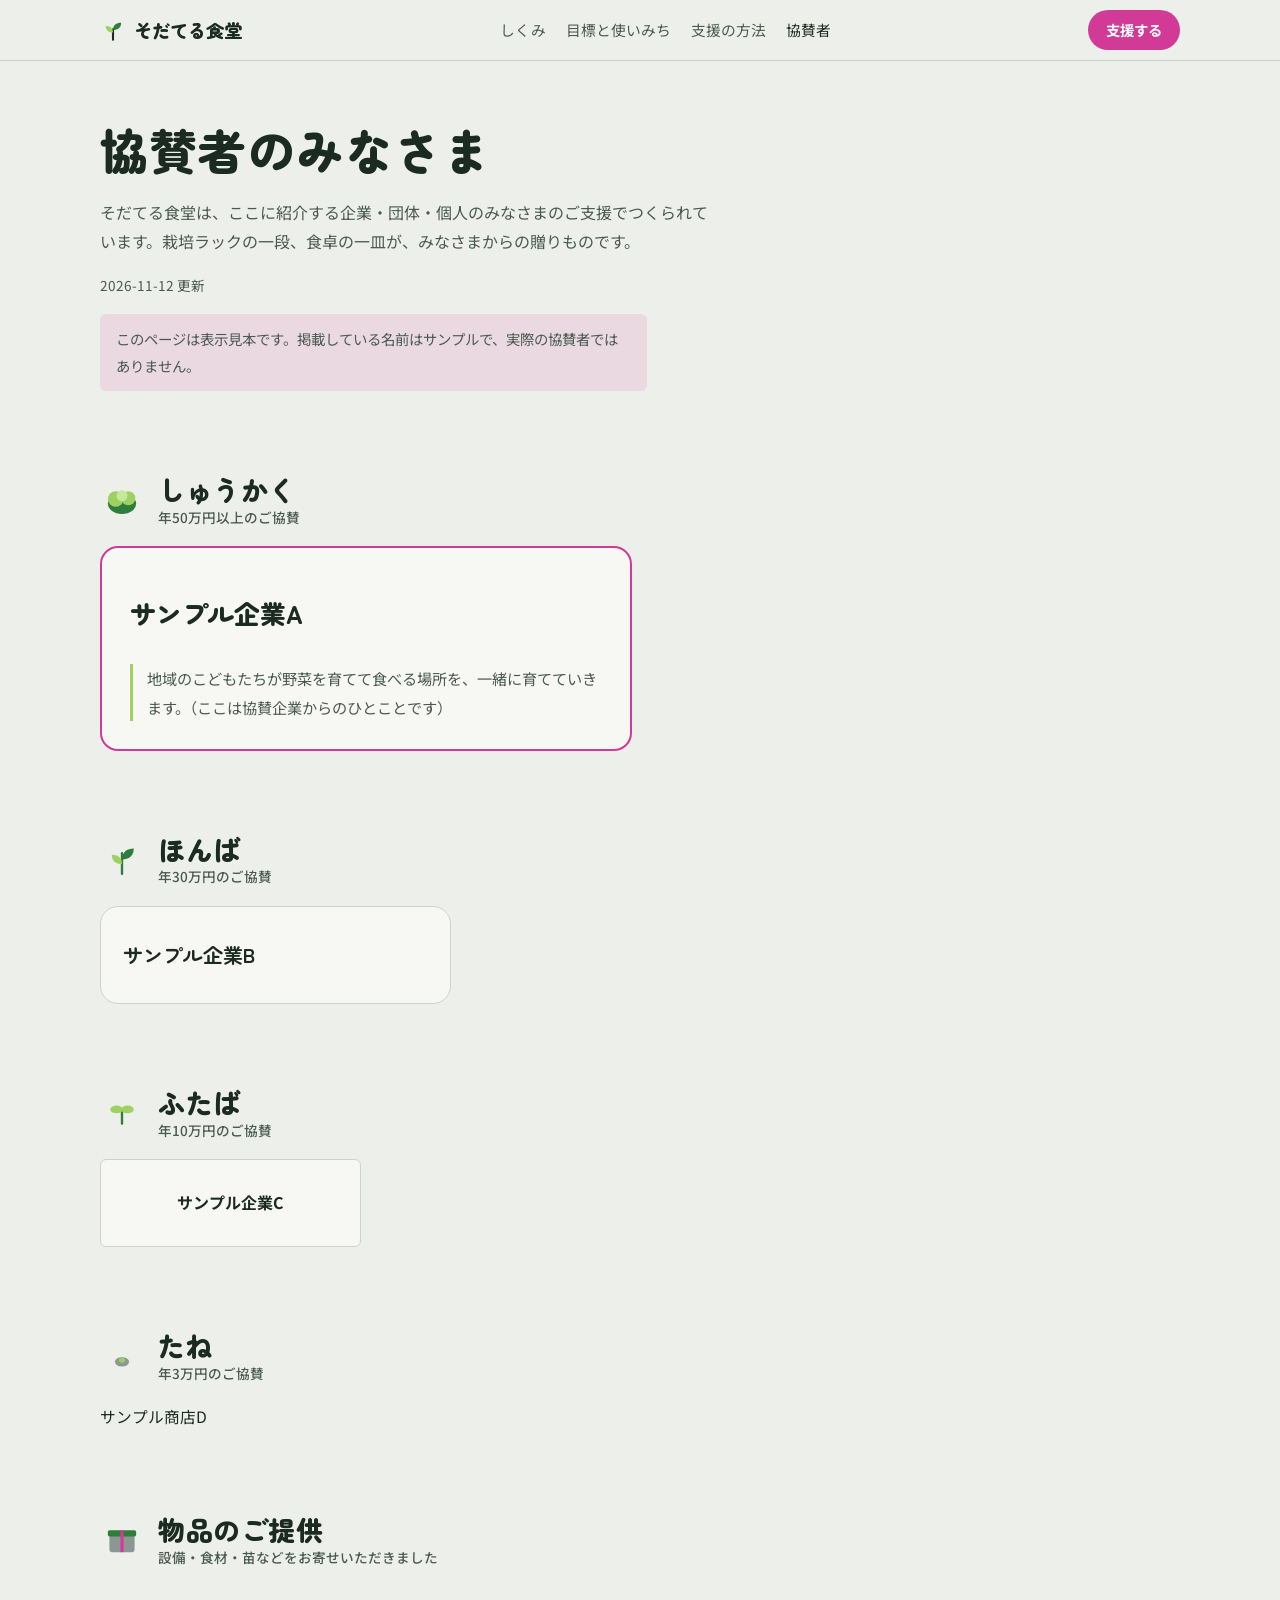
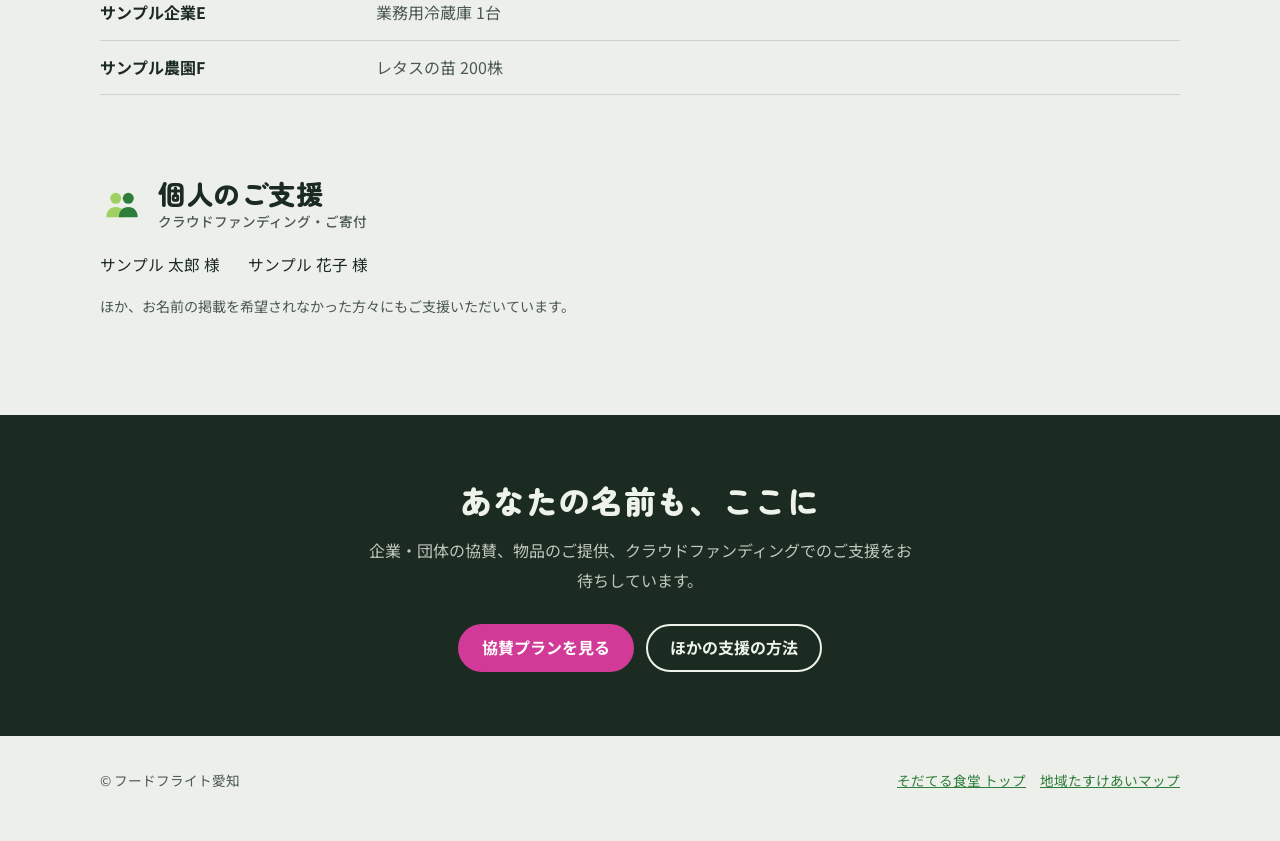
==== sponsors.html @ d27cf1c7 "Add files via upload" ====
<!doctype html>
<html lang="ja">
<head>
<meta charset="utf-8">
<meta name="viewport" content="width=device-width, initial-scale=1">
<!--
  ============================================================
  編集ガイド
  ・このページに載せる内容は sponsors.json だけで管理します。
    このHTMLは基本的に触らなくてOKです。
  ・sponsors.json の書き方は、同じリポジトリの sponsors.json 内の例を参考にしてください。
  ・"sample": true が付いた項目が1つでも残っていると、ページ上部に「表示見本」の案内が出ます。
    本番の情報に置き換えたら、サンプルの項目は削除してください。
  ============================================================
-->
<title>協賛者のみなさま｜そだてる食堂</title>
<meta name="description" content="そだてる食堂を支えてくださっている企業・団体・個人のみなさまのご紹介です。">
<meta property="og:type" content="website">
<meta property="og:title" content="協賛者のみなさま｜そだてる食堂">
<meta property="og:description" content="倉庫の水耕栽培プラントと子ども食堂を支えてくださっている方々をご紹介します。">
<meta property="og:url" content="https://foodflight-aichi.github.io/sodateru/sponsors.html">
<meta property="og:locale" content="ja_JP">
<meta name="theme-color" content="#1C2B22">
<link rel="preconnect" href="https://fonts.googleapis.com">
<link rel="preconnect" href="https://fonts.gstatic.com" crossorigin>
<link href="https://fonts.googleapis.com/css2?family=Zen+Maru+Gothic:wght@500;700;900&family=Noto+Sans+JP:wght@400;500;700&display=swap" rel="stylesheet">
<style>
:root{
  --bg:#EDEFEA;--surface:#F7F8F4;--ink:#1C2B22;--ink-soft:#4A5A50;--leaf:#2F7D3A;
  --sprout:#9FD162;--glow:#D23A97;--steel:#8C9692;--line:#CDD3CC;--on-dark:#EEF3EA;--dark:#1C2B22;
  --radius-s:6px;--radius-l:18px;
}
@media (prefers-color-scheme: dark){
  :root:not([data-theme="light"]){
    --bg:#121A15;--surface:#1A241E;--ink:#E6EDE4;--ink-soft:#A9B6AC;--leaf:#6CC07A;
    --sprout:#A8DB6C;--glow:#EE5CB4;--steel:#6E7A74;--line:#2C3A31;--on-dark:#EEF3EA;--dark:#0C120E;
  }
}
:root[data-theme="dark"]{
  --bg:#121A15;--surface:#1A241E;--ink:#E6EDE4;--ink-soft:#A9B6AC;--leaf:#6CC07A;
  --sprout:#A8DB6C;--glow:#EE5CB4;--steel:#6E7A74;--line:#2C3A31;--on-dark:#EEF3EA;--dark:#0C120E;
}
*{box-sizing:border-box}
body{margin:0;background:var(--bg);color:var(--ink);font-family:"Noto Sans JP",system-ui,sans-serif;font-size:16px;line-height:1.85;-webkit-font-smoothing:antialiased}
img,svg{display:block;max-width:100%}
a{color:var(--leaf)}
:focus-visible{outline:3px solid var(--glow);outline-offset:3px;border-radius:4px}
.wrap{width:min(1080px,100% - 32px);margin-inline:auto}
h1,h2,h3{font-family:"Zen Maru Gothic",sans-serif;line-height:1.35;margin:0;letter-spacing:.02em}
p{margin:0}

.site-head{position:sticky;top:0;z-index:10;background:color-mix(in srgb,var(--bg) 88%,transparent);backdrop-filter:blur(8px);border-bottom:1px solid var(--line)}
.site-head .wrap{display:flex;align-items:center;justify-content:space-between;height:60px;gap:12px}
.logo{display:flex;align-items:center;gap:8px;font-family:"Zen Maru Gothic";font-weight:900;font-size:1.15rem;color:var(--ink);text-decoration:none}
.logo svg{width:26px;height:26px}
.head-nav{display:flex;gap:20px;font-size:.92rem}
.head-nav a{color:var(--ink-soft);text-decoration:none}
.head-nav a:hover,.head-nav a[aria-current]{color:var(--ink)}
@media (max-width:760px){.head-nav{display:none}}

.btn{display:inline-flex;align-items:center;justify-content:center;gap:8px;min-height:48px;padding:0 22px;border-radius:999px;font-weight:700;text-decoration:none;font-size:1rem;border:2px solid transparent}
.btn-main{background:var(--glow);color:#fff}
.btn-main:hover{filter:brightness(1.08)}
.btn-sub{border-color:var(--ink);color:var(--ink)}
.btn-sub:hover{background:var(--ink);color:var(--bg)}
.btn-s{min-height:40px;padding:0 16px;font-size:.9rem}

.page-head{padding:56px 0 40px}
.page-head h1{font-size:clamp(1.9rem,6vw,3rem);font-weight:900}
.page-head p{margin-top:16px;color:var(--ink-soft);max-width:38em}
.updated{margin-top:10px;font-size:.85rem;color:var(--ink-soft)}

.notice{margin-top:20px;padding:12px 16px;border-radius:var(--radius-s);background:color-mix(in srgb,var(--glow) 12%,transparent);font-size:.9rem}

section.block{padding:40px 0}
.block-head{display:flex;align-items:center;gap:14px;margin-bottom:20px}
.block-head svg{width:44px;height:44px;flex:none}
.block-head h2{font-size:clamp(1.3rem,3.6vw,1.7rem);font-weight:900}
.block-head small{display:block;font-family:"Noto Sans JP";font-weight:500;font-size:.85rem;color:var(--ink-soft);letter-spacing:0}

/* しゅうかく: 大きなカード */
.grid-xl{display:grid;gap:16px;grid-template-columns:1fr}
@media (min-width:760px){.grid-xl{grid-template-columns:repeat(2,1fr)}}
.card-xl{background:var(--surface);border:2px solid var(--glow);border-radius:var(--radius-l);padding:28px;display:grid;gap:16px}
.card-xl .mark{height:72px;display:flex;align-items:center}
.card-xl .mark img{max-height:72px;max-width:240px;object-fit:contain}
.card-xl .mark span{font-family:"Zen Maru Gothic";font-weight:900;font-size:1.6rem}
.card-xl blockquote{margin:0;padding-left:14px;border-left:3px solid var(--sprout);color:var(--ink-soft);font-size:.95rem}

/* ほんば: 中カード */
.grid-l{display:grid;gap:14px;grid-template-columns:1fr}
@media (min-width:640px){.grid-l{grid-template-columns:repeat(2,1fr)}}
@media (min-width:1000px){.grid-l{grid-template-columns:repeat(3,1fr)}}
.card-l{background:var(--surface);border:1px solid var(--line);border-radius:var(--radius-l);padding:22px;display:grid;gap:12px}
.card-l .mark{height:52px;display:flex;align-items:center}
.card-l .mark img{max-height:52px;max-width:180px;object-fit:contain}
.card-l .mark span{font-family:"Zen Maru Gothic";font-weight:700;font-size:1.25rem}
.card-l p{font-size:.92rem;color:var(--ink-soft)}

/* ふたば: ロゴ並び */
.grid-m{display:grid;gap:12px;grid-template-columns:repeat(2,1fr)}
@media (min-width:760px){.grid-m{grid-template-columns:repeat(4,1fr)}}
.card-m{background:var(--surface);border:1px solid var(--line);border-radius:var(--radius-s);min-height:88px;padding:14px;display:flex;align-items:center;justify-content:center;text-align:center;font-weight:700;color:var(--ink);text-decoration:none}
.card-m img{max-height:48px;max-width:100%;object-fit:contain}

/* たね・個人: 名前の列 */
.names{list-style:none;padding:0;margin:0;display:flex;flex-wrap:wrap;gap:6px 28px}
.names li{font-size:.98rem}
.names a{color:inherit}
.names-note{margin-top:14px;font-size:.88rem;color:var(--ink-soft)}

/* 物品 */
.inkind{list-style:none;padding:0;margin:0;display:grid;gap:0}
.inkind li{display:grid;grid-template-columns:1fr;gap:2px;padding:12px 0;border-bottom:1px solid var(--line)}
@media (min-width:640px){.inkind li{grid-template-columns:16em 1fr;gap:20px}}
.inkind b{font-weight:700}
.inkind span{color:var(--ink-soft)}

.empty{color:var(--ink-soft);font-size:.95rem}
a.card-xl,a.card-l{color:inherit;text-decoration:none}
a.card-xl:hover,a.card-l:hover,a.card-m:hover{border-color:var(--leaf)}

.cta{margin-top:56px;background:var(--dark);color:var(--on-dark);padding:64px 0;text-align:center}
.cta h2{font-size:clamp(1.4rem,4vw,2rem);font-weight:900}
.cta p{margin:14px auto 0;max-width:34em;color:color-mix(in srgb,var(--on-dark) 78%,transparent)}
.cta .row{display:flex;flex-wrap:wrap;gap:12px;justify-content:center;margin-top:28px}
.cta .btn-sub{border-color:var(--on-dark);color:var(--on-dark)}
.cta .btn-sub:hover{background:var(--on-dark);color:var(--dark)}

footer{padding:32px 0 48px;font-size:.85rem;color:var(--ink-soft)}
footer .wrap{display:flex;flex-wrap:wrap;gap:12px 24px;justify-content:space-between}
</style>
</head>
<body>

<header class="site-head">
  <div class="wrap">
    <a class="logo" href="./" aria-label="そだてる食堂 トップへ">
      <svg viewBox="0 0 32 32" aria-hidden="true"><path d="M16 28V15" stroke="currentColor" stroke-width="2.6" stroke-linecap="round"/><path d="M16 16c0-6 4-9 10-9 0 6-4 9-10 9z" fill="#2F7D3A"/><path d="M16 19c0-5-3-8-9-8 0 5 3 8 9 8z" fill="#9FD162"/></svg>
      そだてる食堂
    </a>
    <nav class="head-nav" aria-label="サイト内">
      <a href="./#about">しくみ</a>
      <a href="./#goal">目標と使いみち</a>
      <a href="./#support">支援の方法</a>
      <a href="sponsors.html" aria-current="page">協賛者</a>
    </nav>
    <a class="btn btn-main btn-s" href="./#support">支援する</a>
  </div>
</header>

<main>
  <div class="wrap page-head">
    <h1>協賛者のみなさま</h1>
    <p>そだてる食堂は、ここに紹介する企業・団体・個人のみなさまのご支援でつくられています。栽培ラックの一段、食卓の一皿が、みなさまからの贈りものです。</p>
    <p class="updated" id="updated"></p>
    <p class="notice" id="sample-notice" hidden>このページは表示見本です。掲載している名前はサンプルで、実際の協賛者ではありません。</p>
  </div>

  <div class="wrap" id="content">
    <p class="empty" id="loading">読み込み中です…</p>
  </div>

  <div class="cta">
    <div class="wrap">
      <h2>あなたの名前も、ここに</h2>
      <p>企業・団体の協賛、物品のご提供、クラウドファンディングでのご支援をお待ちしています。</p>
      <div class="row">
        <a class="btn btn-main" href="./#tiers">協賛プランを見る</a>
        <a class="btn btn-sub" href="./#support">ほかの支援の方法</a>
      </div>
    </div>
  </div>
</main>

<footer>
  <div class="wrap">
    <span>© フードフライト愛知</span>
    <span><a href="./">そだてる食堂 トップ</a>　<a href="https://foodflight-aichi.github.io/map/">地域たすけあいマップ</a></span>
  </div>
</footer>

<script>
(function(){
  const TIERS = [
    { key:"shukaku", name:"しゅうかく", sub:"年50万円以上のご協賛",
      icon:'<svg viewBox="0 0 56 56" aria-hidden="true"><ellipse cx="28" cy="34" rx="18" ry="13" fill="#2F7D3A"/><ellipse cx="20" cy="28" rx="10" ry="10" fill="#9FD162"/><ellipse cx="36" cy="27" rx="9" ry="9" fill="#9FD162"/><ellipse cx="28" cy="24" rx="7" ry="7" fill="#C5E89A"/></svg>' },
    { key:"honba", name:"ほんば", sub:"年30万円のご協賛",
      icon:'<svg viewBox="0 0 56 56" aria-hidden="true"><path d="M28 48V22" stroke="#2F7D3A" stroke-width="3" stroke-linecap="round"/><path d="M28 30c0-9 6-14 15-14 0 9-6 14-15 14z" fill="#2F7D3A"/><path d="M28 36c0-8-5-12-13-12 0 8 5 12 13 12z" fill="#9FD162"/></svg>' },
    { key:"futaba", name:"ふたば", sub:"年10万円のご協賛",
      icon:'<svg viewBox="0 0 56 56" aria-hidden="true"><path d="M28 44V28" stroke="#2F7D3A" stroke-width="3" stroke-linecap="round"/><ellipse cx="21" cy="26" rx="8" ry="5" fill="#9FD162"/><ellipse cx="35" cy="26" rx="8" ry="5" fill="#9FD162"/></svg>' },
    { key:"tane", name:"たね", sub:"年3万円のご協賛",
      icon:'<svg viewBox="0 0 56 56" aria-hidden="true"><ellipse cx="28" cy="38" rx="9" ry="6" fill="#8C9692"/><ellipse cx="28" cy="36" rx="4" ry="3" fill="#9FD162"/></svg>' }
  ];
  const ICON_GIFT = '<svg viewBox="0 0 56 56" aria-hidden="true"><rect x="12" y="24" width="32" height="22" rx="3" fill="#8C9692"/><rect x="10" y="18" width="36" height="8" rx="2" fill="#2F7D3A"/><rect x="26" y="18" width="4" height="28" fill="#D23A97"/></svg>';
  const ICON_HAND = '<svg viewBox="0 0 56 56" aria-hidden="true"><circle cx="20" cy="22" r="7" fill="#9FD162"/><circle cx="36" cy="22" r="7" fill="#2F7D3A"/><path d="M8 46c0-8 5-13 12-13s12 5 12 13z" fill="#9FD162"/><path d="M24 46c0-8 5-13 12-13s12 5 12 13z" fill="#2F7D3A"/></svg>';

  const esc = s => String(s ?? "").replace(/[&<>"']/g, c => ({"&":"&amp;","<":"&lt;",">":"&gt;",'"':"&quot;","'":"&#39;"}[c]));
  const safeUrl = u => /^https?:\/\//.test(u || "") ? u : "";
  const mark = s => s.logo
    ? `<img src="${esc(s.logo)}" alt="${esc(s.name)}" loading="lazy">`
    : `<span>${esc(s.name)}</span>`;
  const wrapLink = (s, cls, inner) => {
    const u = safeUrl(s.url);
    return u ? `<a class="${cls}" href="${esc(u)}" target="_blank" rel="noopener">${inner}</a>`
             : `<div class="${cls}">${inner}</div>`;
  };
  const head = (icon, title, sub) =>
    `<div class="block-head">${icon}<h2>${esc(title)}<small>${esc(sub)}</small></h2></div>`;

  function renderTier(t, list){
    if (!list.length) return "";
    let body = "";
    if (t.key === "shukaku"){
      body = `<div class="grid-xl">${list.map(s => wrapLink(s,"card-xl",
        `<div class="mark">${mark(s)}</div>${s.logo ? `<h3>${esc(s.name)}</h3>` : ""}${s.message ? `<blockquote>${esc(s.message)}</blockquote>` : ""}`)).join("")}</div>`;
    } else if (t.key === "honba"){
      body = `<div class="grid-l">${list.map(s => wrapLink(s,"card-l",
        `<div class="mark">${mark(s)}</div>${s.message ? `<p>${esc(s.message)}</p>` : ""}`)).join("")}</div>`;
    } else if (t.key === "futaba"){
      body = `<div class="grid-m">${list.map(s => wrapLink(s,"card-m", mark(s))).join("")}</div>`;
    } else {
      body = `<ul class="names">${list.map(s => {
        const u = safeUrl(s.url);
        return `<li>${u ? `<a href="${esc(u)}" target="_blank" rel="noopener">${esc(s.name)}</a>` : esc(s.name)}</li>`;
      }).join("")}</ul>`;
    }
    return `<section class="block" aria-label="${esc(t.name)}">${head(t.icon, t.name, t.sub)}${body}</section>`;
  }

  function render(d){
    const sponsors = Array.isArray(d.sponsors) ? d.sponsors : [];
    const inkind = Array.isArray(d.inkind) ? d.inkind : [];
    const supporters = Array.isArray(d.supporters) ? d.supporters : [];
    let html = "";

    TIERS.forEach(t => { html += renderTier(t, sponsors.filter(s => s.tier === t.key)); });

    if (inkind.length){
      html += `<section class="block" aria-label="物品のご提供">${head(ICON_GIFT,"物品のご提供","設備・食材・苗などをお寄せいただきました")}
        <ul class="inkind">${inkind.map(i => `<li><b>${esc(i.name)}</b><span>${esc(i.item)}</span></li>`).join("")}</ul></section>`;
    }
    if (supporters.length || d.supporters_note){
      html += `<section class="block" aria-label="個人のご支援">${head(ICON_HAND,"個人のご支援","クラウドファンディング・ご寄付")}
        ${supporters.length ? `<ul class="names">${supporters.map(n => `<li>${esc(n)}</li>`).join("")}</ul>` : ""}
        ${d.supporters_note ? `<p class="names-note">${esc(d.supporters_note)}</p>` : ""}</section>`;
    }
    if (!html){
      html = `<p class="empty">ご紹介できる協賛者は、まだいません。最初の協賛者として、一緒に立ち上げを支えていただけませんか。</p>`;
    }
    document.getElementById("content").innerHTML = html;

    if (d.updated) document.getElementById("updated").textContent = `${d.updated} 更新`;
    const hasSample = [...sponsors, ...inkind].some(x => x && x.sample) ||
                      supporters.some(n => String(n).includes("サンプル"));
    document.getElementById("sample-notice").hidden = !hasSample;
  }

  fetch("sponsors.json", { cache: "no-cache" })
    .then(r => { if (!r.ok) throw new Error(r.status); return r.json(); })
    .then(render)
    .catch(() => {
      document.getElementById("content").innerHTML =
        '<p class="empty">協賛者の一覧を読み込めませんでした。sponsors.json が同じ場所にあるか、書き方に誤り（カンマの付け忘れなど）がないか確認してください。</p>';
    });
})();
</script>
</body>
</html>
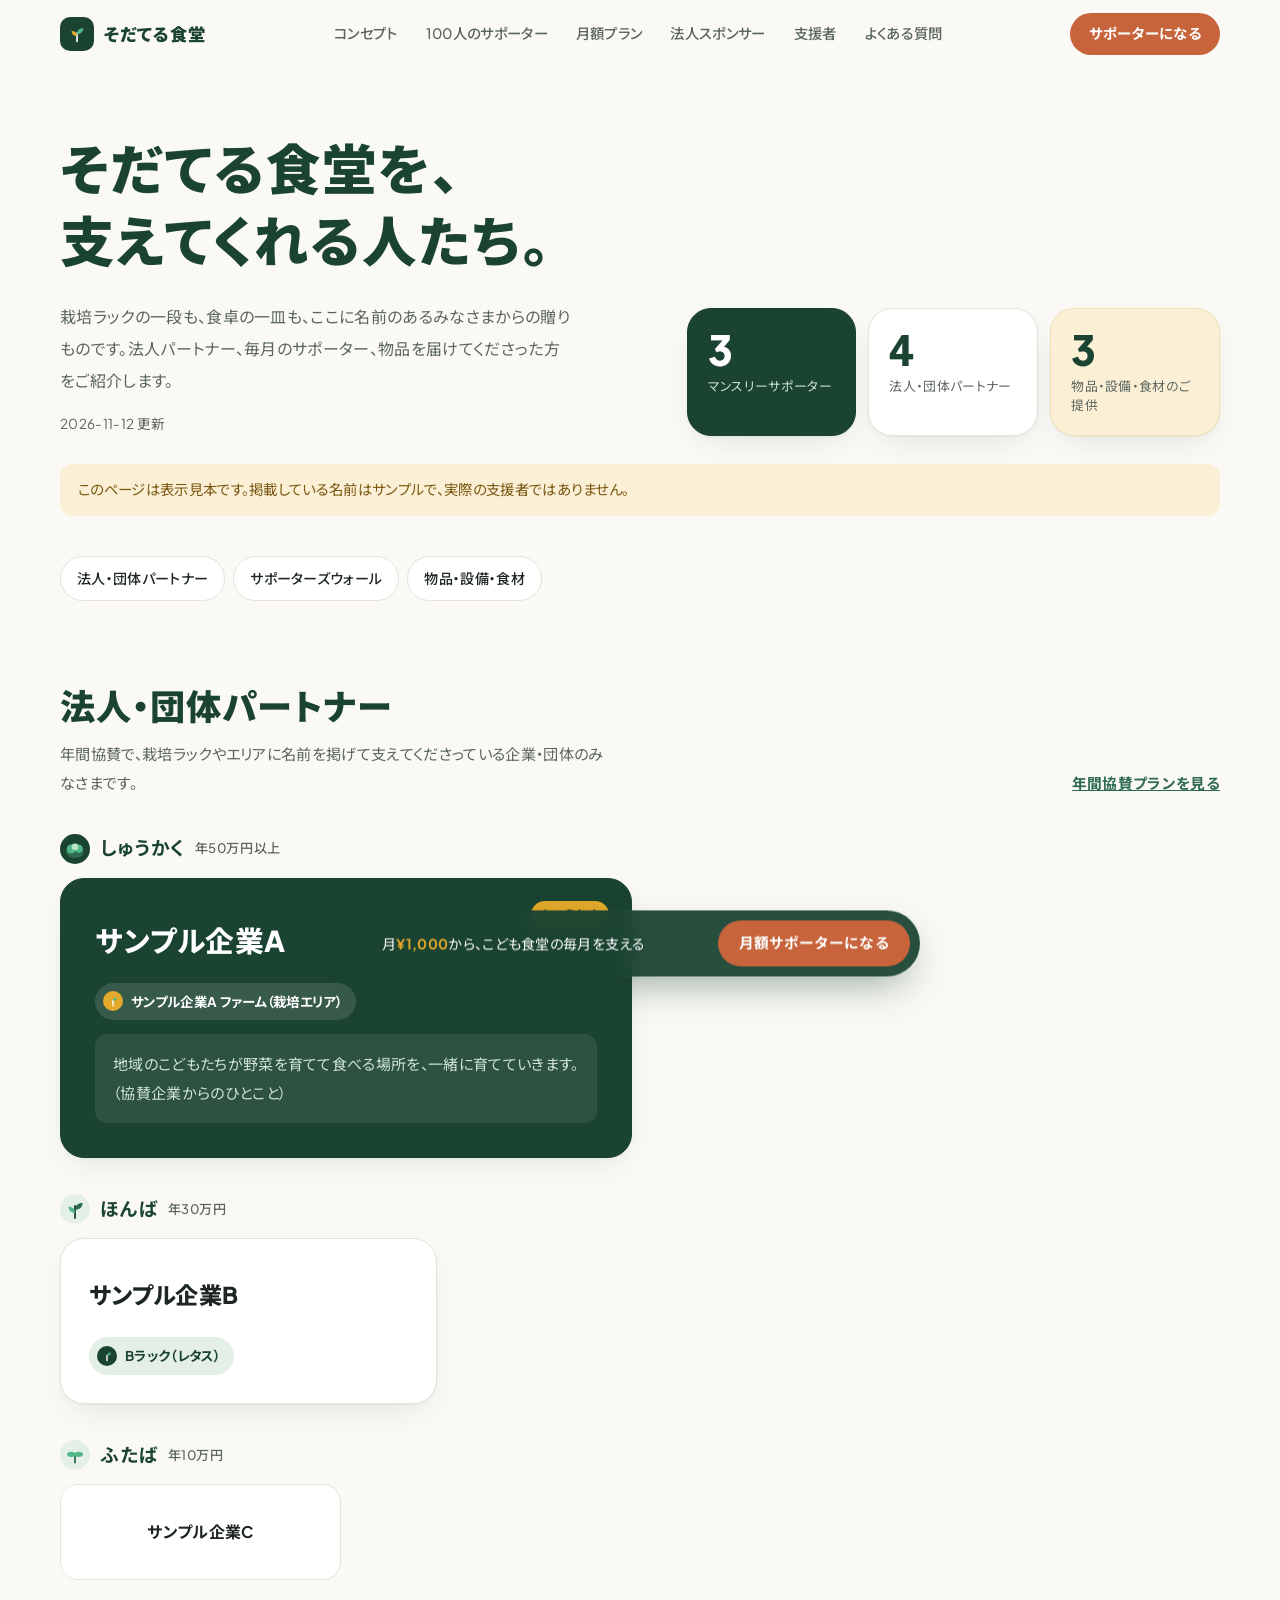
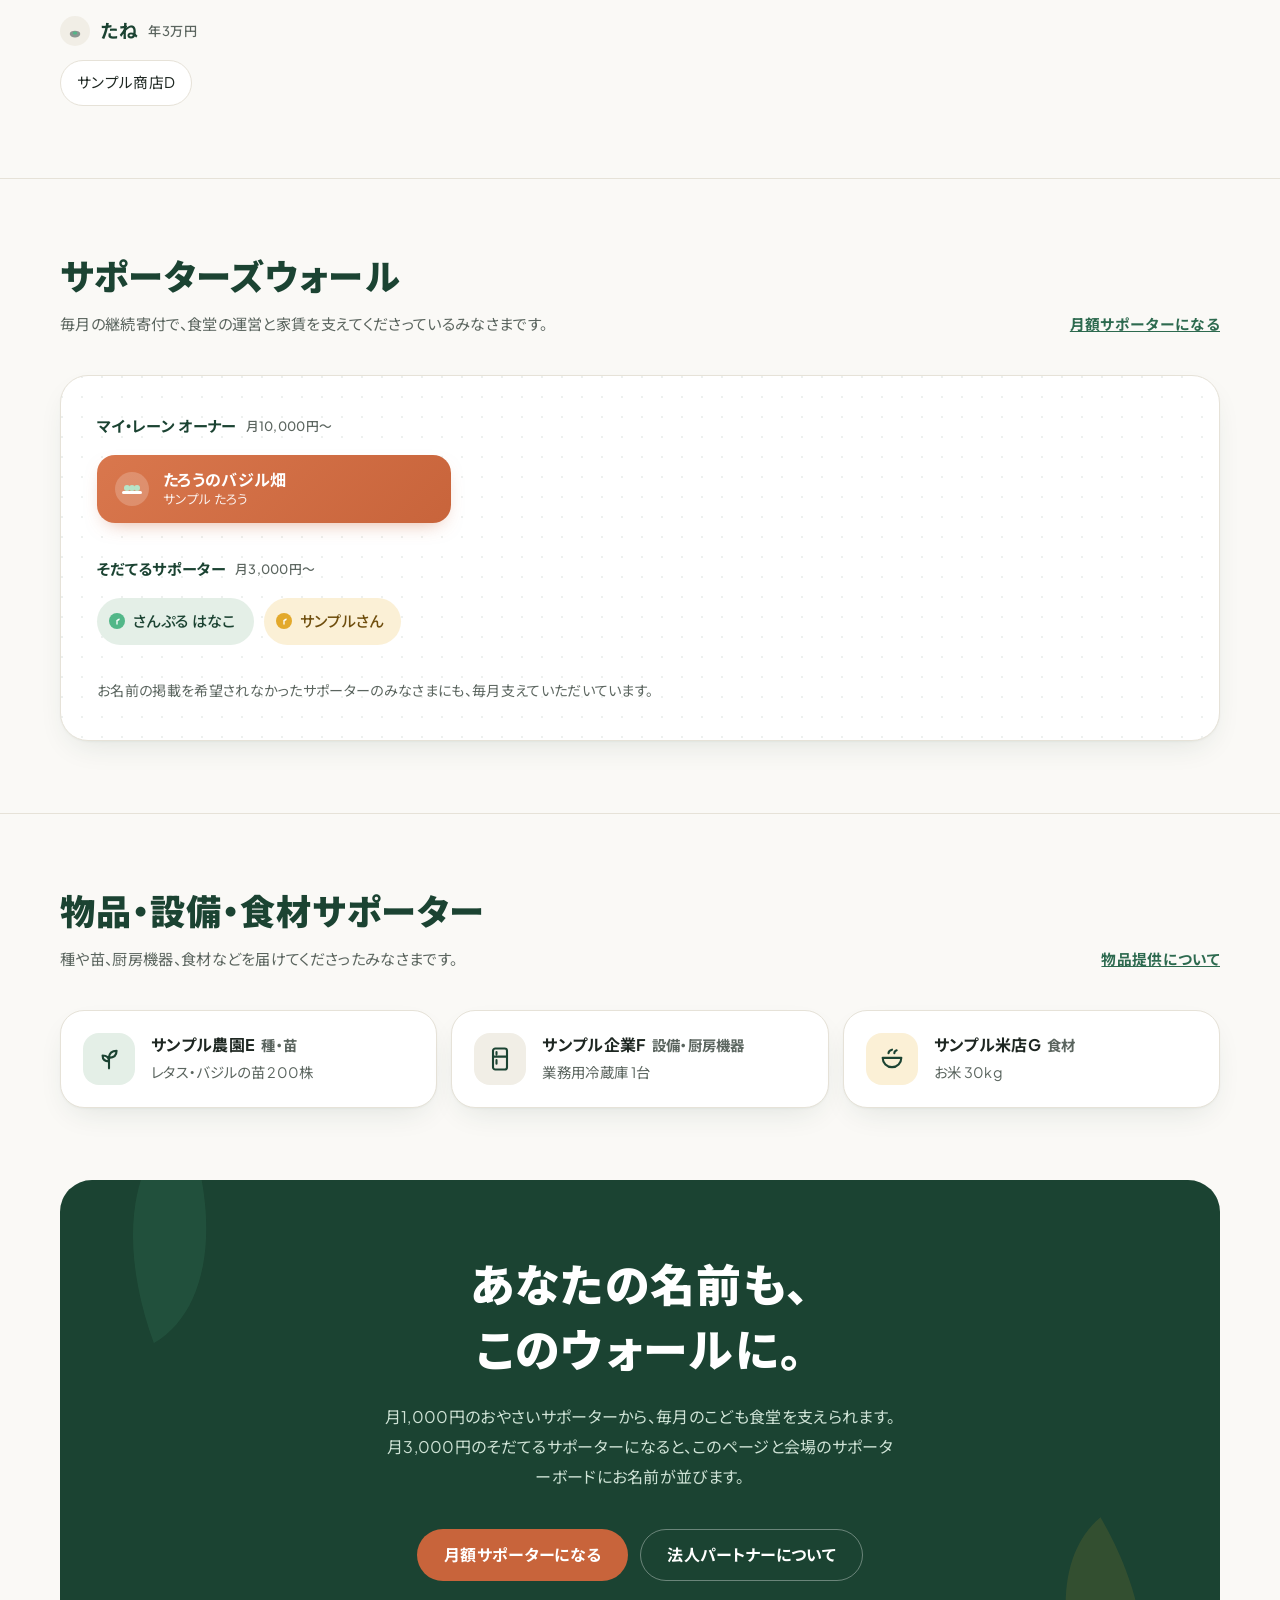
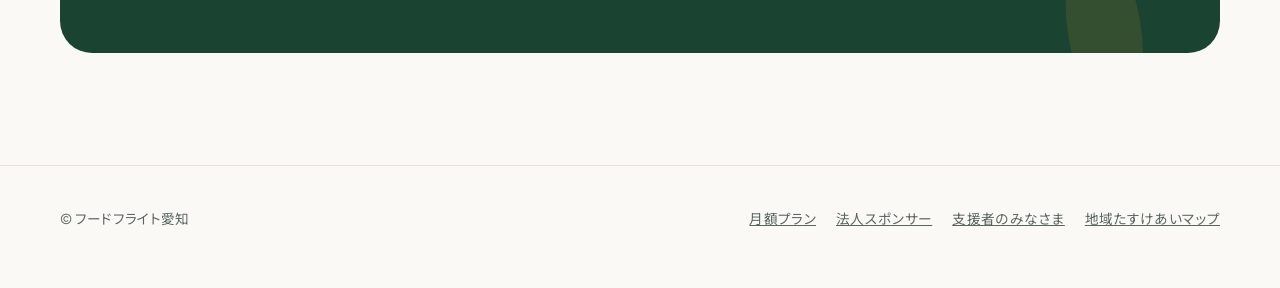
==== commit ca9b1a39: "Add files via upload" ====
--- a/sponsors.html
+++ b/sponsors.html
@@ -2,257 +2,456 @@
 <html lang="ja">
 <head>
 <meta charset="utf-8">
-<meta name="viewport" content="width=device-width, initial-scale=1">
+<meta name="viewport" content="width=device-width, initial-scale=1, viewport-fit=cover">
 <!--
   ============================================================
   編集ガイド
-  ・このページに載せる内容は sponsors.json だけで管理します。
-    このHTMLは基本的に触らなくてOKです。
-  ・sponsors.json の書き方は、同じリポジトリの sponsors.json 内の例を参考にしてください。
-  ・"sample": true が付いた項目が1つでも残っていると、ページ上部に「表示見本」の案内が出ます。
-    本番の情報に置き換えたら、サンプルの項目は削除してください。
+  ・このページに載せる支援者は sponsors.json だけで管理します。このHTMLは基本的に触らなくてOKです。
+      partners     … 法人・団体パートナー（tier: shukaku / honba / futaba / tane、rack: 協賛ラック・エリア名）
+      monthly      … マンスリーサポーター（plan: lane = マイ・レーン オーナー / sodateru = そだてるサポーター）
+      oyasai_count … おやさいサポーター（月1,000円・名前掲示なし）の人数
+      inkind       … 物品・設備・食材（type: seed / equipment / food / other）
+  ・"sample": true の項目が残っていると、ページ上部に「表示見本」の案内が出ます。本番前に削除してください。
+  ・下の <script> の MONTHLY_URL は index.html と同じ値にしてください。
+  ・ヘッダー・フッター・色・ボタンのスタイルは index.html と共通です。片方を変えたら、もう片方も合わせてください。
   ============================================================
 -->
-<title>協賛者のみなさま｜そだてる食堂</title>
-<meta name="description" content="そだてる食堂を支えてくださっている企業・団体・個人のみなさまのご紹介です。">
+<title>支援者のみなさま｜そだてる食堂</title>
+<meta name="description" content="そだてる食堂を支える法人パートナー、マンスリーサポーター、物品をご提供いただいたみなさまのご紹介です。">
 <meta property="og:type" content="website">
-<meta property="og:title" content="協賛者のみなさま｜そだてる食堂">
-<meta property="og:description" content="倉庫の水耕栽培プラントと子ども食堂を支えてくださっている方々をご紹介します。">
+<meta property="og:title" content="支援者のみなさま｜そだてる食堂">
+<meta property="og:description" content="倉庫の水耕栽培プラントとこども食堂を、毎月支えてくださっている方々をご紹介します。">
 <meta property="og:url" content="https://foodflight-aichi.github.io/sodateru/sponsors.html">
 <meta property="og:locale" content="ja_JP">
-<meta name="theme-color" content="#1C2B22">
+<meta name="theme-color" content="#FAF9F6">
 <link rel="preconnect" href="https://fonts.googleapis.com">
 <link rel="preconnect" href="https://fonts.gstatic.com" crossorigin>
-<link href="https://fonts.googleapis.com/css2?family=Zen+Maru+Gothic:wght@500;700;900&family=Noto+Sans+JP:wght@400;500;700&display=swap" rel="stylesheet">
+<link href="https://fonts.googleapis.com/css2?family=Plus+Jakarta+Sans:wght@400;500;600;700;800&family=Noto+Sans+JP:wght@400;500;700;900&display=swap" rel="stylesheet">
 <style>
 :root{
-  --bg:#EDEFEA;--surface:#F7F8F4;--ink:#1C2B22;--ink-soft:#4A5A50;--leaf:#2F7D3A;
-  --sprout:#9FD162;--glow:#D23A97;--steel:#8C9692;--line:#CDD3CC;--on-dark:#EEF3EA;--dark:#1C2B22;
-  --radius-s:6px;--radius-l:18px;
-}
-@media (prefers-color-scheme: dark){
-  :root:not([data-theme="light"]){
-    --bg:#121A15;--surface:#1A241E;--ink:#E6EDE4;--ink-soft:#A9B6AC;--leaf:#6CC07A;
-    --sprout:#A8DB6C;--glow:#EE5CB4;--steel:#6E7A74;--line:#2C3A31;--on-dark:#EEF3EA;--dark:#0C120E;
-  }
-}
-:root[data-theme="dark"]{
-  --bg:#121A15;--surface:#1A241E;--ink:#E6EDE4;--ink-soft:#A9B6AC;--leaf:#6CC07A;
-  --sprout:#A8DB6C;--glow:#EE5CB4;--steel:#6E7A74;--line:#2C3A31;--on-dark:#EEF3EA;--dark:#0C120E;
+  --bg:#FAF9F6;
+  --paper:#FFFFFF;
+  --sand:#F1EEE6;
+  --green-900:#1B4332;
+  --green-700:#2D6A4F;
+  --green-500:#52B788;
+  --green-100:#E4EFE7;
+  --terracotta:#C8643B;
+  --terracotta-d:#AE5230;
+  --mustard:#E3A92B;
+  --mustard-100:#FBF0D6;
+  --ink:#1D2621;
+  --ink-soft:#5B655F;
+  --line:#E6E2D8;
+  --shadow:0 1px 2px rgba(27,67,50,.04),0 12px 32px -12px rgba(27,67,50,.14);
+  --r-s:12px;--r-m:18px;--r-l:24px;
+  --en:"Plus Jakarta Sans",sans-serif;
+  --ja:"Noto Sans JP",sans-serif;
 }
 *{box-sizing:border-box}
-body{margin:0;background:var(--bg);color:var(--ink);font-family:"Noto Sans JP",system-ui,sans-serif;font-size:16px;line-height:1.85;-webkit-font-smoothing:antialiased}
-img,svg{display:block;max-width:100%}
-a{color:var(--leaf)}
-:focus-visible{outline:3px solid var(--glow);outline-offset:3px;border-radius:4px}
-.wrap{width:min(1080px,100% - 32px);margin-inline:auto}
-h1,h2,h3{font-family:"Zen Maru Gothic",sans-serif;line-height:1.35;margin:0;letter-spacing:.02em}
+html{scroll-behavior:smooth;-webkit-text-size-adjust:100%}
+body{margin:0;background:var(--bg);color:var(--ink);font-family:var(--en),var(--ja);font-size:16px;line-height:1.9;letter-spacing:.02em;-webkit-font-smoothing:antialiased;font-feature-settings:"palt" 1}
+img{display:block;max-width:100%}
+svg{display:block}
+a{color:var(--green-700)}
 p{margin:0}
-
-.site-head{position:sticky;top:0;z-index:10;background:color-mix(in srgb,var(--bg) 88%,transparent);backdrop-filter:blur(8px);border-bottom:1px solid var(--line)}
-.site-head .wrap{display:flex;align-items:center;justify-content:space-between;height:60px;gap:12px}
-.logo{display:flex;align-items:center;gap:8px;font-family:"Zen Maru Gothic";font-weight:900;font-size:1.15rem;color:var(--ink);text-decoration:none}
-.logo svg{width:26px;height:26px}
-.head-nav{display:flex;gap:20px;font-size:.92rem}
-.head-nav a{color:var(--ink-soft);text-decoration:none}
-.head-nav a:hover,.head-nav a[aria-current]{color:var(--ink)}
-@media (max-width:760px){.head-nav{display:none}}
-
-.btn{display:inline-flex;align-items:center;justify-content:center;gap:8px;min-height:48px;padding:0 22px;border-radius:999px;font-weight:700;text-decoration:none;font-size:1rem;border:2px solid transparent}
-.btn-main{background:var(--glow);color:#fff}
-.btn-main:hover{filter:brightness(1.08)}
-.btn-sub{border-color:var(--ink);color:var(--ink)}
-.btn-sub:hover{background:var(--ink);color:var(--bg)}
-.btn-s{min-height:40px;padding:0 16px;font-size:.9rem}
-
-.page-head{padding:56px 0 40px}
-.page-head h1{font-size:clamp(1.9rem,6vw,3rem);font-weight:900}
-.page-head p{margin-top:16px;color:var(--ink-soft);max-width:38em}
-.updated{margin-top:10px;font-size:.85rem;color:var(--ink-soft)}
-
-.notice{margin-top:20px;padding:12px 16px;border-radius:var(--radius-s);background:color-mix(in srgb,var(--glow) 12%,transparent);font-size:.9rem}
-
-section.block{padding:40px 0}
-.block-head{display:flex;align-items:center;gap:14px;margin-bottom:20px}
-.block-head svg{width:44px;height:44px;flex:none}
-.block-head h2{font-size:clamp(1.3rem,3.6vw,1.7rem);font-weight:900}
-.block-head small{display:block;font-family:"Noto Sans JP";font-weight:500;font-size:.85rem;color:var(--ink-soft);letter-spacing:0}
-
-/* しゅうかく: 大きなカード */
-.grid-xl{display:grid;gap:16px;grid-template-columns:1fr}
-@media (min-width:760px){.grid-xl{grid-template-columns:repeat(2,1fr)}}
-.card-xl{background:var(--surface);border:2px solid var(--glow);border-radius:var(--radius-l);padding:28px;display:grid;gap:16px}
-.card-xl .mark{height:72px;display:flex;align-items:center}
-.card-xl .mark img{max-height:72px;max-width:240px;object-fit:contain}
-.card-xl .mark span{font-family:"Zen Maru Gothic";font-weight:900;font-size:1.6rem}
-.card-xl blockquote{margin:0;padding-left:14px;border-left:3px solid var(--sprout);color:var(--ink-soft);font-size:.95rem}
-
-/* ほんば: 中カード */
-.grid-l{display:grid;gap:14px;grid-template-columns:1fr}
-@media (min-width:640px){.grid-l{grid-template-columns:repeat(2,1fr)}}
-@media (min-width:1000px){.grid-l{grid-template-columns:repeat(3,1fr)}}
-.card-l{background:var(--surface);border:1px solid var(--line);border-radius:var(--radius-l);padding:22px;display:grid;gap:12px}
-.card-l .mark{height:52px;display:flex;align-items:center}
-.card-l .mark img{max-height:52px;max-width:180px;object-fit:contain}
-.card-l .mark span{font-family:"Zen Maru Gothic";font-weight:700;font-size:1.25rem}
-.card-l p{font-size:.92rem;color:var(--ink-soft)}
-
-/* ふたば: ロゴ並び */
-.grid-m{display:grid;gap:12px;grid-template-columns:repeat(2,1fr)}
-@media (min-width:760px){.grid-m{grid-template-columns:repeat(4,1fr)}}
-.card-m{background:var(--surface);border:1px solid var(--line);border-radius:var(--radius-s);min-height:88px;padding:14px;display:flex;align-items:center;justify-content:center;text-align:center;font-weight:700;color:var(--ink);text-decoration:none}
-.card-m img{max-height:48px;max-width:100%;object-fit:contain}
-
-/* たね・個人: 名前の列 */
-.names{list-style:none;padding:0;margin:0;display:flex;flex-wrap:wrap;gap:6px 28px}
-.names li{font-size:.98rem}
-.names a{color:inherit}
-.names-note{margin-top:14px;font-size:.88rem;color:var(--ink-soft)}
-
-/* 物品 */
-.inkind{list-style:none;padding:0;margin:0;display:grid;gap:0}
-.inkind li{display:grid;grid-template-columns:1fr;gap:2px;padding:12px 0;border-bottom:1px solid var(--line)}
-@media (min-width:640px){.inkind li{grid-template-columns:16em 1fr;gap:20px}}
-.inkind b{font-weight:700}
-.inkind span{color:var(--ink-soft)}
-
-.empty{color:var(--ink-soft);font-size:.95rem}
-a.card-xl,a.card-l{color:inherit;text-decoration:none}
-a.card-xl:hover,a.card-l:hover,a.card-m:hover{border-color:var(--leaf)}
-
-.cta{margin-top:56px;background:var(--dark);color:var(--on-dark);padding:64px 0;text-align:center}
-.cta h2{font-size:clamp(1.4rem,4vw,2rem);font-weight:900}
-.cta p{margin:14px auto 0;max-width:34em;color:color-mix(in srgb,var(--on-dark) 78%,transparent)}
-.cta .row{display:flex;flex-wrap:wrap;gap:12px;justify-content:center;margin-top:28px}
-.cta .btn-sub{border-color:var(--on-dark);color:var(--on-dark)}
-.cta .btn-sub:hover{background:var(--on-dark);color:var(--dark)}
-
-footer{padding:32px 0 48px;font-size:.85rem;color:var(--ink-soft)}
-footer .wrap{display:flex;flex-wrap:wrap;gap:12px 24px;justify-content:space-between}
+h1,h2,h3{margin:0;line-height:1.4;font-weight:700;letter-spacing:.03em}
+:focus-visible{outline:3px solid var(--mustard);outline-offset:3px;border-radius:6px}
+.wrap{width:min(1160px,100% - 40px);margin-inline:auto}
+.ib{display:inline-block}
+.num{font-family:var(--en);font-feature-settings:"tnum" 1;letter-spacing:-.01em}
+.tmp{display:inline-block;font-size:.72em;font-weight:700;line-height:1.5;padding:0 .5em;border-radius:999px;background:var(--mustard-100);color:#8A6210;vertical-align:.15em;letter-spacing:0}
+
+/* ---------- buttons ---------- */
+.btn{display:inline-flex;align-items:center;justify-content:center;gap:.5em;min-height:52px;padding:0 26px;border-radius:999px;font-family:var(--en),var(--ja);font-weight:700;font-size:1rem;text-decoration:none;border:1.5px solid transparent;transition:background-color .2s,color .2s,border-color .2s,transform .2s;white-space:nowrap}
+.btn-primary{background:var(--terracotta);color:#fff}
+.btn-primary:hover{background:var(--terracotta-d)}
+.btn-dark{background:var(--green-900);color:#fff}
+.btn-dark:hover{background:var(--green-700)}
+.btn-ghost{border-color:var(--line);background:var(--paper);color:var(--ink)}
+.btn-ghost:hover{border-color:var(--green-700);color:var(--green-700)}
+.btn-sm{min-height:42px;padding:0 18px;font-size:.9rem}
+.btn-block{width:100%}
+
+/* ---------- header ---------- */
+.site-head{position:sticky;top:0;z-index:30;background:color-mix(in srgb,var(--bg) 82%,transparent);backdrop-filter:saturate(1.4) blur(14px);-webkit-backdrop-filter:saturate(1.4) blur(14px);border-bottom:1px solid transparent;transition:border-color .2s}
+.site-head.is-scrolled{border-bottom-color:var(--line)}
+.site-head .wrap{display:flex;align-items:center;justify-content:space-between;gap:16px;height:68px}
+.brand{display:flex;align-items:center;gap:10px;text-decoration:none;color:var(--green-900);font-weight:900;font-size:1.08rem;letter-spacing:.06em}
+.brand-mark{width:34px;height:34px;border-radius:10px;background:var(--green-900);display:grid;place-items:center}
+.brand-mark svg{width:20px;height:20px}
+.nav{display:flex;gap:28px;font-size:.9rem;font-weight:500}
+.nav a{color:var(--ink-soft);text-decoration:none}
+.nav a:hover{color:var(--green-900)}
+@media (max-width:900px){.nav{display:none}}
+@media (max-width:480px){.site-head .btn-sm{padding:0 14px;font-size:.82rem}}
+
+/* ---------- section scaffold ---------- */
+.sec{padding:112px 0}
+.sec-alt{background:var(--paper);border-block:1px solid var(--line)}
+.sec-head{max-width:640px;margin-bottom:56px}
+.sec-head.center{margin-inline:auto;text-align:center}
+.sec-head h2{font-size:clamp(1.7rem,4.2vw,2.6rem);font-weight:900;color:var(--green-900);line-height:1.45}
+.sec-head p{margin-top:20px;color:var(--ink-soft);font-size:1.02rem}
+@media (max-width:640px){.sec{padding:80px 0}.sec-head{margin-bottom:40px}}
+
+/* ---------- sponsors page ---------- */
+.sp-hero{padding:64px 0 40px}
+.sp-hero-grid{display:grid;gap:40px;grid-template-columns:1fr}
+@media (min-width:960px){.sp-hero-grid{grid-template-columns:1.1fr 1fr;align-items:end}}
+.sp-hero h1{font-size:clamp(2rem,5.6vw,3.4rem);font-weight:900;line-height:1.32;color:var(--green-900);letter-spacing:.04em}
+.sp-lead{margin-top:24px;color:var(--ink-soft);max-width:32em;line-height:2}
+.sp-updated{margin-top:14px;font-size:.85rem;color:var(--ink-soft)}
+.sp-stats{display:grid;gap:12px;grid-template-columns:repeat(3,1fr)}
+.stat{background:var(--paper);border:1px solid var(--line);border-radius:var(--r-l);padding:20px;display:flex;flex-direction:column;gap:6px;box-shadow:var(--shadow);min-width:0}
+.stat-num{font-weight:800;font-size:clamp(1.8rem,5vw,2.6rem);line-height:1;color:var(--green-900)}
+.stat-lbl{font-size:.8rem;color:var(--ink-soft);line-height:1.5}
+.stat-dark{background:var(--green-900);border-color:var(--green-900)}
+.stat-dark .stat-num{color:#fff}.stat-dark .stat-lbl{color:#CFE3D6}
+.stat-sun{background:var(--mustard-100);border-color:#F1DFAF}
+@media (max-width:480px){.stat{padding:14px}.stat-lbl{font-size:.72rem}}
+.notice{margin-top:28px;padding:12px 18px;border-radius:var(--r-s);background:var(--mustard-100);color:#7A5610;font-size:.9rem}
+
+.sp-tabs{display:flex;gap:8px;flex-wrap:wrap;padding-bottom:8px}
+.sp-tabs a{padding:8px 16px;border-radius:999px;border:1px solid var(--line);background:var(--paper);color:var(--ink);text-decoration:none;font-size:.88rem;font-weight:500}
+.sp-tabs a:hover{border-color:var(--green-700);color:var(--green-700)}
+
+.cat{padding:72px 0}
+.cat + .cat{border-top:1px solid var(--line)}
+.cat-head{display:flex;flex-wrap:wrap;align-items:flex-end;justify-content:space-between;gap:12px 24px;margin-bottom:36px}
+.cat-head h2{font-size:clamp(1.5rem,3.8vw,2.2rem);font-weight:900;color:var(--green-900)}
+.cat-head p{margin-top:10px;color:var(--ink-soft);max-width:36em;font-size:.95rem}
+.cat-head .cta-link{font-weight:700;font-size:.92rem;white-space:nowrap}
+.tier-label{display:flex;align-items:center;gap:10px;margin:36px 0 14px;font-weight:700;color:var(--green-900)}
+.tier-label:first-of-type{margin-top:0}
+.tier-label svg{width:30px;height:30px}
+.tier-label small{font-weight:500;color:var(--ink-soft);font-size:.82rem}
+
+/* partner cards */
+.p-xl{display:grid;gap:16px;grid-template-columns:1fr}
+@media (min-width:860px){.p-xl{grid-template-columns:repeat(2,1fr)}}
+.pcard{position:relative;background:var(--paper);border:1px solid var(--line);border-radius:var(--r-l);box-shadow:var(--shadow);padding:28px;display:flex;flex-direction:column;gap:14px;color:inherit;text-decoration:none;min-width:0}
+a.pcard:hover{border-color:var(--green-700)}
+.pcard .mark{min-height:56px;display:flex;align-items:center}
+.pcard .mark img{max-height:64px;max-width:220px;object-fit:contain}
+.pcard .mark span{font-weight:800;font-size:1.45rem;color:var(--ink)}
+.pcard .rack{display:inline-flex;align-items:center;gap:8px;align-self:flex-start;padding:6px 14px 6px 8px;border-radius:999px;background:var(--green-100);color:var(--green-900);font-size:.84rem;font-weight:700}
+.pcard .rack::before{content:"";width:20px;height:20px;border-radius:50%;background:var(--green-900) url("data:image/svg+xml,%3Csvg xmlns='http://www.w3.org/2000/svg' viewBox='0 0 24 24'%3E%3Cpath d='M12 20V11' stroke='%23fff' stroke-width='2.4' stroke-linecap='round'/%3E%3Cpath d='M12 12c0-4 2.6-6 6.5-6 0 4-2.6 6-6.5 6z' fill='%2352B788'/%3E%3C/svg%3E") center/14px no-repeat}
+.pcard blockquote{margin:0;padding:16px 18px;border-radius:var(--r-s);background:var(--bg);color:var(--ink-soft);font-size:.94rem}
+.pcard.shukaku{background:var(--green-900);border-color:var(--green-900);color:#fff;padding:34px}
+.pcard.shukaku .mark span{color:#fff;font-size:1.8rem}
+.pcard.shukaku .rack{background:rgba(255,255,255,.12);color:#fff}
+.pcard.shukaku .rack::before{background-color:var(--mustard)}
+.pcard.shukaku blockquote{background:rgba(255,255,255,.08);color:#CFE3D6}
+.pcard .badge{position:absolute;top:22px;right:22px;font-size:.75rem;font-weight:700;padding:3px 12px;border-radius:999px;background:var(--mustard);color:var(--green-900)}
+.p-l{display:grid;gap:14px;grid-template-columns:1fr}
+@media (min-width:640px){.p-l{grid-template-columns:repeat(2,1fr)}}
+@media (min-width:1000px){.p-l{grid-template-columns:repeat(3,1fr)}}
+.p-m{display:grid;gap:12px;grid-template-columns:repeat(2,1fr)}
+@media (min-width:760px){.p-m{grid-template-columns:repeat(4,1fr)}}
+.logo-tile{background:var(--paper);border:1px solid var(--line);border-radius:var(--r-m);min-height:96px;padding:16px;display:flex;align-items:center;justify-content:center;text-align:center;font-weight:700;color:var(--ink);text-decoration:none}
+a.logo-tile:hover{border-color:var(--green-700)}
+.logo-tile img{max-height:52px;max-width:100%;object-fit:contain}
+.name-row{list-style:none;padding:0;margin:0;display:flex;flex-wrap:wrap;gap:8px}
+.name-row li a,.name-row li span{display:inline-block;padding:8px 16px;border-radius:999px;background:var(--paper);border:1px solid var(--line);color:var(--ink);text-decoration:none;font-size:.92rem}
+
+/* supporters wall */
+.wall-wrap{background:var(--paper);border:1px solid var(--line);border-radius:28px;box-shadow:var(--shadow);padding:36px;position:relative;overflow:hidden}
+.wall-wrap::before{content:"";position:absolute;inset:0;background:radial-gradient(circle at 1px 1px,rgba(27,67,50,.08) 1px,transparent 1.5px) 0 0/20px 20px;pointer-events:none}
+.wall-wrap > *{position:relative}
+@media (max-width:600px){.wall-wrap{padding:24px 20px}}
+.wall-sub{font-weight:700;color:var(--green-900);font-size:.95rem;margin:0 0 14px;display:flex;align-items:center;gap:10px}
+.wall-sub small{font-weight:500;color:var(--ink-soft);font-size:.8rem}
+.wall-sub + .lanes,.wall-sub + .wall{margin-bottom:32px}
+.lanes{display:grid;gap:12px;grid-template-columns:1fr}
+@media (min-width:640px){.lanes{grid-template-columns:repeat(2,1fr)}}
+@media (min-width:1000px){.lanes{grid-template-columns:repeat(3,1fr)}}
+.plate{display:flex;align-items:center;gap:14px;padding:14px 18px;border-radius:var(--r-m);background:linear-gradient(135deg,#D9774D,var(--terracotta));color:#fff;box-shadow:0 8px 20px -10px rgba(200,100,59,.6)}
+.plate svg{width:34px;height:34px;flex:none}
+.plate b{display:block;font-size:1rem;line-height:1.4}
+.plate span{display:block;font-size:.8rem;opacity:.9;line-height:1.4}
+.wall{list-style:none;padding:0;margin:0;display:flex;flex-wrap:wrap;gap:10px}
+.wall li{padding:9px 18px 9px 12px;border-radius:999px;background:var(--green-100);color:var(--green-900);font-weight:500;font-size:.95rem;display:inline-flex;align-items:center;gap:8px}
+.wall li::before{content:"";width:16px;height:16px;border-radius:50%;background:var(--green-500) url("data:image/svg+xml,%3Csvg xmlns='http://www.w3.org/2000/svg' viewBox='0 0 24 24'%3E%3Cpath d='M12 18V11' stroke='%23fff' stroke-width='2.6' stroke-linecap='round'/%3E%3Cpath d='M12 12c0-3.5 2.2-5 5.5-5 0 3.5-2.2 5-5.5 5z' fill='%23fff'/%3E%3C/svg%3E") center/12px no-repeat}
+.wall li:nth-child(3n+2){background:var(--mustard-100);color:#6F4E0E}
+.wall li:nth-child(3n+2)::before{background-color:var(--mustard)}
+.wall li:nth-child(3n){background:var(--sand);color:var(--ink)}
+.wall li:nth-child(3n)::before{background-color:var(--green-700)}
+.oyasai{margin-top:8px;padding:20px 22px;border-radius:var(--r-m);background:var(--bg);border:1px dashed var(--line);display:flex;flex-wrap:wrap;align-items:center;gap:8px 16px}
+.oyasai b{font-family:var(--en);font-size:1.6rem;color:var(--green-900)}
+.oyasai span{color:var(--ink-soft);font-size:.92rem}
+.wall-note{margin-top:18px;font-size:.88rem;color:var(--ink-soft)}
+
+/* in-kind */
+.ik{display:grid;gap:14px;grid-template-columns:1fr}
+@media (min-width:640px){.ik{grid-template-columns:repeat(2,1fr)}}
+@media (min-width:1000px){.ik{grid-template-columns:repeat(3,1fr)}}
+.ik-card{background:var(--paper);border:1px solid var(--line);border-radius:var(--r-l);padding:22px;display:grid;grid-template-columns:52px 1fr;gap:4px 16px;align-items:center;box-shadow:var(--shadow)}
+.ik-card .ico{grid-row:span 2;width:52px;height:52px;border-radius:16px;display:grid;place-items:center;background:var(--green-100)}
+.ik-card .ico svg{width:28px;height:28px}
+.ik-card.equipment .ico{background:var(--sand)}
+.ik-card.food .ico{background:var(--mustard-100)}
+.ik-card b{font-size:1rem;line-height:1.5}
+.ik-card span{font-size:.9rem;color:var(--ink-soft);line-height:1.6}
+.ik-type{font-size:.72rem;font-weight:700;color:var(--green-700);margin-left:6px}
+
+.empty{color:var(--ink-soft);font-size:.95rem;padding:20px 22px;border-radius:var(--r-m);border:1px dashed var(--line);background:var(--paper)}
+.empty a{font-weight:700}
+#content > .wrap > .empty{margin:48px 0}
+.final{padding:72px 0 112px}
+
+/* ---------- final cta ---------- */
+.final{padding:0 0 112px}
+.final-card{position:relative;overflow:hidden;background:var(--green-900);color:#fff;border-radius:32px;padding:72px 32px;text-align:center}
+.final-card h2{font-size:clamp(1.7rem,4.6vw,2.8rem);font-weight:900;line-height:1.45}
+.final-card p{margin:20px auto 0;max-width:32em;color:#CFE3D6}
+.final-card .row{display:flex;flex-wrap:wrap;gap:12px;justify-content:center;margin-top:36px}
+.final-card .btn-ghost{background:transparent;color:#fff;border-color:rgba(255,255,255,.35)}
+.final-card .btn-ghost:hover{border-color:#fff;color:#fff}
+.final-card .leaf{position:absolute;opacity:.12;width:220px;height:220px}
+.final-card .leaf.l1{left:-50px;top:-40px;transform:rotate(-20deg)}
+.final-card .leaf.l2{right:-40px;bottom:-60px;transform:rotate(150deg)}
+
+footer{padding:40px 0 56px;border-top:1px solid var(--line);font-size:.85rem;color:var(--ink-soft)}
+footer .wrap{display:flex;flex-wrap:wrap;gap:16px 28px;justify-content:space-between;align-items:center}
+footer nav{display:flex;flex-wrap:wrap;gap:8px 20px}
+footer a{color:var(--ink-soft)}
+
+/* ---------- floating bar ---------- */
+.float{position:fixed;z-index:40;left:50%;bottom:calc(16px + env(safe-area-inset-bottom));transform:translate(-50%,140%);width:min(560px,calc(100% - 24px));display:flex;align-items:center;gap:14px;padding:10px 10px 10px 22px;border-radius:999px;background:rgba(27,67,50,.94);backdrop-filter:blur(12px);-webkit-backdrop-filter:blur(12px);color:#fff;box-shadow:0 16px 40px -12px rgba(27,67,50,.5);transition:transform .35s cubic-bezier(.2,.8,.2,1)}
+.float.show{transform:translate(-50%,0)}
+.float p{flex:1;min-width:0;font-size:.88rem;line-height:1.45}
+.float p b{font-family:var(--en);color:var(--mustard)}
+.float .btn{min-height:46px;padding:0 20px;font-size:.92rem}
+@media (max-width:600px){body{padding-bottom:88px}}
+@media (max-width:420px){.float{padding-left:16px;gap:10px}.float p{font-size:.78rem}.float .btn{padding:0 14px;font-size:.85rem}}
+
+@media (prefers-reduced-motion:reduce){
+  html{scroll-behavior:auto}
+  *{transition:none!important}
+}
 </style>
 </head>
 <body>
 
-<header class="site-head">
+<header class="site-head" id="head">
   <div class="wrap">
-    <a class="logo" href="./" aria-label="そだてる食堂 トップへ">
-      <svg viewBox="0 0 32 32" aria-hidden="true"><path d="M16 28V15" stroke="currentColor" stroke-width="2.6" stroke-linecap="round"/><path d="M16 16c0-6 4-9 10-9 0 6-4 9-10 9z" fill="#2F7D3A"/><path d="M16 19c0-5-3-8-9-8 0 5 3 8 9 8z" fill="#9FD162"/></svg>
+    <a class="brand" href="./" aria-label="そだてる食堂 トップへ">
+      <span class="brand-mark"><svg viewBox="0 0 24 24" aria-hidden="true"><path d="M12 21V11" stroke="#fff" stroke-width="2" stroke-linecap="round"/><path d="M12 12c0-4.5 3-7 7.5-7 0 4.5-3 7-7.5 7z" fill="#52B788"/><path d="M12 14.5c0-3.8-2.4-6-6.5-6 0 3.8 2.4 6 6.5 6z" fill="#E3A92B"/></svg></span>
       そだてる食堂
     </a>
-    <nav class="head-nav" aria-label="サイト内">
-      <a href="./#about">しくみ</a>
-      <a href="./#goal">目標と使いみち</a>
-      <a href="./#support">支援の方法</a>
-      <a href="sponsors.html" aria-current="page">協賛者</a>
+    <nav class="nav" aria-label="サイト内">
+      <a href="./#about">コンセプト</a>
+      <a href="./#goal">100人のサポーター</a>
+      <a href="./#support">月額プラン</a>
+      <a href="./#tiers">法人スポンサー</a>
+      <a href="sponsors.html" aria-current="page">支援者</a>
+      <a href="./#faq">よくある質問</a>
     </nav>
-    <a class="btn btn-main btn-s" href="./#support">支援する</a>
+    <a class="btn btn-primary btn-sm js-monthly" href="./#support">サポーターになる</a>
   </div>
 </header>
 
-<main>
-  <div class="wrap page-head">
-    <h1>協賛者のみなさま</h1>
-    <p>そだてる食堂は、ここに紹介する企業・団体・個人のみなさまのご支援でつくられています。栽培ラックの一段、食卓の一皿が、みなさまからの贈りものです。</p>
-    <p class="updated" id="updated"></p>
-    <p class="notice" id="sample-notice" hidden>このページは表示見本です。掲載している名前はサンプルで、実際の協賛者ではありません。</p>
-  </div>
-
-  <div class="wrap" id="content">
-    <p class="empty" id="loading">読み込み中です…</p>
-  </div>
-
-  <div class="cta">
-    <div class="wrap">
-      <h2>あなたの名前も、ここに</h2>
-      <p>企業・団体の協賛、物品のご提供、クラウドファンディングでのご支援をお待ちしています。</p>
-      <div class="row">
-        <a class="btn btn-main" href="./#tiers">協賛プランを見る</a>
-        <a class="btn btn-sub" href="./#support">ほかの支援の方法</a>
+<main id="top">
+  <section class="sp-hero">
+    <div class="wrap sp-hero-grid">
+      <div>
+        <h1>そだてる食堂を、<br>支えてくれる人たち。</h1>
+        <p class="sp-lead">栽培ラックの一段も、食卓の一皿も、ここに名前のあるみなさまからの贈りものです。法人パートナー、毎月のサポーター、物品を届けてくださった方をご紹介します。</p>
+        <p class="sp-updated" id="updated"></p>
+      </div>
+      <div class="sp-stats" aria-label="支援者の人数">
+        <div class="stat stat-dark"><span class="stat-num num" id="stat-monthly">–</span><span class="stat-lbl">マンスリーサポーター</span></div>
+        <div class="stat"><span class="stat-num num" id="stat-partners">–</span><span class="stat-lbl">法人・団体パートナー</span></div>
+        <div class="stat stat-sun"><span class="stat-num num" id="stat-inkind">–</span><span class="stat-lbl">物品・設備・食材のご提供</span></div>
       </div>
     </div>
+    <div class="wrap"><p class="notice" id="sample-notice" hidden>このページは表示見本です。掲載している名前はサンプルで、実際の支援者ではありません。</p></div>
+  </section>
+
+  <nav class="wrap sp-tabs" aria-label="カテゴリー">
+    <a href="#partners">法人・団体パートナー</a>
+    <a href="#wall">サポーターズウォール</a>
+    <a href="#inkind">物品・設備・食材</a>
+  </nav>
+
+  <div id="content">
+    <div class="wrap"><p class="empty" id="loading">読み込み中です…</p></div>
   </div>
+
+  <section class="final" id="join" aria-labelledby="join-title">
+    <div class="wrap">
+      <div class="final-card">
+        <svg class="leaf l1" viewBox="0 0 100 100" aria-hidden="true"><path d="M50 95C50 45 70 10 98 5c0 50-20 85-48 90z" fill="#52B788"/></svg>
+        <svg class="leaf l2" viewBox="0 0 100 100" aria-hidden="true"><path d="M50 95C50 45 70 10 98 5c0 50-20 85-48 90z" fill="#E3A92B"/></svg>
+        <h2 id="join-title">あなたの名前も、<br>このウォールに。</h2>
+        <p>月1,000円のおやさいサポーターから、毎月のこども食堂を支えられます。月3,000円のそだてるサポーターになると、このページと会場のサポーターボードにお名前が並びます。</p>
+        <div class="row">
+          <a class="btn btn-primary js-monthly" href="./#support">月額サポーターになる</a>
+          <a class="btn btn-ghost" href="./#tiers">法人パートナーについて</a>
+        </div>
+      </div>
+    </div>
+  </section>
 </main>
 
 <footer>
   <div class="wrap">
     <span>© フードフライト愛知</span>
-    <span><a href="./">そだてる食堂 トップ</a>　<a href="https://foodflight-aichi.github.io/map/">地域たすけあいマップ</a></span>
+    <nav aria-label="フッター">
+      <a href="./#support">月額プラン</a>
+      <a href="./#tiers">法人スポンサー</a>
+      <a href="sponsors.html">支援者のみなさま</a>
+      <a href="https://foodflight-aichi.github.io/map/">地域たすけあいマップ</a>
+    </nav>
   </div>
 </footer>
 
+<!-- 追従CTA -->
+<div class="float" id="float" aria-hidden="true">
+  <p>月<b>¥1,000</b>から、こども食堂の毎月を支える</p>
+  <a class="btn btn-primary js-monthly" href="./#support" tabindex="-1">月額サポーターになる</a>
+</div>
+
 <script>
+/* ===== 設定欄：index.html と同じ値にしてください ===== */
+const MONTHLY_URL = "";  // 月額寄付の申込ページ。空欄ならトップページの「月額プラン」欄へ移動
+/* =================================================== */
+
 (function(){
+  /* ---- 共通：リンク・ヘッダー・追従CTA ---- */
+  document.querySelectorAll(".js-monthly").forEach(a => {
+    if (MONTHLY_URL){ a.href = MONTHLY_URL; a.target = "_blank"; a.rel = "noopener"; }
+    else a.href = "./#support";
+  });
+  const head = document.getElementById("head");
+  const float = document.getElementById("float");
+  const floatBtn = float.querySelector("a");
+  const join = document.getElementById("join");
+  let joinVisible = false;
+  const update = () => {
+    const show = scrollY > 480 && !joinVisible;
+    float.classList.toggle("show", show);
+    float.setAttribute("aria-hidden", show ? "false" : "true");
+    floatBtn.tabIndex = show ? 0 : -1;
+    head.classList.toggle("is-scrolled", scrollY > 10);
+  };
+  new IntersectionObserver(([e]) => { joinVisible = e.isIntersecting; update(); }, { threshold: .15 }).observe(join);
+  window.addEventListener("scroll", update, { passive: true });
+  update();
+
+  /* ---- 協賛者データの表示 ---- */
   const TIERS = [
-    { key:"shukaku", name:"しゅうかく", sub:"年50万円以上のご協賛",
-      icon:'<svg viewBox="0 0 56 56" aria-hidden="true"><ellipse cx="28" cy="34" rx="18" ry="13" fill="#2F7D3A"/><ellipse cx="20" cy="28" rx="10" ry="10" fill="#9FD162"/><ellipse cx="36" cy="27" rx="9" ry="9" fill="#9FD162"/><ellipse cx="28" cy="24" rx="7" ry="7" fill="#C5E89A"/></svg>' },
-    { key:"honba", name:"ほんば", sub:"年30万円のご協賛",
-      icon:'<svg viewBox="0 0 56 56" aria-hidden="true"><path d="M28 48V22" stroke="#2F7D3A" stroke-width="3" stroke-linecap="round"/><path d="M28 30c0-9 6-14 15-14 0 9-6 14-15 14z" fill="#2F7D3A"/><path d="M28 36c0-8-5-12-13-12 0 8 5 12 13 12z" fill="#9FD162"/></svg>' },
-    { key:"futaba", name:"ふたば", sub:"年10万円のご協賛",
-      icon:'<svg viewBox="0 0 56 56" aria-hidden="true"><path d="M28 44V28" stroke="#2F7D3A" stroke-width="3" stroke-linecap="round"/><ellipse cx="21" cy="26" rx="8" ry="5" fill="#9FD162"/><ellipse cx="35" cy="26" rx="8" ry="5" fill="#9FD162"/></svg>' },
-    { key:"tane", name:"たね", sub:"年3万円のご協賛",
-      icon:'<svg viewBox="0 0 56 56" aria-hidden="true"><ellipse cx="28" cy="38" rx="9" ry="6" fill="#8C9692"/><ellipse cx="28" cy="36" rx="4" ry="3" fill="#9FD162"/></svg>' }
+    { key:"shukaku", name:"しゅうかく", sub:"年50万円以上",
+      icon:'<svg viewBox="0 0 40 40" aria-hidden="true"><circle cx="20" cy="20" r="20" fill="#1B4332"/><ellipse cx="20" cy="24" rx="12" ry="8" fill="#2D6A4F"/><circle cx="15" cy="20" r="6" fill="#52B788"/><circle cx="25" cy="19.5" r="5.5" fill="#52B788"/><circle cx="20" cy="17" r="4.5" fill="#B7E4C7"/></svg>' },
+    { key:"honba", name:"ほんば", sub:"年30万円",
+      icon:'<svg viewBox="0 0 40 40" aria-hidden="true"><circle cx="20" cy="20" r="20" fill="#E4EFE7"/><path d="M20 32V16" stroke="#1B4332" stroke-width="2.4" stroke-linecap="round"/><path d="M20 21c0-6 4-9 10-9 0 6-4 9-10 9z" fill="#2D6A4F"/><path d="M20 25c0-5-3-8-8.5-8 0 5 3 8 8.5 8z" fill="#52B788"/></svg>' },
+    { key:"futaba", name:"ふたば", sub:"年10万円",
+      icon:'<svg viewBox="0 0 40 40" aria-hidden="true"><circle cx="20" cy="20" r="20" fill="#E4EFE7"/><path d="M20 30V20" stroke="#2D6A4F" stroke-width="2.4" stroke-linecap="round"/><ellipse cx="15" cy="19" rx="5.5" ry="3.5" fill="#52B788"/><ellipse cx="25" cy="19" rx="5.5" ry="3.5" fill="#52B788"/></svg>' },
+    { key:"tane", name:"たね", sub:"年3万円",
+      icon:'<svg viewBox="0 0 40 40" aria-hidden="true"><circle cx="20" cy="20" r="20" fill="#F1EEE6"/><ellipse cx="20" cy="24" rx="7" ry="4.5" fill="#8C9692"/><ellipse cx="20" cy="22.5" rx="3" ry="2" fill="#52B788"/></svg>' }
   ];
-  const ICON_GIFT = '<svg viewBox="0 0 56 56" aria-hidden="true"><rect x="12" y="24" width="32" height="22" rx="3" fill="#8C9692"/><rect x="10" y="18" width="36" height="8" rx="2" fill="#2F7D3A"/><rect x="26" y="18" width="4" height="28" fill="#D23A97"/></svg>';
-  const ICON_HAND = '<svg viewBox="0 0 56 56" aria-hidden="true"><circle cx="20" cy="22" r="7" fill="#9FD162"/><circle cx="36" cy="22" r="7" fill="#2F7D3A"/><path d="M8 46c0-8 5-13 12-13s12 5 12 13z" fill="#9FD162"/><path d="M24 46c0-8 5-13 12-13s12 5 12 13z" fill="#2F7D3A"/></svg>';
+  const IK = {
+    seed:{ label:"種・苗", icon:'<svg viewBox="0 0 24 24" fill="none" stroke="#1B4332" stroke-width="1.8" stroke-linecap="round" stroke-linejoin="round"><path d="M12 20V10"/><path d="M12 11c0-4 2.5-6 6.5-6 0 4-2.5 6-6.5 6z"/><path d="M12 14c0-3.4-2-5-5.5-5 0 3.4 2 5 5.5 5z"/></svg>' },
+    equipment:{ label:"設備・厨房機器", icon:'<svg viewBox="0 0 24 24" fill="none" stroke="#1B4332" stroke-width="1.8" stroke-linecap="round" stroke-linejoin="round"><rect x="6" y="3" width="12" height="18" rx="2"/><path d="M6 10h12M9 6v2M9 13v3"/></svg>' },
+    food:{ label:"食材", icon:'<svg viewBox="0 0 24 24" fill="none" stroke="#1B4332" stroke-width="1.8" stroke-linecap="round" stroke-linejoin="round"><path d="M4 11h16a8 8 0 0 1-16 0z"/><path d="M9 7c0-1.5 1-2.5 3-3M14 7c0-1 .6-2 2-2.5"/></svg>' },
+    other:{ label:"その他", icon:'<svg viewBox="0 0 24 24" fill="none" stroke="#1B4332" stroke-width="1.8" stroke-linecap="round" stroke-linejoin="round"><rect x="4" y="9" width="16" height="11" rx="2"/><path d="M3 9h18M12 9v11M12 9c-2-4-6-4-6-1.5S12 9 12 9zM12 9c2-4 6-4 6-1.5S12 9 12 9z"/></svg>' }
+  };
+  const PLATE_ICON = '<svg viewBox="0 0 34 34" aria-hidden="true"><circle cx="17" cy="17" r="17" fill="rgba(255,255,255,.2)"/><rect x="7" y="19" width="20" height="3" rx="1.5" fill="#fff"/><circle cx="12" cy="16" r="3" fill="#B7E4C7"/><circle cx="17" cy="16" r="3" fill="#B7E4C7"/><circle cx="22" cy="16" r="3" fill="#B7E4C7"/></svg>';
 
   const esc = s => String(s ?? "").replace(/[&<>"']/g, c => ({"&":"&amp;","<":"&lt;",">":"&gt;",'"':"&quot;","'":"&#39;"}[c]));
   const safeUrl = u => /^https?:\/\//.test(u || "") ? u : "";
-  const mark = s => s.logo
-    ? `<img src="${esc(s.logo)}" alt="${esc(s.name)}" loading="lazy">`
-    : `<span>${esc(s.name)}</span>`;
-  const wrapLink = (s, cls, inner) => {
+  const markOf = s => s.logo ? `<img src="${esc(s.logo)}" alt="${esc(s.name)}" loading="lazy">` : `<span>${esc(s.name)}</span>`;
+  const linkOr = (s, cls, inner) => {
     const u = safeUrl(s.url);
-    return u ? `<a class="${cls}" href="${esc(u)}" target="_blank" rel="noopener">${inner}</a>`
-             : `<div class="${cls}">${inner}</div>`;
+    return u ? `<a class="${cls}" href="${esc(u)}" target="_blank" rel="noopener">${inner}</a>` : `<div class="${cls}">${inner}</div>`;
   };
-  const head = (icon, title, sub) =>
-    `<div class="block-head">${icon}<h2>${esc(title)}<small>${esc(sub)}</small></h2></div>`;
-
-  function renderTier(t, list){
-    if (!list.length) return "";
-    let body = "";
-    if (t.key === "shukaku"){
-      body = `<div class="grid-xl">${list.map(s => wrapLink(s,"card-xl",
-        `<div class="mark">${mark(s)}</div>${s.logo ? `<h3>${esc(s.name)}</h3>` : ""}${s.message ? `<blockquote>${esc(s.message)}</blockquote>` : ""}`)).join("")}</div>`;
-    } else if (t.key === "honba"){
-      body = `<div class="grid-l">${list.map(s => wrapLink(s,"card-l",
-        `<div class="mark">${mark(s)}</div>${s.message ? `<p>${esc(s.message)}</p>` : ""}`)).join("")}</div>`;
-    } else if (t.key === "futaba"){
-      body = `<div class="grid-m">${list.map(s => wrapLink(s,"card-m", mark(s))).join("")}</div>`;
-    } else {
-      body = `<ul class="names">${list.map(s => {
-        const u = safeUrl(s.url);
-        return `<li>${u ? `<a href="${esc(u)}" target="_blank" rel="noopener">${esc(s.name)}</a>` : esc(s.name)}</li>`;
-      }).join("")}</ul>`;
+  const label = t => `<h3 class="tier-label">${t.icon}${esc(t.name)}<small>${esc(t.sub)}</small></h3>`;
+
+  function partnersHTML(list){
+    let h = "";
+    TIERS.forEach(t => {
+      const items = list.filter(p => p.tier === t.key);
+      if (!items.length) return;
+      h += label(t);
+      if (t.key === "shukaku"){
+        h += `<div class="p-xl">${items.map(p => linkOr(p, "pcard shukaku",
+          `<span class="badge">しゅうかく</span><div class="mark">${markOf(p)}</div>${p.logo ? `<b>${esc(p.name)}</b>` : ""}${p.rack ? `<span class="rack">${esc(p.rack)}</span>` : ""}${p.message ? `<blockquote>${esc(p.message)}</blockquote>` : ""}`)).join("")}</div>`;
+      } else if (t.key === "honba"){
+        h += `<div class="p-l">${items.map(p => linkOr(p, "pcard",
+          `<div class="mark">${markOf(p)}</div>${p.rack ? `<span class="rack">${esc(p.rack)}</span>` : ""}${p.message ? `<blockquote>${esc(p.message)}</blockquote>` : ""}`)).join("")}</div>`;
+      } else if (t.key === "futaba"){
+        h += `<div class="p-m">${items.map(p => linkOr(p, "logo-tile", markOf(p))).join("")}</div>`;
+      } else {
+        h += `<ul class="name-row">${items.map(p => {
+          const u = safeUrl(p.url);
+          return `<li>${u ? `<a href="${esc(u)}" target="_blank" rel="noopener">${esc(p.name)}</a>` : `<span>${esc(p.name)}</span>`}</li>`;
+        }).join("")}</ul>`;
+      }
+    });
+    return h || `<p class="empty">法人・団体パートナーは、まだいません。最初のパートナーとして、ラックやエリアに社名を掲げませんか。<a href="./#tiers">年間協賛プランを見る</a></p>`;
+  }
+
+  function wallHTML(monthly, oyasai, note){
+    const lanes = monthly.filter(m => m.plan === "lane");
+    const names = monthly.filter(m => m.plan !== "lane");
+    let h = "";
+    if (lanes.length){
+      h += `<p class="wall-sub">マイ・レーン オーナー<small>月10,000円〜</small></p>
+        <div class="lanes">${lanes.map(m => `<div class="plate">${PLATE_ICON}<div><b>${esc(m.lane || m.name + "のレーン")}</b><span>${esc(m.name)}</span></div></div>`).join("")}</div>`;
     }
-    return `<section class="block" aria-label="${esc(t.name)}">${head(t.icon, t.name, t.sub)}${body}</section>`;
+    if (names.length){
+      h += `<p class="wall-sub">そだてるサポーター<small>月3,000円〜</small></p>
+        <ul class="wall">${names.map(m => `<li>${esc(m.name)}</li>`).join("")}</ul>`;
+    }
+    if (oyasai > 0){
+      h += `<div class="oyasai"><b>${oyasai}</b><span>名のおやさいサポーター（月1,000円〜）が、毎月の食数チケットを支えています。</span></div>`;
+    }
+    if (!h){
+      return `<p class="empty">サポーターズウォールは、まだ空いています。月3,000円のそだてるサポーターになると、ここに最初のお名前が並びます。<a class="js-monthly" href="./#support">月額プランを見る</a></p>`;
+    }
+    return `<div class="wall-wrap">${h}${note ? `<p class="wall-note">${esc(note)}</p>` : ""}</div>`;
   }
 
+  function inkindHTML(list){
+    if (!list.length) return `<p class="empty">種や苗、厨房機器、食材のご提供をお待ちしています。<a href="./#others">提供のご相談はこちら</a></p>`;
+    return `<div class="ik">${list.map(i => {
+      const t = IK[i.type] ? i.type : "other";
+      return `<div class="ik-card ${t}"><span class="ico">${IK[t].icon}</span><b>${esc(i.name)}<span class="ik-type">${IK[t].label}</span></b><span>${esc(i.item)}</span></div>`;
+    }).join("")}</div>`;
+  }
+
+  const section = (id, title, lead, link, body) => `
+    <section class="cat" id="${id}" aria-labelledby="${id}-title"><div class="wrap">
+      <div class="cat-head"><div><h2 id="${id}-title">${title}</h2><p>${lead}</p></div>${link}</div>
+      ${body}
+    </div></section>`;
+
   function render(d){
-    const sponsors = Array.isArray(d.sponsors) ? d.sponsors : [];
+    /* 旧形式（sponsors / supporters）にも対応 */
+    const partners = Array.isArray(d.partners) ? d.partners : (Array.isArray(d.sponsors) ? d.sponsors : []);
+    let monthly = Array.isArray(d.monthly) ? d.monthly : [];
+    if (!monthly.length && Array.isArray(d.supporters)) monthly = d.supporters.map(n => ({ name:n, plan:"sodateru" }));
+    const oyasai = Math.max(0, parseInt(d.oyasai_count, 10) || 0);
     const inkind = Array.isArray(d.inkind) ? d.inkind : [];
-    const supporters = Array.isArray(d.supporters) ? d.supporters : [];
-    let html = "";
-
-    TIERS.forEach(t => { html += renderTier(t, sponsors.filter(s => s.tier === t.key)); });
-
-    if (inkind.length){
-      html += `<section class="block" aria-label="物品のご提供">${head(ICON_GIFT,"物品のご提供","設備・食材・苗などをお寄せいただきました")}
-        <ul class="inkind">${inkind.map(i => `<li><b>${esc(i.name)}</b><span>${esc(i.item)}</span></li>`).join("")}</ul></section>`;
-    }
-    if (supporters.length || d.supporters_note){
-      html += `<section class="block" aria-label="個人のご支援">${head(ICON_HAND,"個人のご支援","クラウドファンディング・ご寄付")}
-        ${supporters.length ? `<ul class="names">${supporters.map(n => `<li>${esc(n)}</li>`).join("")}</ul>` : ""}
-        ${d.supporters_note ? `<p class="names-note">${esc(d.supporters_note)}</p>` : ""}</section>`;
-    }
-    if (!html){
-      html = `<p class="empty">ご紹介できる協賛者は、まだいません。最初の協賛者として、一緒に立ち上げを支えていただけませんか。</p>`;
-    }
-    document.getElementById("content").innerHTML = html;
-
+    const note = d.monthly_note || d.supporters_note || "";
+
+    document.getElementById("content").innerHTML =
+      section("partners", "法人・団体パートナー", "年間協賛で、栽培ラックやエリアに名前を掲げて支えてくださっている企業・団体のみなさまです。",
+        `<a class="cta-link" href="./#tiers">年間協賛プランを見る</a>`, partnersHTML(partners)) +
+      section("wall", "サポーターズウォール", "毎月の継続寄付で、食堂の運営と家賃を支えてくださっているみなさまです。",
+        `<a class="cta-link js-monthly" href="./#support">月額サポーターになる</a>`, wallHTML(monthly, oyasai, note)) +
+      section("inkind", "物品・設備・食材サポーター", "種や苗、厨房機器、食材などを届けてくださったみなさまです。",
+        `<a class="cta-link" href="./#others">物品提供について</a>`, inkindHTML(inkind));
+
+    document.querySelectorAll("#content .js-monthly").forEach(a => {
+      if (MONTHLY_URL){ a.href = MONTHLY_URL; a.target = "_blank"; a.rel = "noopener"; }
+    });
+    document.getElementById("stat-monthly").textContent = monthly.length + oyasai;
+    document.getElementById("stat-partners").textContent = partners.length;
+    document.getElementById("stat-inkind").textContent = inkind.length;
     if (d.updated) document.getElementById("updated").textContent = `${d.updated} 更新`;
-    const hasSample = [...sponsors, ...inkind].some(x => x && x.sample) ||
-                      supporters.some(n => String(n).includes("サンプル"));
+    const hasSample = [...partners, ...monthly, ...inkind].some(x => x && x.sample);
     document.getElementById("sample-notice").hidden = !hasSample;
   }
 
@@ -261,7 +460,7 @@
     .then(render)
     .catch(() => {
       document.getElementById("content").innerHTML =
-        '<p class="empty">協賛者の一覧を読み込めませんでした。sponsors.json が同じ場所にあるか、書き方に誤り（カンマの付け忘れなど）がないか確認してください。</p>';
+        '<div class="wrap"><p class="empty">支援者の一覧を読み込めませんでした。sponsors.json が同じ場所にあるか、書き方に誤り（カンマの付け忘れなど）がないか確認してください。</p></div>';
     });
 })();
 </script>
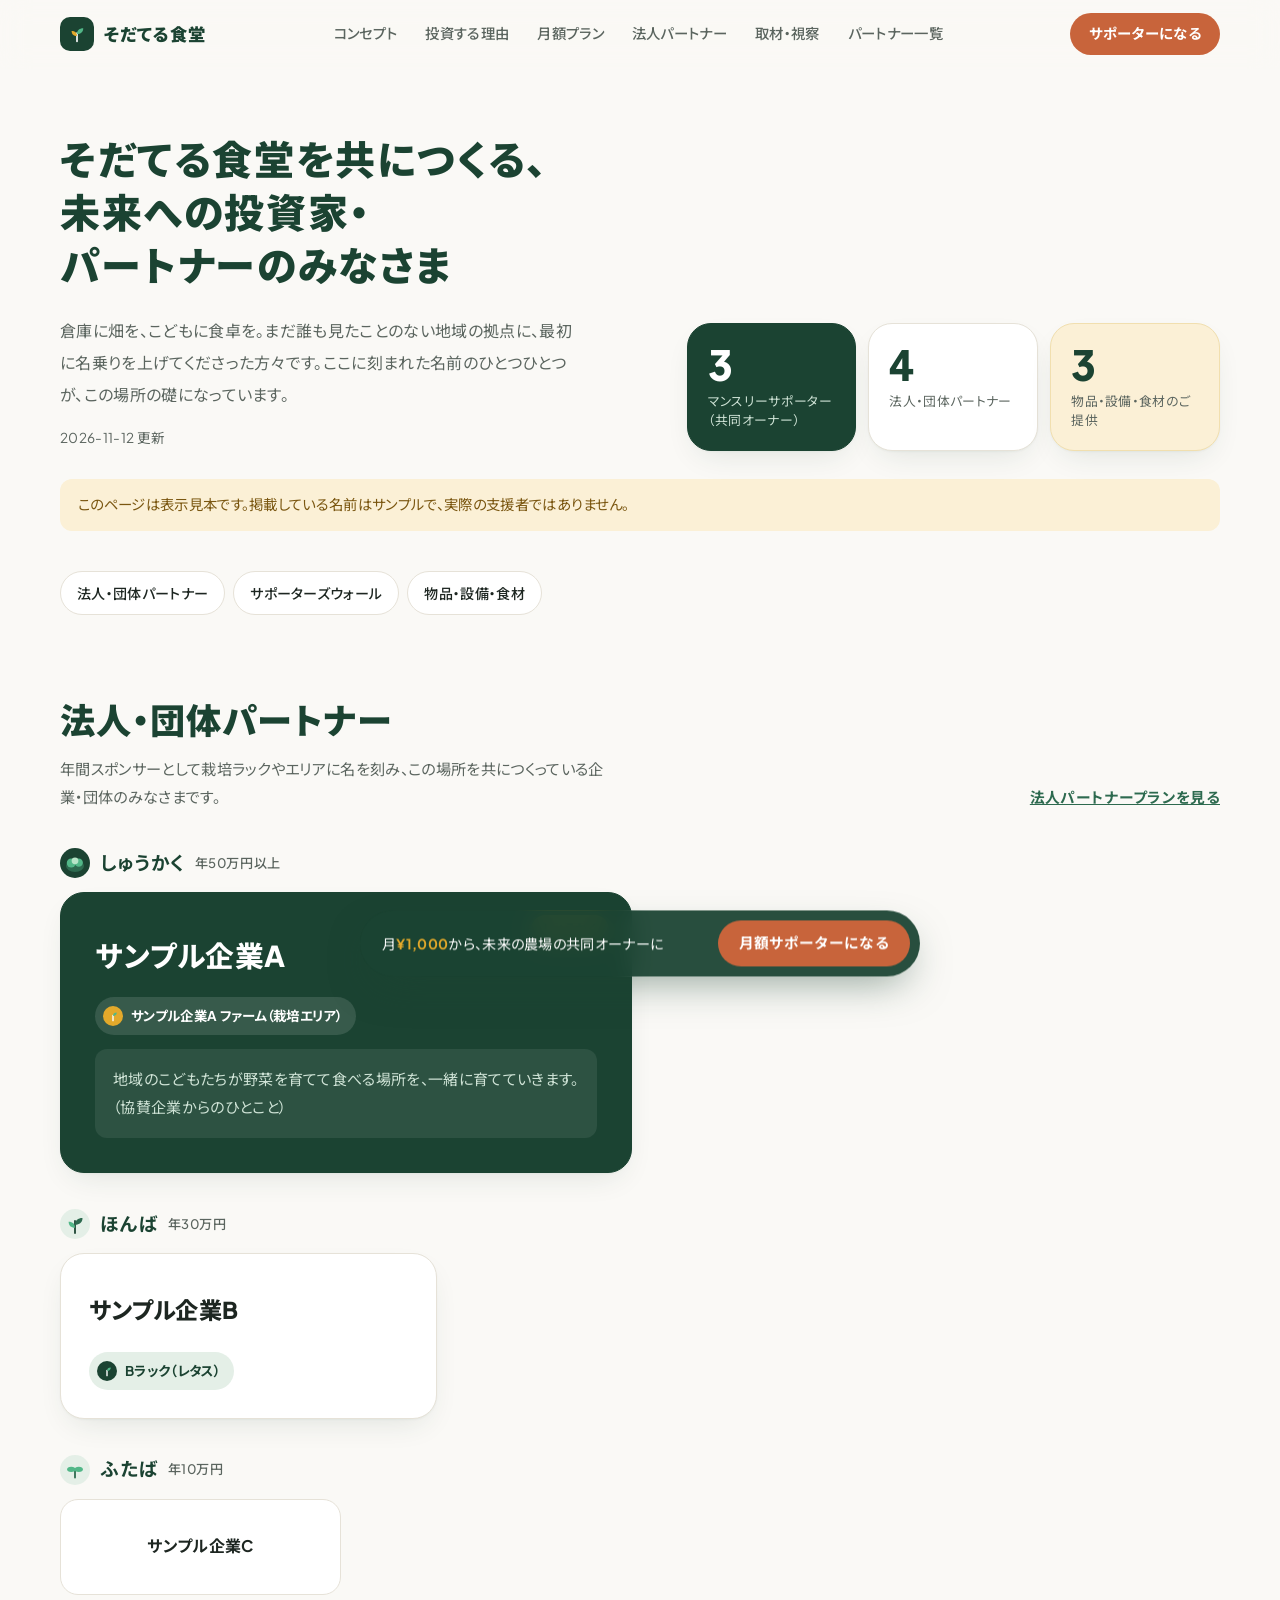
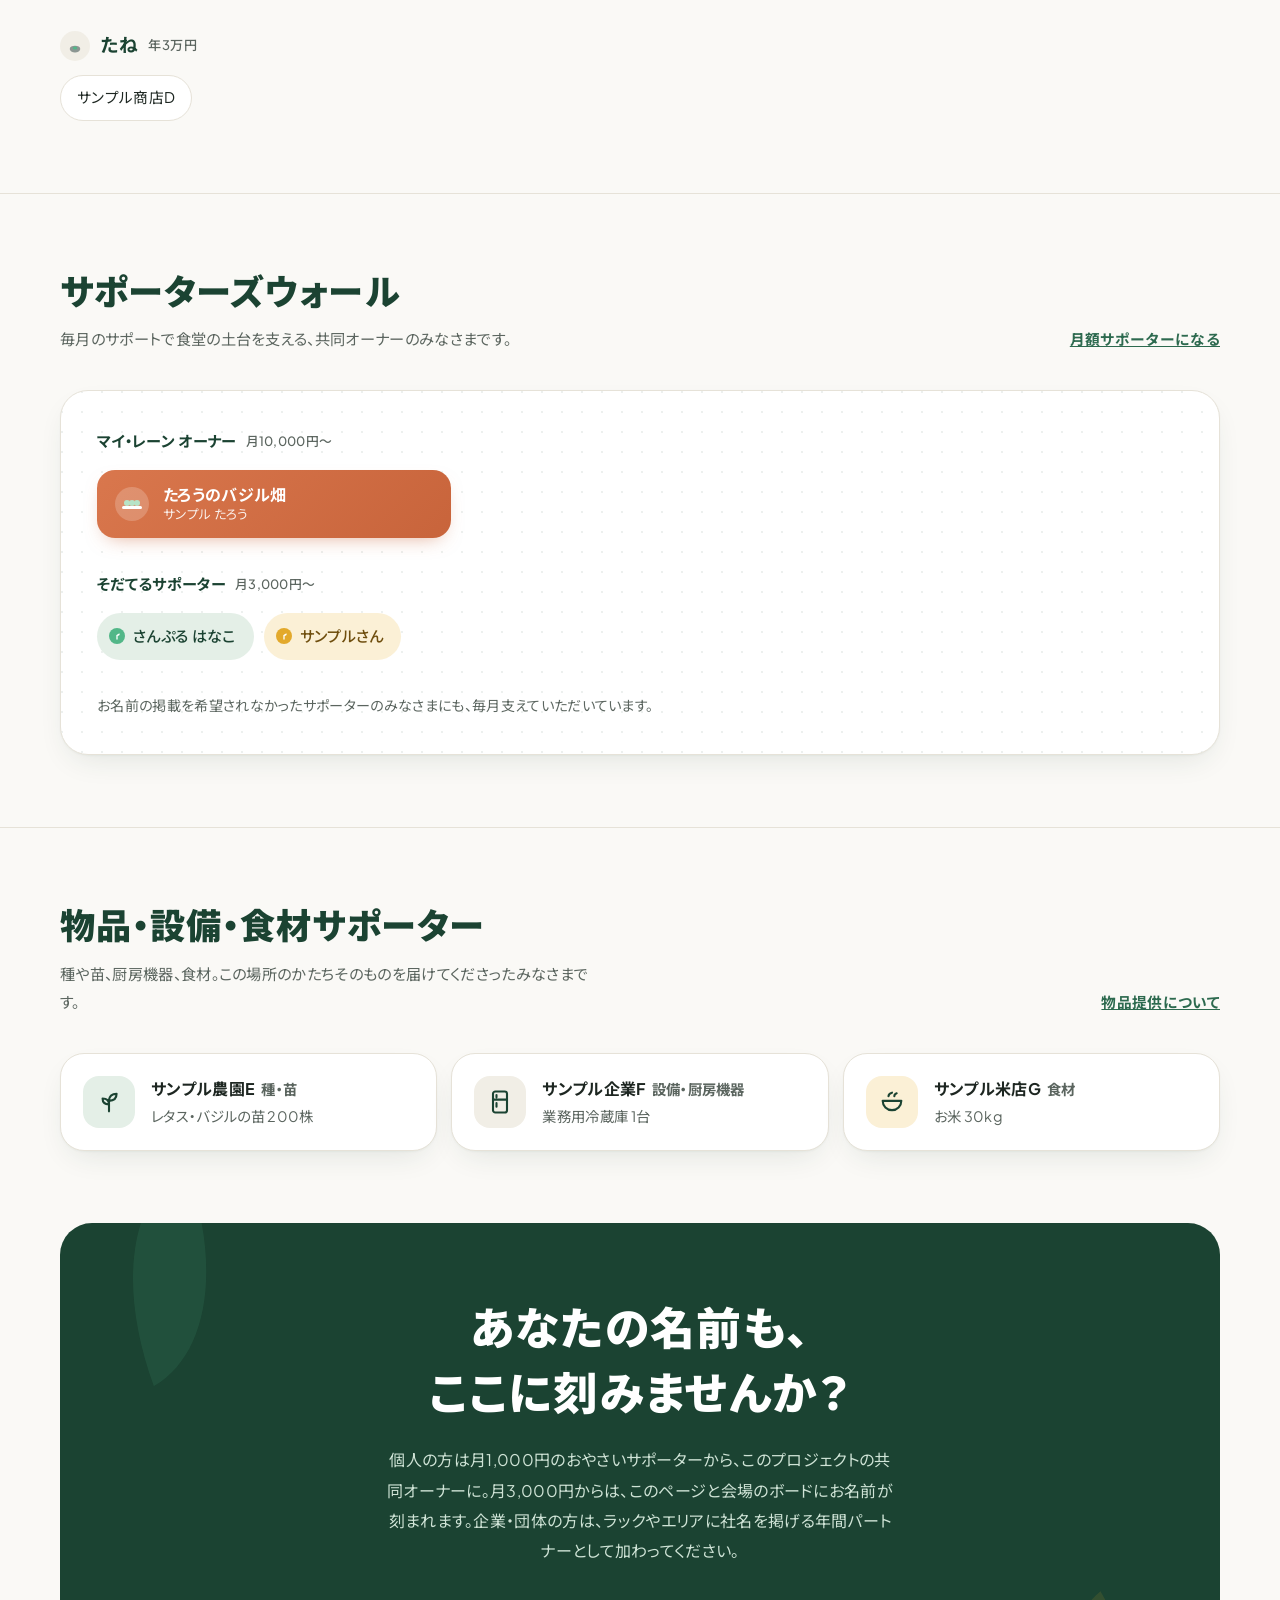
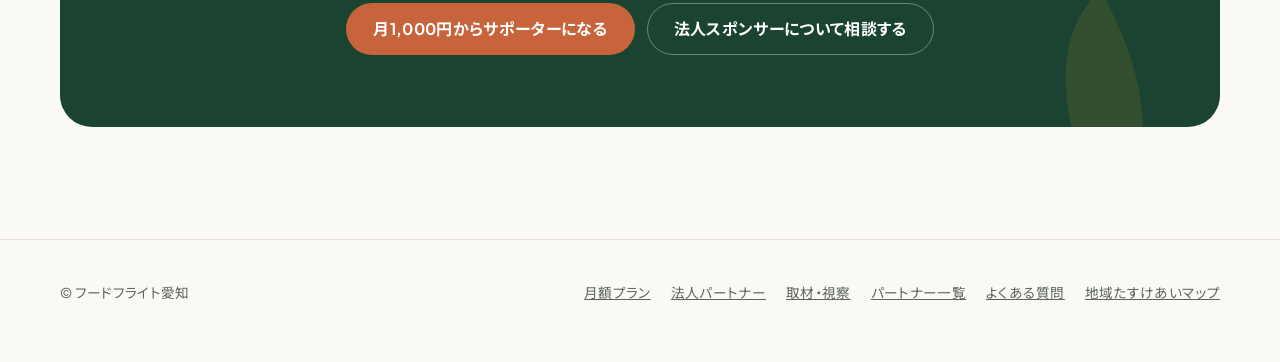
==== commit 946c5425: "Add files via upload" ====
--- a/sponsors.html
+++ b/sponsors.html
@@ -12,15 +12,15 @@
       oyasai_count … おやさいサポーター（月1,000円・名前掲示なし）の人数
       inkind       … 物品・設備・食材（type: seed / equipment / food / other）
   ・"sample": true の項目が残っていると、ページ上部に「表示見本」の案内が出ます。本番前に削除してください。
-  ・下の <script> の MONTHLY_URL は index.html と同じ値にしてください。
+  ・下の <script> の設定欄（MONTHLY_URL など）は index.html と同じ値にしてください。
   ・ヘッダー・フッター・色・ボタンのスタイルは index.html と共通です。片方を変えたら、もう片方も合わせてください。
   ============================================================
 -->
-<title>支援者のみなさま｜そだてる食堂</title>
-<meta name="description" content="そだてる食堂を支える法人パートナー、マンスリーサポーター、物品をご提供いただいたみなさまのご紹介です。">
+<title>投資家・パートナーのみなさま｜そだてる食堂</title>
+<meta name="description" content="そだてる食堂を共につくる、未来への投資家・パートナーのみなさま。法人パートナー、マンスリーサポーター、物品をご提供いただいた方々をご紹介します。">
 <meta property="og:type" content="website">
-<meta property="og:title" content="支援者のみなさま｜そだてる食堂">
-<meta property="og:description" content="倉庫の水耕栽培プラントとこども食堂を、毎月支えてくださっている方々をご紹介します。">
+<meta property="og:title" content="未来への投資家・パートナーのみなさま｜そだてる食堂">
+<meta property="og:description" content="倉庫×水耕栽培×こども食堂。この場所を最初につくった人たちの名前が、ここに刻まれています。">
 <meta property="og:url" content="https://foodflight-aichi.github.io/sodateru/sponsors.html">
 <meta property="og:locale" content="ja_JP">
 <meta name="theme-color" content="#FAF9F6">
@@ -86,6 +86,14 @@
 @media (max-width:900px){.nav{display:none}}
 @media (max-width:480px){.site-head .btn-sm{padding:0 14px;font-size:.82rem}}
 
+/* ---------- tags ---------- */
+.hero-tags{display:flex;flex-wrap:wrap;gap:8px}
+.tag{display:inline-flex;align-items:center;gap:8px;min-height:32px;padding:4px 14px;border-radius:999px;font-size:.82rem;font-weight:700;letter-spacing:.02em;line-height:1.4}
+.tag-green{background:var(--green-900);color:#fff}
+.tag-sun{background:var(--mustard-100);color:#7A5610;border:1px solid #F1DFAF}
+.tag-line{background:var(--paper);border:1px solid var(--line);color:var(--ink-soft);font-weight:500;padding-left:5px}
+.tag-line b{display:inline-grid;place-items:center;height:24px;padding:0 10px;border-radius:999px;background:var(--terracotta);color:#fff;font-size:.75rem}
+
 /* ---------- section scaffold ---------- */
 .sec{padding:112px 0}
 .sec-alt{background:var(--paper);border-block:1px solid var(--line)}
@@ -99,7 +107,7 @@
 .sp-hero{padding:64px 0 40px}
 .sp-hero-grid{display:grid;gap:40px;grid-template-columns:1fr}
 @media (min-width:960px){.sp-hero-grid{grid-template-columns:1.1fr 1fr;align-items:end}}
-.sp-hero h1{font-size:clamp(2rem,5.6vw,3.4rem);font-weight:900;line-height:1.32;color:var(--green-900);letter-spacing:.04em}
+.sp-hero h1{font-size:clamp(1.5rem,6.4vw,2.5rem);font-weight:900;line-height:1.32;color:var(--green-900);letter-spacing:.04em}
 .sp-lead{margin-top:24px;color:var(--ink-soft);max-width:32em;line-height:2}
 .sp-updated{margin-top:14px;font-size:.85rem;color:var(--ink-soft)}
 .sp-stats{display:grid;gap:12px;grid-template-columns:repeat(3,1fr)}
@@ -242,11 +250,11 @@
     </a>
     <nav class="nav" aria-label="サイト内">
       <a href="./#about">コンセプト</a>
-      <a href="./#goal">100人のサポーター</a>
+      <a href="./#reasons">投資する理由</a>
       <a href="./#support">月額プラン</a>
-      <a href="./#tiers">法人スポンサー</a>
-      <a href="sponsors.html" aria-current="page">支援者</a>
-      <a href="./#faq">よくある質問</a>
+      <a href="./#tiers">法人パートナー</a>
+      <a href="./#media">取材・視察</a>
+      <a href="sponsors.html" aria-current="page">パートナー一覧</a>
     </nav>
     <a class="btn btn-primary btn-sm js-monthly" href="./#support">サポーターになる</a>
   </div>
@@ -256,12 +264,12 @@
   <section class="sp-hero">
     <div class="wrap sp-hero-grid">
       <div>
-        <h1>そだてる食堂を、<br>支えてくれる人たち。</h1>
-        <p class="sp-lead">栽培ラックの一段も、食卓の一皿も、ここに名前のあるみなさまからの贈りものです。法人パートナー、毎月のサポーター、物品を届けてくださった方をご紹介します。</p>
+        <h1><span class="ib">そだてる食堂を共につくる、</span><br><span class="ib">未来への投資家・</span><span class="ib">パートナーのみなさま</span></h1>
+        <p class="sp-lead">倉庫に畑を、こどもに食卓を。まだ誰も見たことのない地域の拠点に、最初に名乗りを上げてくださった方々です。ここに刻まれた名前のひとつひとつが、この場所の礎になっています。</p>
         <p class="sp-updated" id="updated"></p>
       </div>
       <div class="sp-stats" aria-label="支援者の人数">
-        <div class="stat stat-dark"><span class="stat-num num" id="stat-monthly">–</span><span class="stat-lbl">マンスリーサポーター</span></div>
+        <div class="stat stat-dark"><span class="stat-num num" id="stat-monthly">–</span><span class="stat-lbl">マンスリーサポーター（共同オーナー）</span></div>
         <div class="stat"><span class="stat-num num" id="stat-partners">–</span><span class="stat-lbl">法人・団体パートナー</span></div>
         <div class="stat stat-sun"><span class="stat-num num" id="stat-inkind">–</span><span class="stat-lbl">物品・設備・食材のご提供</span></div>
       </div>
@@ -284,11 +292,11 @@
       <div class="final-card">
         <svg class="leaf l1" viewBox="0 0 100 100" aria-hidden="true"><path d="M50 95C50 45 70 10 98 5c0 50-20 85-48 90z" fill="#52B788"/></svg>
         <svg class="leaf l2" viewBox="0 0 100 100" aria-hidden="true"><path d="M50 95C50 45 70 10 98 5c0 50-20 85-48 90z" fill="#E3A92B"/></svg>
-        <h2 id="join-title">あなたの名前も、<br>このウォールに。</h2>
-        <p>月1,000円のおやさいサポーターから、毎月のこども食堂を支えられます。月3,000円のそだてるサポーターになると、このページと会場のサポーターボードにお名前が並びます。</p>
+        <h2 id="join-title"><span class="ib">あなたの名前も、</span><br><span class="ib">ここに刻みませんか？</span></h2>
+        <p>個人の方は月1,000円のおやさいサポーターから、このプロジェクトの共同オーナーに。月3,000円からは、このページと会場のボードにお名前が刻まれます。企業・団体の方は、ラックやエリアに社名を掲げる年間パートナーとして加わってください。</p>
         <div class="row">
-          <a class="btn btn-primary js-monthly" href="./#support">月額サポーターになる</a>
-          <a class="btn btn-ghost" href="./#tiers">法人パートナーについて</a>
+          <a class="btn btn-primary js-monthly" href="./#support">月1,000円からサポーターになる</a>
+          <a class="btn btn-ghost js-form" href="./#tiers">法人スポンサーについて相談する</a>
         </div>
       </div>
     </div>
@@ -300,8 +308,10 @@
     <span>© フードフライト愛知</span>
     <nav aria-label="フッター">
       <a href="./#support">月額プラン</a>
-      <a href="./#tiers">法人スポンサー</a>
-      <a href="sponsors.html">支援者のみなさま</a>
+      <a href="./#tiers">法人パートナー</a>
+      <a href="./#media">取材・視察</a>
+      <a href="sponsors.html">パートナー一覧</a>
+      <a href="./#faq">よくある質問</a>
       <a href="https://foodflight-aichi.github.io/map/">地域たすけあいマップ</a>
     </nav>
   </div>
@@ -309,13 +319,15 @@
 
 <!-- 追従CTA -->
 <div class="float" id="float" aria-hidden="true">
-  <p>月<b>¥1,000</b>から、こども食堂の毎月を支える</p>
+  <p>月<b>¥1,000</b>から、未来の農場の共同オーナーに</p>
   <a class="btn btn-primary js-monthly" href="./#support" tabindex="-1">月額サポーターになる</a>
 </div>
 
 <script>
 /* ===== 設定欄：index.html と同じ値にしてください ===== */
-const MONTHLY_URL = "";  // 月額寄付の申込ページ。空欄ならトップページの「月額プラン」欄へ移動
+const MONTHLY_URL      = "";  // 月額寄付の申込ページ。空欄ならトップページの「月額プラン」欄へ移動
+const CONTACT_FORM_URL = "";  // 申込・相談フォーム。空欄ならメール、メールも空欄ならトップの法人欄へ
+const CONTACT_EMAIL    = "info@example.com"; // 【仮】
 /* =================================================== */
 
 (function(){
@@ -323,6 +335,10 @@
   document.querySelectorAll(".js-monthly").forEach(a => {
     if (MONTHLY_URL){ a.href = MONTHLY_URL; a.target = "_blank"; a.rel = "noopener"; }
     else a.href = "./#support";
+  });
+  document.querySelectorAll(".js-form").forEach(a => {
+    if (CONTACT_FORM_URL){ a.href = CONTACT_FORM_URL; a.target = "_blank"; a.rel = "noopener"; }
+    else if (CONTACT_EMAIL) a.href = "mailto:" + CONTACT_EMAIL;
   });
   const head = document.getElementById("head");
   const float = document.getElementById("float");
@@ -389,7 +405,7 @@
         }).join("")}</ul>`;
       }
     });
-    return h || `<p class="empty">法人・団体パートナーは、まだいません。最初のパートナーとして、ラックやエリアに社名を掲げませんか。<a href="./#tiers">年間協賛プランを見る</a></p>`;
+    return h || `<p class="empty">最初の法人パートナーの席が、まだ空いています。ラックやエリアに、御社の名前を刻みませんか。<a href="./#tiers">法人パートナープランを見る</a></p>`;
   }
 
   function wallHTML(monthly, oyasai, note){
@@ -408,7 +424,7 @@
       h += `<div class="oyasai"><b>${oyasai}</b><span>名のおやさいサポーター（月1,000円〜）が、毎月の食数チケットを支えています。</span></div>`;
     }
     if (!h){
-      return `<p class="empty">サポーターズウォールは、まだ空いています。月3,000円のそだてるサポーターになると、ここに最初のお名前が並びます。<a class="js-monthly" href="./#support">月額プランを見る</a></p>`;
+      return `<p class="empty">サポーターズウォールの一番目は、まだ空いています。月3,000円のそだてるサポーターになると、ここに最初のお名前が刻まれます。<a class="js-monthly" href="./#support">月額プランを見る</a></p>`;
     }
     return `<div class="wall-wrap">${h}${note ? `<p class="wall-note">${esc(note)}</p>` : ""}</div>`;
   }
@@ -437,11 +453,11 @@
     const note = d.monthly_note || d.supporters_note || "";
 
     document.getElementById("content").innerHTML =
-      section("partners", "法人・団体パートナー", "年間協賛で、栽培ラックやエリアに名前を掲げて支えてくださっている企業・団体のみなさまです。",
-        `<a class="cta-link" href="./#tiers">年間協賛プランを見る</a>`, partnersHTML(partners)) +
-      section("wall", "サポーターズウォール", "毎月の継続寄付で、食堂の運営と家賃を支えてくださっているみなさまです。",
+      section("partners", "法人・団体パートナー", "年間スポンサーとして栽培ラックやエリアに名を刻み、この場所を共につくっている企業・団体のみなさまです。",
+        `<a class="cta-link" href="./#tiers">法人パートナープランを見る</a>`, partnersHTML(partners)) +
+      section("wall", "サポーターズウォール", "毎月のサポートで食堂の土台を支える、共同オーナーのみなさまです。",
         `<a class="cta-link js-monthly" href="./#support">月額サポーターになる</a>`, wallHTML(monthly, oyasai, note)) +
-      section("inkind", "物品・設備・食材サポーター", "種や苗、厨房機器、食材などを届けてくださったみなさまです。",
+      section("inkind", "物品・設備・食材サポーター", "種や苗、厨房機器、食材。この場所のかたちそのものを届けてくださったみなさまです。",
         `<a class="cta-link" href="./#others">物品提供について</a>`, inkindHTML(inkind));
 
     document.querySelectorAll("#content .js-monthly").forEach(a => {
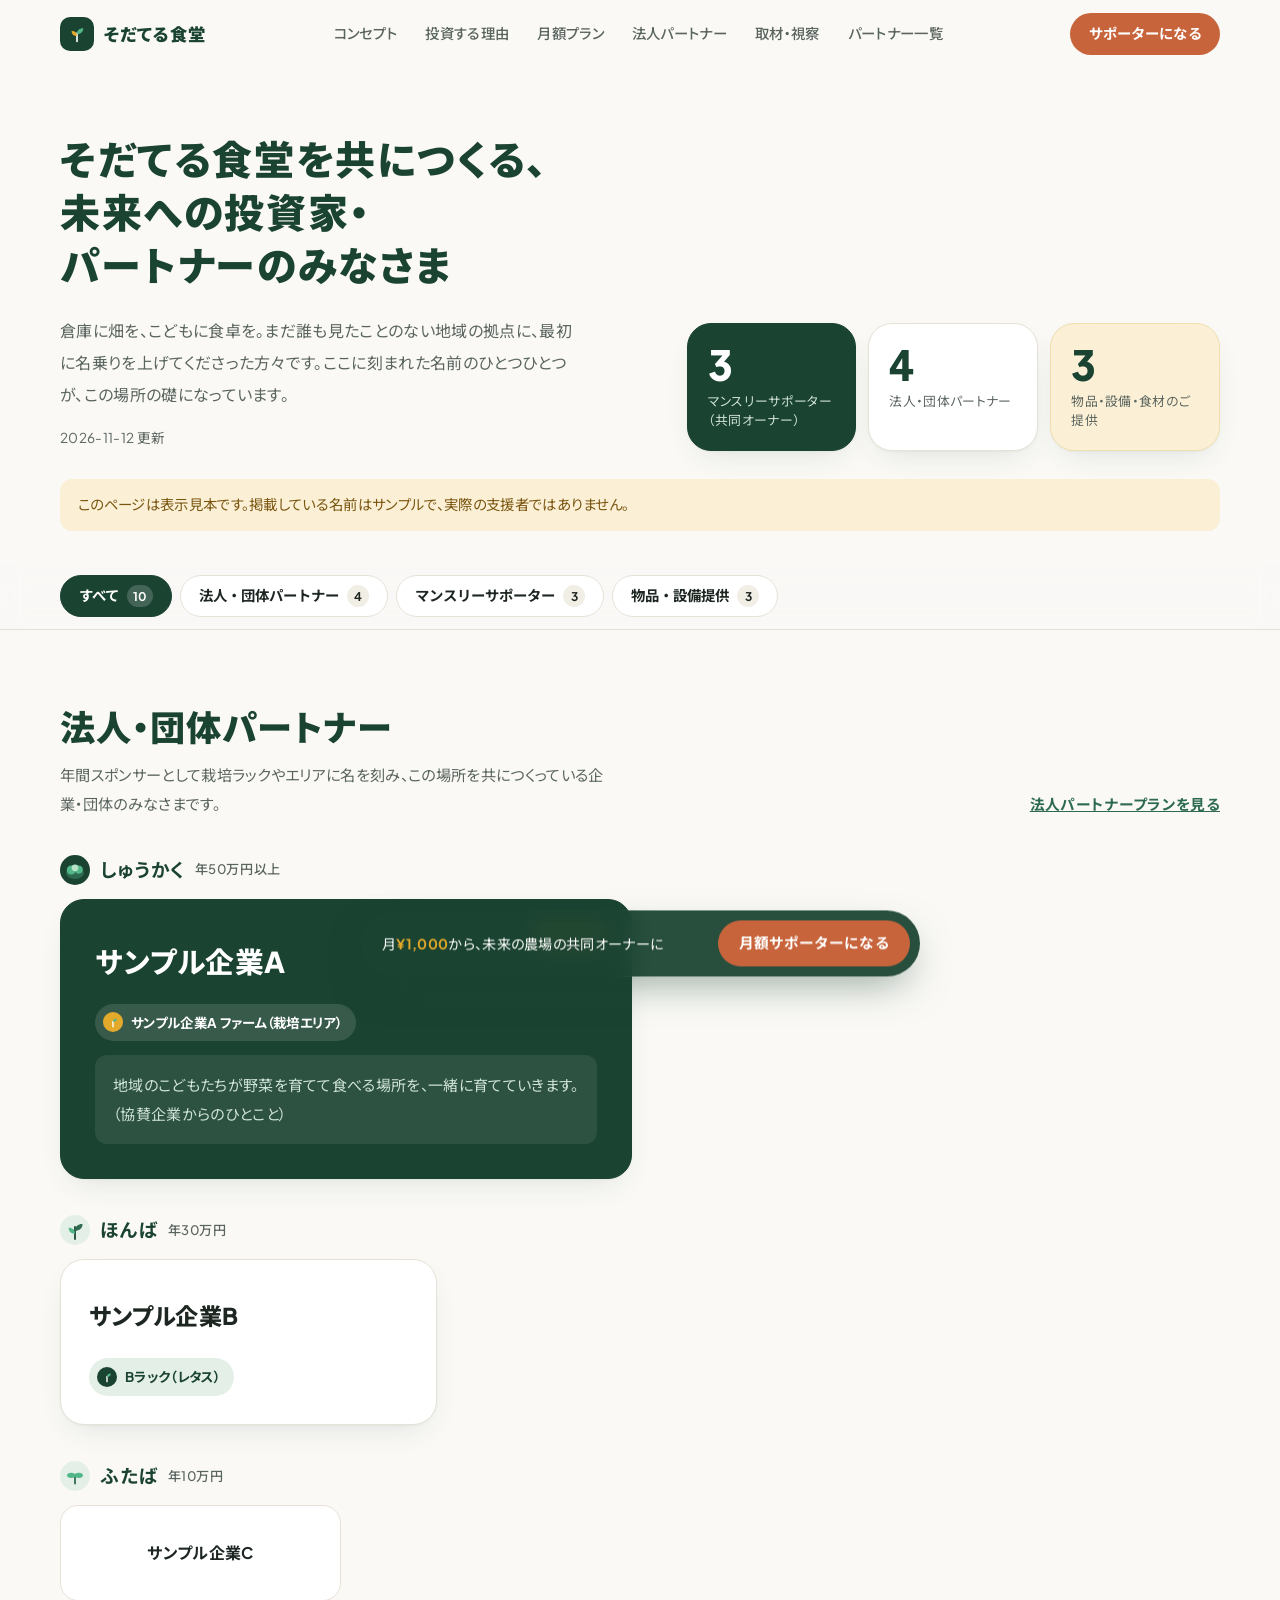
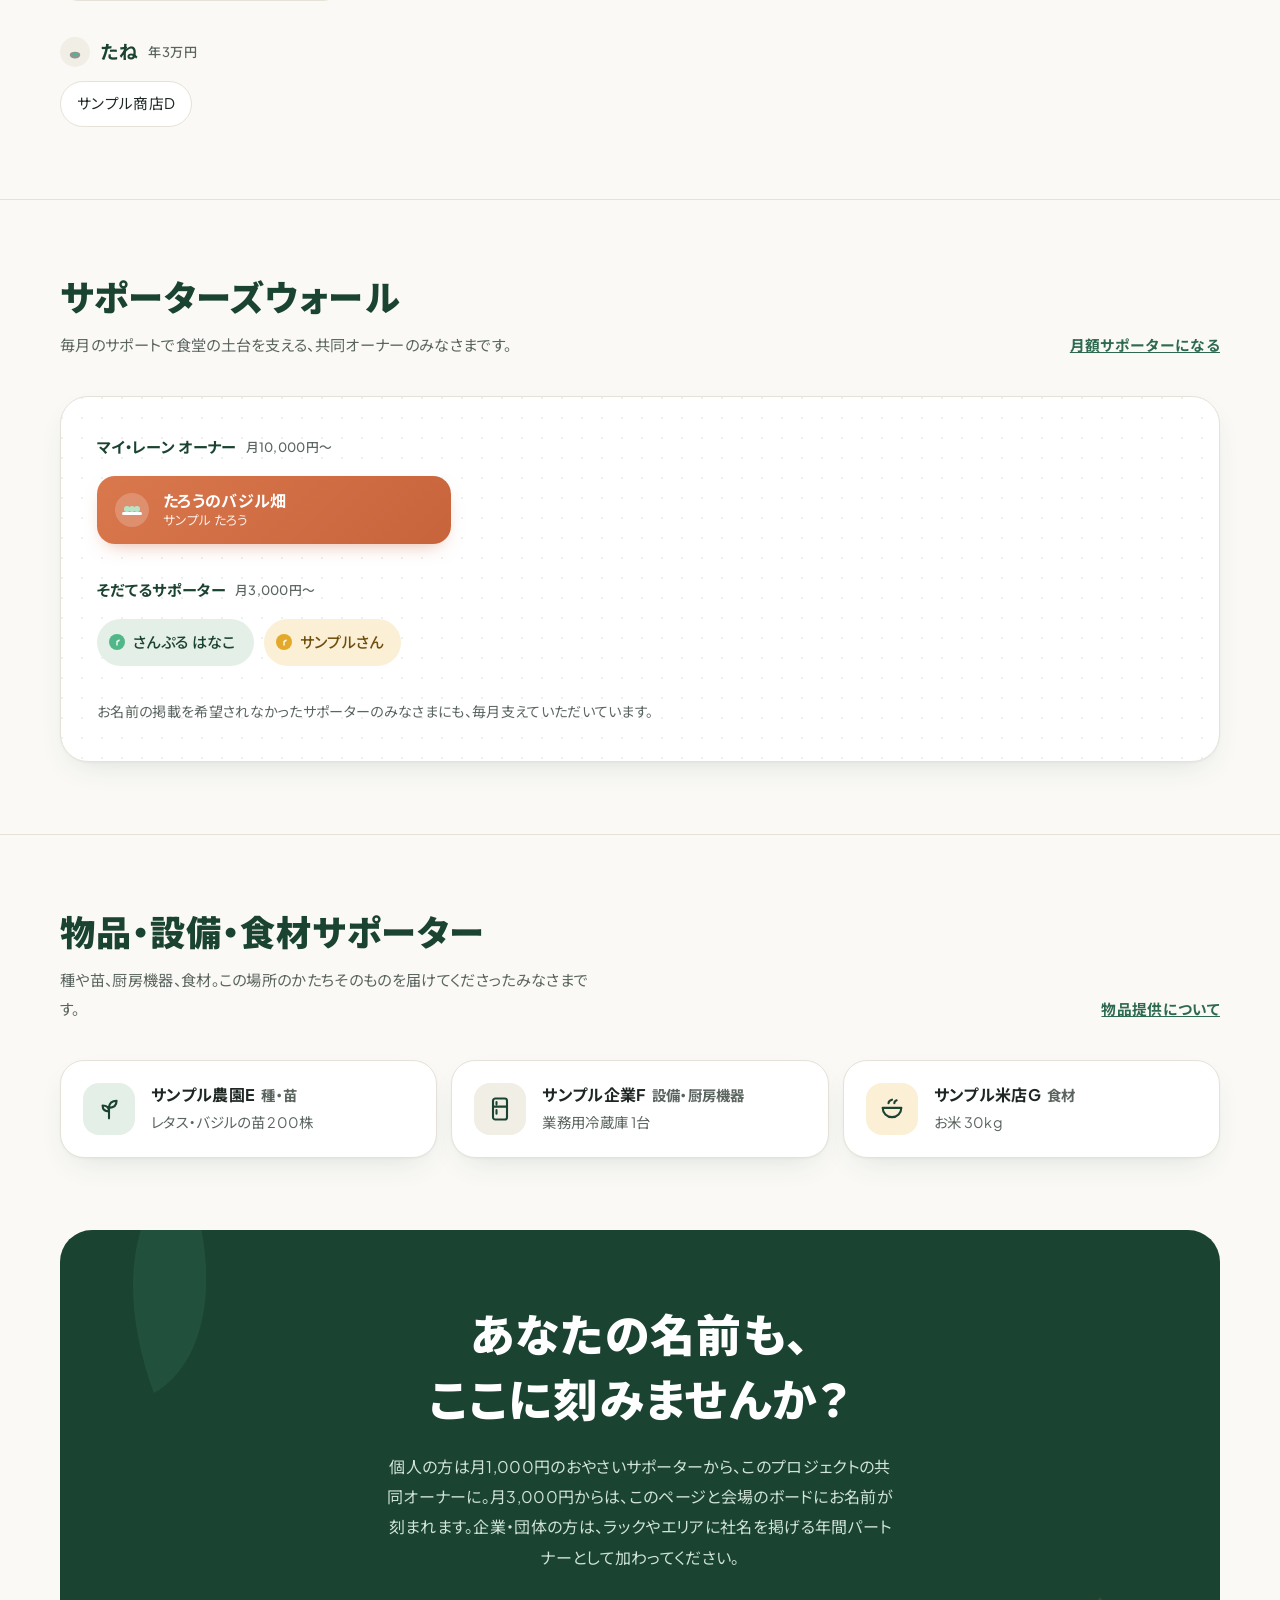
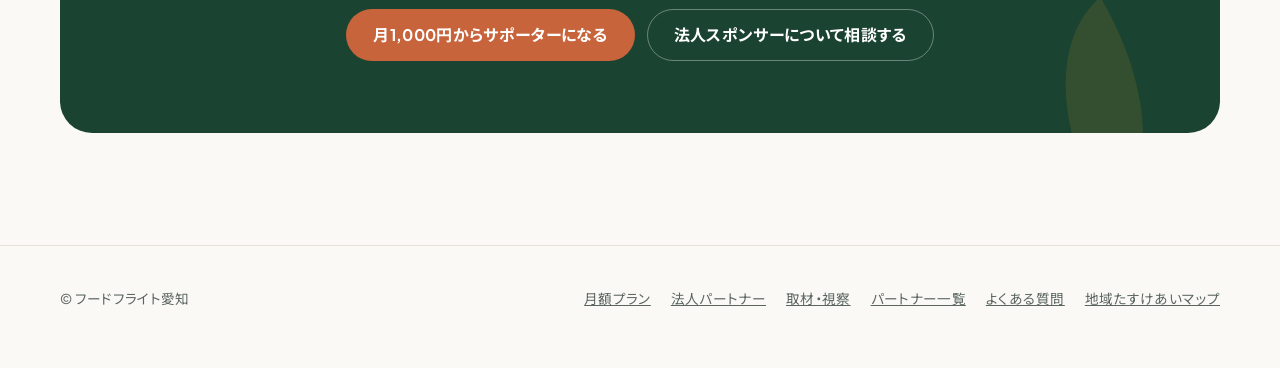
==== commit dad81cd0: "Add files via upload" ====
--- a/sponsors.html
+++ b/sponsors.html
@@ -86,6 +86,31 @@
 @media (max-width:900px){.nav{display:none}}
 @media (max-width:480px){.site-head .btn-sm{padding:0 14px;font-size:.82rem}}
 
+/* ---------- header glass & mobile menu ---------- */
+.site-head{background:transparent;backdrop-filter:none;-webkit-backdrop-filter:none;transition:background-color .3s,border-color .3s,box-shadow .3s}
+.site-head.is-scrolled,.site-head.menu-open{background:color-mix(in srgb,var(--bg) 72%,transparent);backdrop-filter:saturate(1.6) blur(16px);-webkit-backdrop-filter:saturate(1.6) blur(16px);border-bottom-color:var(--line);box-shadow:0 10px 30px -22px rgba(27,67,50,.45)}
+.head-right{display:flex;align-items:center;gap:10px}
+.menu-btn{display:none;position:relative;width:44px;height:44px;flex:none;padding:0;border-radius:12px;border:1px solid var(--line);background:var(--paper);cursor:pointer}
+.menu-btn span{position:absolute;left:12px;right:12px;height:2px;border-radius:2px;background:var(--green-900);transition:transform .3s cubic-bezier(.2,.7,.2,1),opacity .2s}
+.menu-btn span:nth-child(1){top:15px}
+.menu-btn span:nth-child(2){top:21px}
+.menu-btn span:nth-child(3){top:27px}
+.menu-btn[aria-expanded="true"] span:nth-child(1){transform:translateY(6px) rotate(45deg)}
+.menu-btn[aria-expanded="true"] span:nth-child(2){opacity:0}
+.menu-btn[aria-expanded="true"] span:nth-child(3){transform:translateY(-6px) rotate(-45deg)}
+.m-nav{position:fixed;left:0;right:0;top:68px;z-index:29;max-height:calc(100dvh - 68px);overflow:auto;background:color-mix(in srgb,var(--bg) 96%,transparent);backdrop-filter:blur(16px);-webkit-backdrop-filter:blur(16px);border-bottom:1px solid var(--line);box-shadow:0 24px 40px -28px rgba(27,67,50,.45);padding:8px 20px 24px;display:flex;flex-direction:column;transform:translateY(-10px);opacity:0;visibility:hidden;transition:transform .3s cubic-bezier(.2,.7,.2,1),opacity .25s,visibility 0s .3s}
+.m-nav.open{transform:none;opacity:1;visibility:visible;transition:transform .3s cubic-bezier(.2,.7,.2,1),opacity .25s}
+.m-nav a{padding:15px 4px;border-bottom:1px solid var(--line);color:var(--ink);text-decoration:none;font-weight:700;font-size:1rem}
+.m-nav a.btn{margin-top:18px;border-bottom:0;color:#fff;padding:0 26px}
+@media (max-width:900px){.menu-btn{display:block}}
+@media (min-width:901px){.m-nav{display:none}}
+@media (max-width:400px){.head-right .btn-sm{display:none}}
+
+/* ---------- scroll reveal (JSが有効なときだけ付与) ---------- */
+.rv{opacity:0;transform:translateY(32px);transition:opacity .9s cubic-bezier(.2,.7,.2,1),transform .9s cubic-bezier(.2,.7,.2,1);transition-delay:var(--d,0s)}
+.rv.in{opacity:1;transform:none}
+@media (prefers-reduced-motion:reduce){.rv{opacity:1;transform:none;transition:none}}
+
 /* ---------- tags ---------- */
 .hero-tags{display:flex;flex-wrap:wrap;gap:8px}
 .tag{display:inline-flex;align-items:center;gap:8px;min-height:32px;padding:4px 14px;border-radius:999px;font-size:.82rem;font-weight:700;letter-spacing:.02em;line-height:1.4}
@@ -104,7 +129,7 @@
 @media (max-width:640px){.sec{padding:80px 0}.sec-head{margin-bottom:40px}}
 
 /* ---------- sponsors page ---------- */
-.sp-hero{padding:64px 0 40px}
+.sp-hero{padding:64px 0 32px}
 .sp-hero-grid{display:grid;gap:40px;grid-template-columns:1fr}
 @media (min-width:960px){.sp-hero-grid{grid-template-columns:1.1fr 1fr;align-items:end}}
 .sp-hero h1{font-size:clamp(1.5rem,6.4vw,2.5rem);font-weight:900;line-height:1.32;color:var(--green-900);letter-spacing:.04em}
@@ -120,9 +145,6 @@
 @media (max-width:480px){.stat{padding:14px}.stat-lbl{font-size:.72rem}}
 .notice{margin-top:28px;padding:12px 18px;border-radius:var(--r-s);background:var(--mustard-100);color:#7A5610;font-size:.9rem}
 
-.sp-tabs{display:flex;gap:8px;flex-wrap:wrap;padding-bottom:8px}
-.sp-tabs a{padding:8px 16px;border-radius:999px;border:1px solid var(--line);background:var(--paper);color:var(--ink);text-decoration:none;font-size:.88rem;font-weight:500}
-.sp-tabs a:hover{border-color:var(--green-700);color:var(--green-700)}
 
 .cat{padding:72px 0}
 .cat + .cat{border-top:1px solid var(--line)}
@@ -208,6 +230,22 @@
 #content > .wrap > .empty{margin:48px 0}
 .final{padding:72px 0 112px}
 
+/* filter tabs */
+.sp-filter-bar{position:sticky;top:68px;z-index:20;background:color-mix(in srgb,var(--bg) 86%,transparent);backdrop-filter:blur(12px);-webkit-backdrop-filter:blur(12px);border-bottom:1px solid var(--line)}
+.sp-filter{display:flex;gap:8px;padding:12px 0;overflow-x:auto;scrollbar-width:none;-webkit-overflow-scrolling:touch}
+.sp-filter::-webkit-scrollbar{display:none}
+.chip{flex:none;min-height:42px;padding:0 18px;border-radius:999px;border:1px solid var(--line);background:var(--paper);color:var(--ink);font-family:var(--en),var(--ja);font-size:.9rem;font-weight:700;cursor:pointer;transition:background-color .25s,color .25s,border-color .25s,transform .15s}
+.chip:hover{border-color:var(--green-700);color:var(--green-700)}
+.chip:active{transform:scale(.97)}
+.chip[aria-pressed="true"]{background:var(--green-900);border-color:var(--green-900);color:#fff}
+.chip .cnt{display:inline-grid;place-items:center;min-width:22px;height:22px;margin-left:8px;padding:0 6px;border-radius:999px;background:var(--sand);color:var(--ink);font-family:var(--en);font-size:.75rem}
+.chip[aria-pressed="true"] .cnt{background:rgba(255,255,255,.18);color:#fff}
+.cat{transition:opacity .35s ease,transform .35s ease}
+.cat.is-leaving{opacity:0;transform:translateY(12px)}
+.cat.is-entering{opacity:0;transform:translateY(-8px)}
+.cat[hidden]{display:none}
+.cat.first-visible{border-top:0}
+
 /* ---------- final cta ---------- */
 .final{padding:0 0 112px}
 .final-card{position:relative;overflow:hidden;background:var(--green-900);color:#fff;border-radius:32px;padding:72px 32px;text-align:center}
@@ -256,8 +294,20 @@
       <a href="./#media">取材・視察</a>
       <a href="sponsors.html" aria-current="page">パートナー一覧</a>
     </nav>
-    <a class="btn btn-primary btn-sm js-monthly" href="./#support">サポーターになる</a>
+    <div class="head-right">
+      <a class="btn btn-primary btn-sm js-monthly" href="./#support">サポーターになる</a>
+      <button class="menu-btn" id="menu-btn" type="button" aria-expanded="false" aria-controls="m-nav" aria-label="メニューを開く"><span></span><span></span><span></span></button>
+    </div>
   </div>
+  <nav class="m-nav" id="m-nav" aria-label="メニュー">
+    <a href="./#about">コンセプト</a>
+    <a href="./#reasons">投資する理由</a>
+    <a href="./#support">月額プラン</a>
+    <a href="./#tiers">法人パートナー</a>
+    <a href="./#media">取材・視察</a>
+    <a href="sponsors.html" aria-current="page">パートナー一覧</a>
+    <a class="btn btn-primary js-monthly" href="./#support">月額サポーターになる</a>
+  </nav>
 </header>
 
 <main id="top">
@@ -277,11 +327,14 @@
     <div class="wrap"><p class="notice" id="sample-notice" hidden>このページは表示見本です。掲載している名前はサンプルで、実際の支援者ではありません。</p></div>
   </section>
 
-  <nav class="wrap sp-tabs" aria-label="カテゴリー">
-    <a href="#partners">法人・団体パートナー</a>
-    <a href="#wall">サポーターズウォール</a>
-    <a href="#inkind">物品・設備・食材</a>
-  </nav>
+  <div class="sp-filter-bar">
+    <div class="wrap sp-filter" role="group" aria-label="カテゴリーで絞り込む">
+      <button type="button" class="chip" data-filter="all" aria-pressed="true">すべて</button>
+      <button type="button" class="chip" data-filter="partners" aria-pressed="false">法人・団体パートナー</button>
+      <button type="button" class="chip" data-filter="wall" aria-pressed="false">マンスリーサポーター</button>
+      <button type="button" class="chip" data-filter="inkind" aria-pressed="false">物品・設備提供</button>
+    </div>
+  </div>
 
   <div id="content">
     <div class="wrap"><p class="empty" id="loading">読み込み中です…</p></div>
@@ -324,6 +377,74 @@
 </div>
 
 <script>
+/* ===== 共通：ヘッダーのすりガラス・スマホメニュー・スクロールアニメーション ===== */
+(function(){
+  const head = document.getElementById("head");
+  const onScroll = () => head.classList.toggle("is-scrolled", scrollY > 8);
+  addEventListener("scroll", onScroll, { passive: true });
+  onScroll();
+
+  const btn = document.getElementById("menu-btn");
+  const nav = document.getElementById("m-nav");
+  if (btn && nav){
+    const set = open => {
+      btn.setAttribute("aria-expanded", open ? "true" : "false");
+      btn.setAttribute("aria-label", open ? "メニューを閉じる" : "メニューを開く");
+      nav.classList.toggle("open", open);
+      head.classList.toggle("menu-open", open);
+    };
+    btn.addEventListener("click", () => set(btn.getAttribute("aria-expanded") !== "true"));
+    nav.addEventListener("click", e => { if (e.target.closest("a")) set(false); });
+    addEventListener("keydown", e => { if (e.key === "Escape") set(false); });
+    addEventListener("resize", () => { if (innerWidth > 900) set(false); });
+  }
+
+  /* 見出し・カード・写真を、スクロールに合わせて下からふわっと表示 */
+  const reduce = matchMedia("(prefers-reduced-motion: reduce)").matches;
+  const SELECTORS = [
+    ".hero-tags",".hero h1",".hero-lead",".hero-actions",".hero-meta",".collage > *",
+    ".sec-head",".tile",".reason",".story-photo",".story-body",".goal-card",".budget",
+    ".sim",".plan",".role",".tier",".corp-why > div",".media",".angles li",".way",
+    ".org-text",".facts",".faq details",".final-card",
+    ".sp-hero h1",".sp-lead",".stat",".cat-head",".pcard",".logo-tile",".name-row li",
+    ".wall-wrap",".plate",".wall li",".oyasai",".ik-card",".empty"
+  ].join(",");
+  let io = null;
+  if (!reduce && "IntersectionObserver" in window){
+    io = new IntersectionObserver(entries => {
+      entries.forEach(e => { if (e.isIntersecting){ e.target.classList.add("in"); io.unobserve(e.target); } });
+    }, { threshold: .12, rootMargin: "0px 0px -6% 0px" });
+  }
+  window.sodateruReveal = (root = document) => {
+    if (!io) return;
+    root.querySelectorAll(SELECTORS).forEach(el => {
+      if (el.classList.contains("rv")) return;
+      const sibs = [...el.parentElement.children].filter(c => c.matches(SELECTORS));
+      el.style.setProperty("--d", (Math.min(sibs.indexOf(el), 6) * 0.08) + "s");
+      el.classList.add("rv");
+      io.observe(el);
+    });
+  };
+  window.sodateruReveal();
+
+  /* 数字のカウントアップ */
+  window.sodateruCount = (el, to, opts = {}) => {
+    const from = opts.from ?? (parseFloat(String(el.dataset.v ?? "0")) || 0);
+    const dec = opts.decimals ?? 0, dur = reduce ? 0 : (opts.duration ?? 1100);
+    const fmt = v => v.toLocaleString("ja-JP", { minimumFractionDigits: dec, maximumFractionDigits: dec });
+    el.dataset.v = to;
+    if (!dur){ el.textContent = fmt(to); return; }
+    const t0 = performance.now();
+    const step = t => {
+      const p = Math.min(1, (t - t0) / dur), e = 1 - Math.pow(1 - p, 3);
+      el.textContent = fmt(from + (to - from) * e);
+      if (p < 1) requestAnimationFrame(step);
+    };
+    requestAnimationFrame(step);
+  };
+})();
+</script>
+<script>
 /* ===== 設定欄：index.html と同じ値にしてください ===== */
 const MONTHLY_URL      = "";  // 月額寄付の申込ページ。空欄ならトップページの「月額プラン」欄へ移動
 const CONTACT_FORM_URL = "";  // 申込・相談フォーム。空欄ならメール、メールも空欄ならトップの法人欄へ
@@ -340,7 +461,6 @@
     if (CONTACT_FORM_URL){ a.href = CONTACT_FORM_URL; a.target = "_blank"; a.rel = "noopener"; }
     else if (CONTACT_EMAIL) a.href = "mailto:" + CONTACT_EMAIL;
   });
-  const head = document.getElementById("head");
   const float = document.getElementById("float");
   const floatBtn = float.querySelector("a");
   const join = document.getElementById("join");
@@ -350,7 +470,6 @@
     float.classList.toggle("show", show);
     float.setAttribute("aria-hidden", show ? "false" : "true");
     floatBtn.tabIndex = show ? 0 : -1;
-    head.classList.toggle("is-scrolled", scrollY > 10);
   };
   new IntersectionObserver(([e]) => { joinVisible = e.isIntersecting; update(); }, { threshold: .15 }).observe(join);
   window.addEventListener("scroll", update, { passive: true });
@@ -463,12 +582,58 @@
     document.querySelectorAll("#content .js-monthly").forEach(a => {
       if (MONTHLY_URL){ a.href = MONTHLY_URL; a.target = "_blank"; a.rel = "noopener"; }
     });
-    document.getElementById("stat-monthly").textContent = monthly.length + oyasai;
-    document.getElementById("stat-partners").textContent = partners.length;
-    document.getElementById("stat-inkind").textContent = inkind.length;
+    const counts = { monthly: monthly.length + oyasai, partners: partners.length, inkind: inkind.length };
+    sodateruCount(document.getElementById("stat-monthly"), counts.monthly, { from: 0, duration: 1400 });
+    sodateruCount(document.getElementById("stat-partners"), counts.partners, { from: 0, duration: 1400 });
+    sodateruCount(document.getElementById("stat-inkind"), counts.inkind, { from: 0, duration: 1400 });
+    const chipCount = { partners: counts.partners, wall: counts.monthly, inkind: counts.inkind };
+    chipCount.all = chipCount.partners + chipCount.wall + chipCount.inkind;
+    document.querySelectorAll(".chip").forEach(c => {
+      const span = document.createElement("span"); span.className = "cnt"; span.textContent = chipCount[c.dataset.filter] ?? 0;
+      c.appendChild(span);
+    });
+    sodateruReveal(document.getElementById("content"));
+    setupFilter();
     if (d.updated) document.getElementById("updated").textContent = `${d.updated} 更新`;
     const hasSample = [...partners, ...monthly, ...inkind].some(x => x && x.sample);
     document.getElementById("sample-notice").hidden = !hasSample;
+  }
+
+  /* ---- カテゴリー絞り込み（ページ遷移なし） ---- */
+  function setupFilter(){
+    const chips = [...document.querySelectorAll(".chip")];
+    const cats = () => [...document.querySelectorAll("#content .cat")];
+    const markFirst = () => {
+      cats().forEach(c => c.classList.remove("first-visible"));
+      const f = cats().find(c => !c.hidden); if (f) f.classList.add("first-visible");
+    };
+    let timer = null;
+    const apply = key => {
+      chips.forEach(c => c.setAttribute("aria-pressed", c.dataset.filter === key ? "true" : "false"));
+      const reduce = matchMedia("(prefers-reduced-motion: reduce)").matches;
+      clearTimeout(timer);
+      const leaving = cats().filter(c => !c.hidden && key !== "all" && c.id !== key);
+      leaving.forEach(c => c.classList.add("is-leaving"));
+      timer = setTimeout(() => {
+        cats().forEach(c => {
+          const show = key === "all" || c.id === key;
+          c.classList.remove("is-leaving");
+          if (show && c.hidden){
+            c.hidden = false; c.classList.add("is-entering");
+            requestAnimationFrame(() => requestAnimationFrame(() => c.classList.remove("is-entering")));
+            c.querySelectorAll(".rv").forEach(el => el.classList.add("in"));
+          }
+          if (!show) c.hidden = true;
+        });
+        markFirst();
+        const bar = document.querySelector(".sp-filter-bar");
+        const top = document.getElementById("content").getBoundingClientRect().top + scrollY - bar.offsetHeight - 68;
+        if (scrollY > top) window.scrollTo({ top, behavior: reduce ? "auto" : "smooth" });
+      }, (reduce || !leaving.length) ? 0 : 280);
+    };
+    chips.forEach(c => c.addEventListener("click", () => apply(c.dataset.filter)));
+    const hash = location.hash.replace("#", "");
+    if (["partners","wall","inkind"].includes(hash)) apply(hash); else markFirst();
   }
 
   fetch("sponsors.json", { cache: "no-cache" })
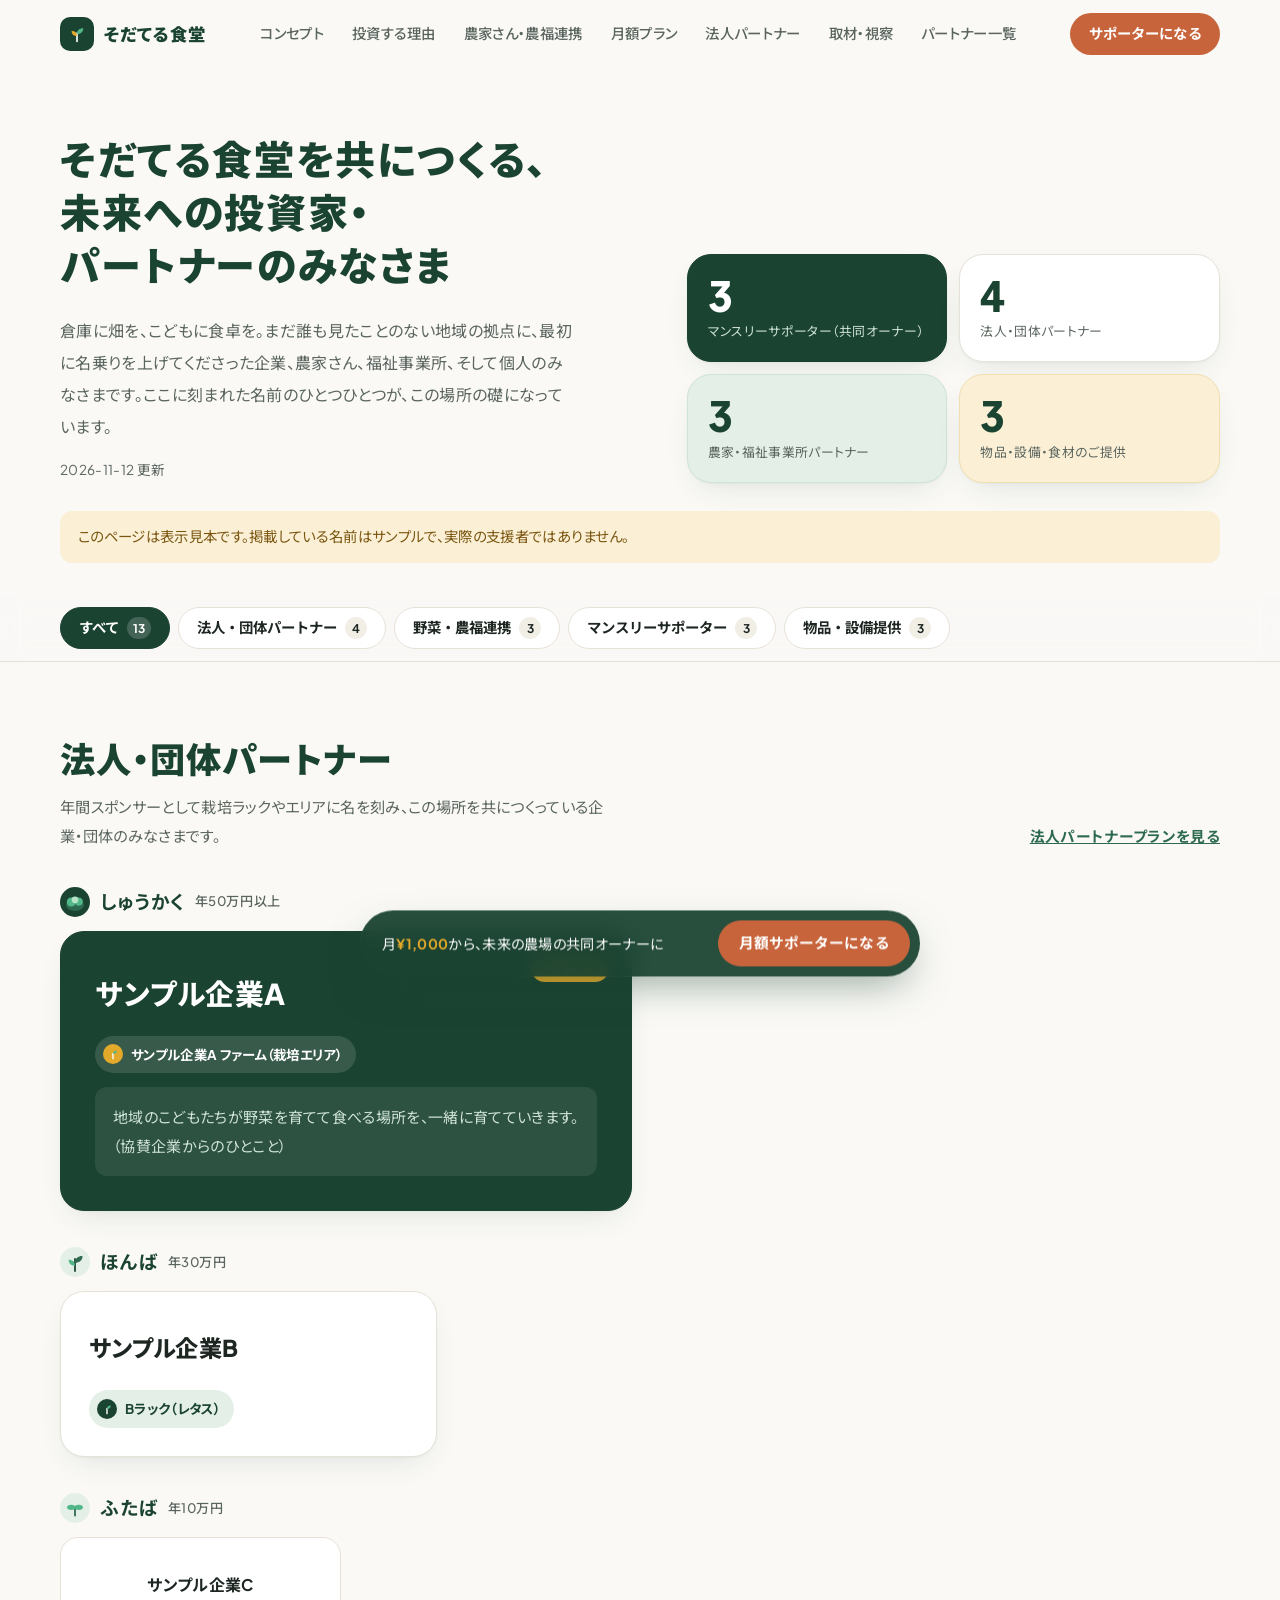
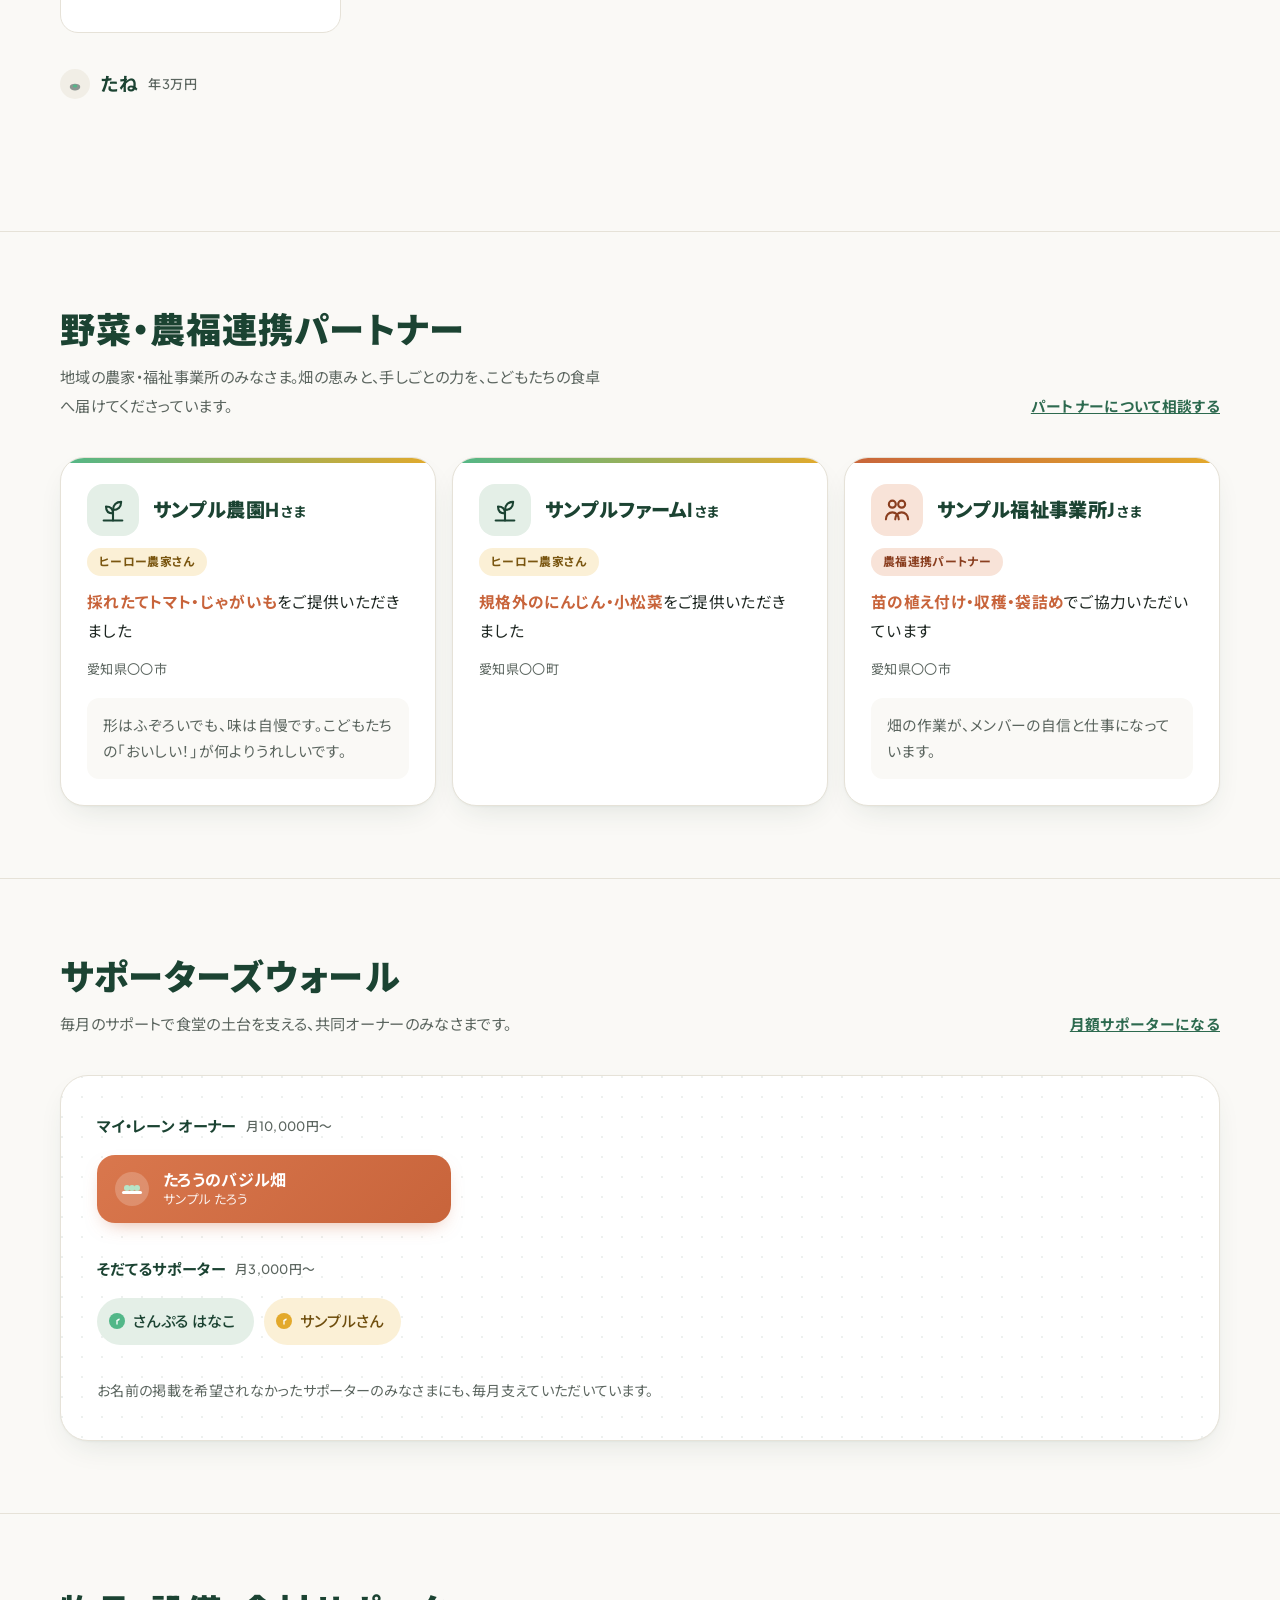
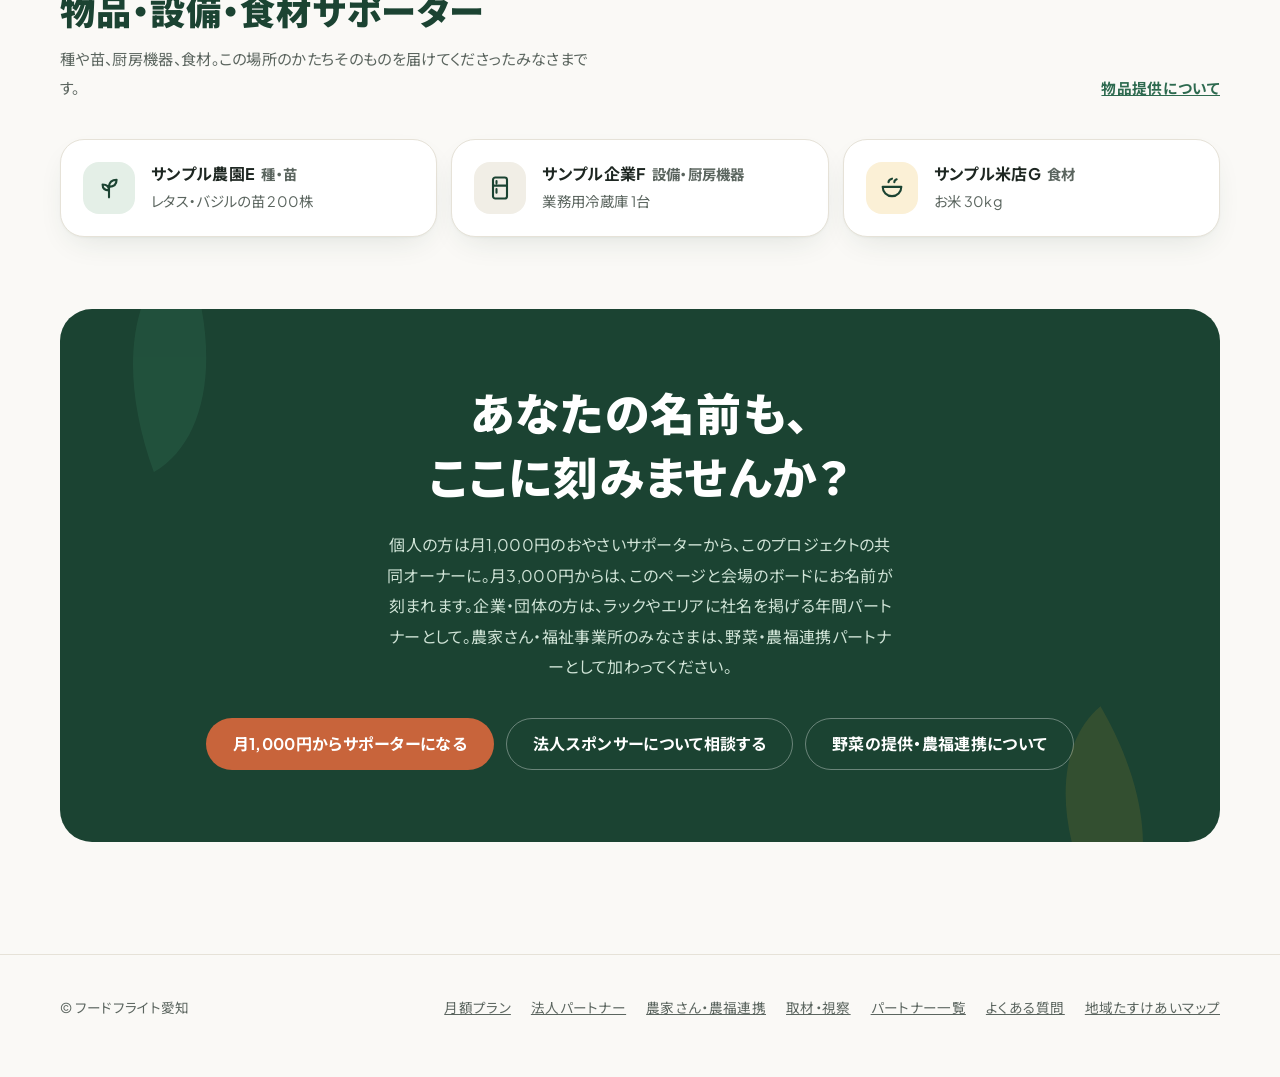
==== commit e2d1cd6f: "Add files via upload" ====
--- a/sponsors.html
+++ b/sponsors.html
@@ -8,6 +8,7 @@
   編集ガイド
   ・このページに載せる支援者は sponsors.json だけで管理します。このHTMLは基本的に触らなくてOKです。
       partners     … 法人・団体パートナー（tier: shukaku / honba / futaba / tane、rack: 協賛ラック・エリア名）
+      farmers      … 野菜・農福連携パートナー（kind: farm = 農家さん / welfare = 福祉事業所、item: 提供内容、area: 地域）
       monthly      … マンスリーサポーター（plan: lane = マイ・レーン オーナー / sodateru = そだてるサポーター）
       oyasai_count … おやさいサポーター（月1,000円・名前掲示なし）の人数
       inkind       … 物品・設備・食材（type: seed / equipment / food / other）
@@ -135,7 +136,7 @@
 .sp-hero h1{font-size:clamp(1.5rem,6.4vw,2.5rem);font-weight:900;line-height:1.32;color:var(--green-900);letter-spacing:.04em}
 .sp-lead{margin-top:24px;color:var(--ink-soft);max-width:32em;line-height:2}
 .sp-updated{margin-top:14px;font-size:.85rem;color:var(--ink-soft)}
-.sp-stats{display:grid;gap:12px;grid-template-columns:repeat(3,1fr)}
+.sp-stats{display:grid;gap:12px;grid-template-columns:repeat(2,1fr)}
 .stat{background:var(--paper);border:1px solid var(--line);border-radius:var(--r-l);padding:20px;display:flex;flex-direction:column;gap:6px;box-shadow:var(--shadow);min-width:0}
 .stat-num{font-weight:800;font-size:clamp(1.8rem,5vw,2.6rem);line-height:1;color:var(--green-900)}
 .stat-lbl{font-size:.8rem;color:var(--ink-soft);line-height:1.5}
@@ -246,6 +247,29 @@
 .cat[hidden]{display:none}
 .cat.first-visible{border-top:0}
 
+.stat-leaf{background:var(--green-100);border-color:#CFE3D6}
+
+/* farmers & agri-welfare partners */
+.fgrid{display:grid;gap:16px;grid-template-columns:1fr}
+@media (min-width:700px){.fgrid{grid-template-columns:repeat(2,1fr)}}
+@media (min-width:1080px){.fgrid{grid-template-columns:repeat(3,1fr)}}
+.fcard{position:relative;background:var(--paper);border:1px solid var(--line);border-radius:var(--r-l);box-shadow:var(--shadow);padding:26px;display:flex;flex-direction:column;gap:12px;color:inherit;text-decoration:none;min-width:0;overflow:hidden}
+a.fcard:hover{border-color:var(--green-700)}
+.fcard::before{content:"";position:absolute;left:0;right:0;top:0;height:5px;background:linear-gradient(90deg,var(--green-500),var(--mustard))}
+.fcard.welfare::before{background:linear-gradient(90deg,var(--terracotta),var(--mustard))}
+.fc-top{display:flex;align-items:center;gap:14px}
+.fc-ico{width:52px;height:52px;flex:none;border-radius:16px;display:grid;place-items:center;background:var(--green-100)}
+.fcard.welfare .fc-ico{background:#F8E3D8}
+.fc-ico svg{width:28px;height:28px}
+.fc-name{font-size:1.2rem;font-weight:900;color:var(--green-900);line-height:1.45}
+.fc-name small{font-size:.72em;font-weight:700;margin-left:2px}
+.fc-badge{align-self:flex-start;font-size:.74rem;font-weight:700;padding:3px 12px;border-radius:999px;background:var(--mustard-100);color:#7A5610}
+.fcard.welfare .fc-badge{background:#F8E3D8;color:#8A3E1F}
+.fc-item{font-size:.98rem;line-height:1.8}
+.fc-item b{color:var(--terracotta)}
+.fc-area{font-size:.82rem;color:var(--ink-soft)}
+.fcard blockquote{margin:4px 0 0;padding:14px 16px;border-radius:var(--r-s);background:var(--bg);color:var(--ink-soft);font-size:.92rem;line-height:1.8}
+
 /* ---------- final cta ---------- */
 .final{padding:0 0 112px}
 .final-card{position:relative;overflow:hidden;background:var(--green-900);color:#fff;border-radius:32px;padding:72px 32px;text-align:center}
@@ -289,6 +313,7 @@
     <nav class="nav" aria-label="サイト内">
       <a href="./#about">コンセプト</a>
       <a href="./#reasons">投資する理由</a>
+      <a href="./#farm">農家さん・農福連携</a>
       <a href="./#support">月額プラン</a>
       <a href="./#tiers">法人パートナー</a>
       <a href="./#media">取材・視察</a>
@@ -302,6 +327,7 @@
   <nav class="m-nav" id="m-nav" aria-label="メニュー">
     <a href="./#about">コンセプト</a>
     <a href="./#reasons">投資する理由</a>
+    <a href="./#farm">農家さん・農福連携</a>
     <a href="./#support">月額プラン</a>
     <a href="./#tiers">法人パートナー</a>
     <a href="./#media">取材・視察</a>
@@ -315,12 +341,13 @@
     <div class="wrap sp-hero-grid">
       <div>
         <h1><span class="ib">そだてる食堂を共につくる、</span><br><span class="ib">未来への投資家・</span><span class="ib">パートナーのみなさま</span></h1>
-        <p class="sp-lead">倉庫に畑を、こどもに食卓を。まだ誰も見たことのない地域の拠点に、最初に名乗りを上げてくださった方々です。ここに刻まれた名前のひとつひとつが、この場所の礎になっています。</p>
+        <p class="sp-lead">倉庫に畑を、こどもに食卓を。まだ誰も見たことのない地域の拠点に、最初に名乗りを上げてくださった企業、農家さん、福祉事業所、そして個人のみなさまです。ここに刻まれた名前のひとつひとつが、この場所の礎になっています。</p>
         <p class="sp-updated" id="updated"></p>
       </div>
       <div class="sp-stats" aria-label="支援者の人数">
         <div class="stat stat-dark"><span class="stat-num num" id="stat-monthly">–</span><span class="stat-lbl">マンスリーサポーター（共同オーナー）</span></div>
         <div class="stat"><span class="stat-num num" id="stat-partners">–</span><span class="stat-lbl">法人・団体パートナー</span></div>
+        <div class="stat stat-leaf"><span class="stat-num num" id="stat-farmers">–</span><span class="stat-lbl">農家・福祉事業所パートナー</span></div>
         <div class="stat stat-sun"><span class="stat-num num" id="stat-inkind">–</span><span class="stat-lbl">物品・設備・食材のご提供</span></div>
       </div>
     </div>
@@ -331,6 +358,7 @@
     <div class="wrap sp-filter" role="group" aria-label="カテゴリーで絞り込む">
       <button type="button" class="chip" data-filter="all" aria-pressed="true">すべて</button>
       <button type="button" class="chip" data-filter="partners" aria-pressed="false">法人・団体パートナー</button>
+      <button type="button" class="chip" data-filter="farmers" aria-pressed="false">野菜・農福連携</button>
       <button type="button" class="chip" data-filter="wall" aria-pressed="false">マンスリーサポーター</button>
       <button type="button" class="chip" data-filter="inkind" aria-pressed="false">物品・設備提供</button>
     </div>
@@ -346,10 +374,11 @@
         <svg class="leaf l1" viewBox="0 0 100 100" aria-hidden="true"><path d="M50 95C50 45 70 10 98 5c0 50-20 85-48 90z" fill="#52B788"/></svg>
         <svg class="leaf l2" viewBox="0 0 100 100" aria-hidden="true"><path d="M50 95C50 45 70 10 98 5c0 50-20 85-48 90z" fill="#E3A92B"/></svg>
         <h2 id="join-title"><span class="ib">あなたの名前も、</span><br><span class="ib">ここに刻みませんか？</span></h2>
-        <p>個人の方は月1,000円のおやさいサポーターから、このプロジェクトの共同オーナーに。月3,000円からは、このページと会場のボードにお名前が刻まれます。企業・団体の方は、ラックやエリアに社名を掲げる年間パートナーとして加わってください。</p>
+        <p>個人の方は月1,000円のおやさいサポーターから、このプロジェクトの共同オーナーに。月3,000円からは、このページと会場のボードにお名前が刻まれます。企業・団体の方は、ラックやエリアに社名を掲げる年間パートナーとして。農家さん・福祉事業所のみなさまは、野菜・農福連携パートナーとして加わってください。</p>
         <div class="row">
           <a class="btn btn-primary js-monthly" href="./#support">月1,000円からサポーターになる</a>
           <a class="btn btn-ghost js-form" href="./#tiers">法人スポンサーについて相談する</a>
+          <a class="btn btn-ghost" href="./#farm">野菜の提供・農福連携について</a>
         </div>
       </div>
     </div>
@@ -362,6 +391,7 @@
     <nav aria-label="フッター">
       <a href="./#support">月額プラン</a>
       <a href="./#tiers">法人パートナー</a>
+      <a href="./#farm">農家さん・農福連携</a>
       <a href="./#media">取材・視察</a>
       <a href="sponsors.html">パートナー一覧</a>
       <a href="./#faq">よくある質問</a>
@@ -403,7 +433,7 @@
   const reduce = matchMedia("(prefers-reduced-motion: reduce)").matches;
   const SELECTORS = [
     ".hero-tags",".hero h1",".hero-lead",".hero-actions",".hero-meta",".collage > *",
-    ".sec-head",".tile",".reason",".story-photo",".story-body",".goal-card",".budget",
+    ".sec-head",".tile",".reason",".farm-card",".farm-flow",".farm-cta",".fcard",".story-photo",".story-body",".goal-card",".budget",
     ".sim",".plan",".role",".tier",".corp-why > div",".media",".angles li",".way",
     ".org-text",".facts",".faq details",".final-card",
     ".sp-hero h1",".sp-lead",".stat",".cat-head",".pcard",".logo-tile",".name-row li",
@@ -556,6 +586,23 @@
     }).join("")}</div>`;
   }
 
+  const FARM_ICON = '<svg viewBox="0 0 24 24" fill="none" stroke="#1B4332" stroke-width="1.8" stroke-linecap="round" stroke-linejoin="round"><path d="M12 21v-9"/><path d="M12 12c0-4.5 2.8-7 7-7 0 4.5-2.8 7-7 7z"/><path d="M12 15c0-3.8-2.3-6-6-6 0 3.8 2.3 6 6 6z"/><path d="M4 21h16"/></svg>';
+  const WELFARE_ICON = '<svg viewBox="0 0 24 24" fill="none" stroke="#8A3E1F" stroke-width="1.8" stroke-linecap="round" stroke-linejoin="round"><circle cx="8" cy="7" r="3"/><circle cx="16" cy="7" r="3"/><path d="M2.5 20c0-3.6 2.5-6 5.5-6s5.5 2.4 5.5 6"/><path d="M10.5 20c0-3.6 2.5-6 5.5-6s5.5 2.4 5.5 6"/></svg>';
+  function farmersHTML(list){
+    if (!list.length) return `<p class="empty">最初の「ヒーロー農家さん」を募集しています。規格外の野菜や、採れすぎた旬の野菜を、こどもたちの食卓へ。<a href="./#farm">野菜の提供・農福連携について</a></p>`;
+    return `<div class="fgrid">${list.map(f => {
+      const w = f.kind === "welfare";
+      const u = safeUrl(f.url);
+      const inner = `<div class="fc-top"><span class="fc-ico">${w ? WELFARE_ICON : FARM_ICON}</span><span class="fc-name">${esc(f.name)}<small>さま</small></span></div>
+        <span class="fc-badge">${w ? "農福連携パートナー" : "ヒーロー農家さん"}</span>
+        ${f.item ? `<p class="fc-item"><b>${esc(f.item)}</b>${w ? "でご協力いただいています" : "をご提供いただきました"}</p>` : ""}
+        ${f.area ? `<span class="fc-area">${esc(f.area)}</span>` : ""}
+        ${f.message ? `<blockquote>${esc(f.message)}</blockquote>` : ""}`;
+      return u ? `<a class="fcard${w ? " welfare" : ""}" href="${esc(u)}" target="_blank" rel="noopener">${inner}</a>`
+               : `<div class="fcard${w ? " welfare" : ""}">${inner}</div>`;
+    }).join("")}</div>`;
+  }
+
   const section = (id, title, lead, link, body) => `
     <section class="cat" id="${id}" aria-labelledby="${id}-title"><div class="wrap">
       <div class="cat-head"><div><h2 id="${id}-title">${title}</h2><p>${lead}</p></div>${link}</div>
@@ -569,11 +616,14 @@
     if (!monthly.length && Array.isArray(d.supporters)) monthly = d.supporters.map(n => ({ name:n, plan:"sodateru" }));
     const oyasai = Math.max(0, parseInt(d.oyasai_count, 10) || 0);
     const inkind = Array.isArray(d.inkind) ? d.inkind : [];
+    const farmers = Array.isArray(d.farmers) ? d.farmers : [];
     const note = d.monthly_note || d.supporters_note || "";
 
     document.getElementById("content").innerHTML =
       section("partners", "法人・団体パートナー", "年間スポンサーとして栽培ラックやエリアに名を刻み、この場所を共につくっている企業・団体のみなさまです。",
         `<a class="cta-link" href="./#tiers">法人パートナープランを見る</a>`, partnersHTML(partners)) +
+      section("farmers", "野菜・農福連携パートナー", "地域の農家・福祉事業所のみなさま。畑の恵みと、手しごとの力を、こどもたちの食卓へ届けてくださっています。",
+        `<a class="cta-link" href="./#farm">パートナーについて相談する</a>`, farmersHTML(farmers)) +
       section("wall", "サポーターズウォール", "毎月のサポートで食堂の土台を支える、共同オーナーのみなさまです。",
         `<a class="cta-link js-monthly" href="./#support">月額サポーターになる</a>`, wallHTML(monthly, oyasai, note)) +
       section("inkind", "物品・設備・食材サポーター", "種や苗、厨房機器、食材。この場所のかたちそのものを届けてくださったみなさまです。",
@@ -582,12 +632,13 @@
     document.querySelectorAll("#content .js-monthly").forEach(a => {
       if (MONTHLY_URL){ a.href = MONTHLY_URL; a.target = "_blank"; a.rel = "noopener"; }
     });
-    const counts = { monthly: monthly.length + oyasai, partners: partners.length, inkind: inkind.length };
+    const counts = { monthly: monthly.length + oyasai, partners: partners.length, inkind: inkind.length, farmers: farmers.length };
+    sodateruCount(document.getElementById("stat-farmers"), counts.farmers, { from: 0, duration: 1400 });
     sodateruCount(document.getElementById("stat-monthly"), counts.monthly, { from: 0, duration: 1400 });
     sodateruCount(document.getElementById("stat-partners"), counts.partners, { from: 0, duration: 1400 });
     sodateruCount(document.getElementById("stat-inkind"), counts.inkind, { from: 0, duration: 1400 });
-    const chipCount = { partners: counts.partners, wall: counts.monthly, inkind: counts.inkind };
-    chipCount.all = chipCount.partners + chipCount.wall + chipCount.inkind;
+    const chipCount = { partners: counts.partners, farmers: counts.farmers, wall: counts.monthly, inkind: counts.inkind };
+    chipCount.all = chipCount.partners + chipCount.farmers + chipCount.wall + chipCount.inkind;
     document.querySelectorAll(".chip").forEach(c => {
       const span = document.createElement("span"); span.className = "cnt"; span.textContent = chipCount[c.dataset.filter] ?? 0;
       c.appendChild(span);
@@ -595,7 +646,7 @@
     sodateruReveal(document.getElementById("content"));
     setupFilter();
     if (d.updated) document.getElementById("updated").textContent = `${d.updated} 更新`;
-    const hasSample = [...partners, ...monthly, ...inkind].some(x => x && x.sample);
+    const hasSample = [...partners, ...farmers, ...monthly, ...inkind].some(x => x && x.sample);
     document.getElementById("sample-notice").hidden = !hasSample;
   }
 
@@ -633,7 +684,7 @@
     };
     chips.forEach(c => c.addEventListener("click", () => apply(c.dataset.filter)));
     const hash = location.hash.replace("#", "");
-    if (["partners","wall","inkind"].includes(hash)) apply(hash); else markFirst();
+    if (["partners","farmers","wall","inkind"].includes(hash)) apply(hash); else markFirst();
   }
 
   fetch("sponsors.json", { cache: "no-cache" })
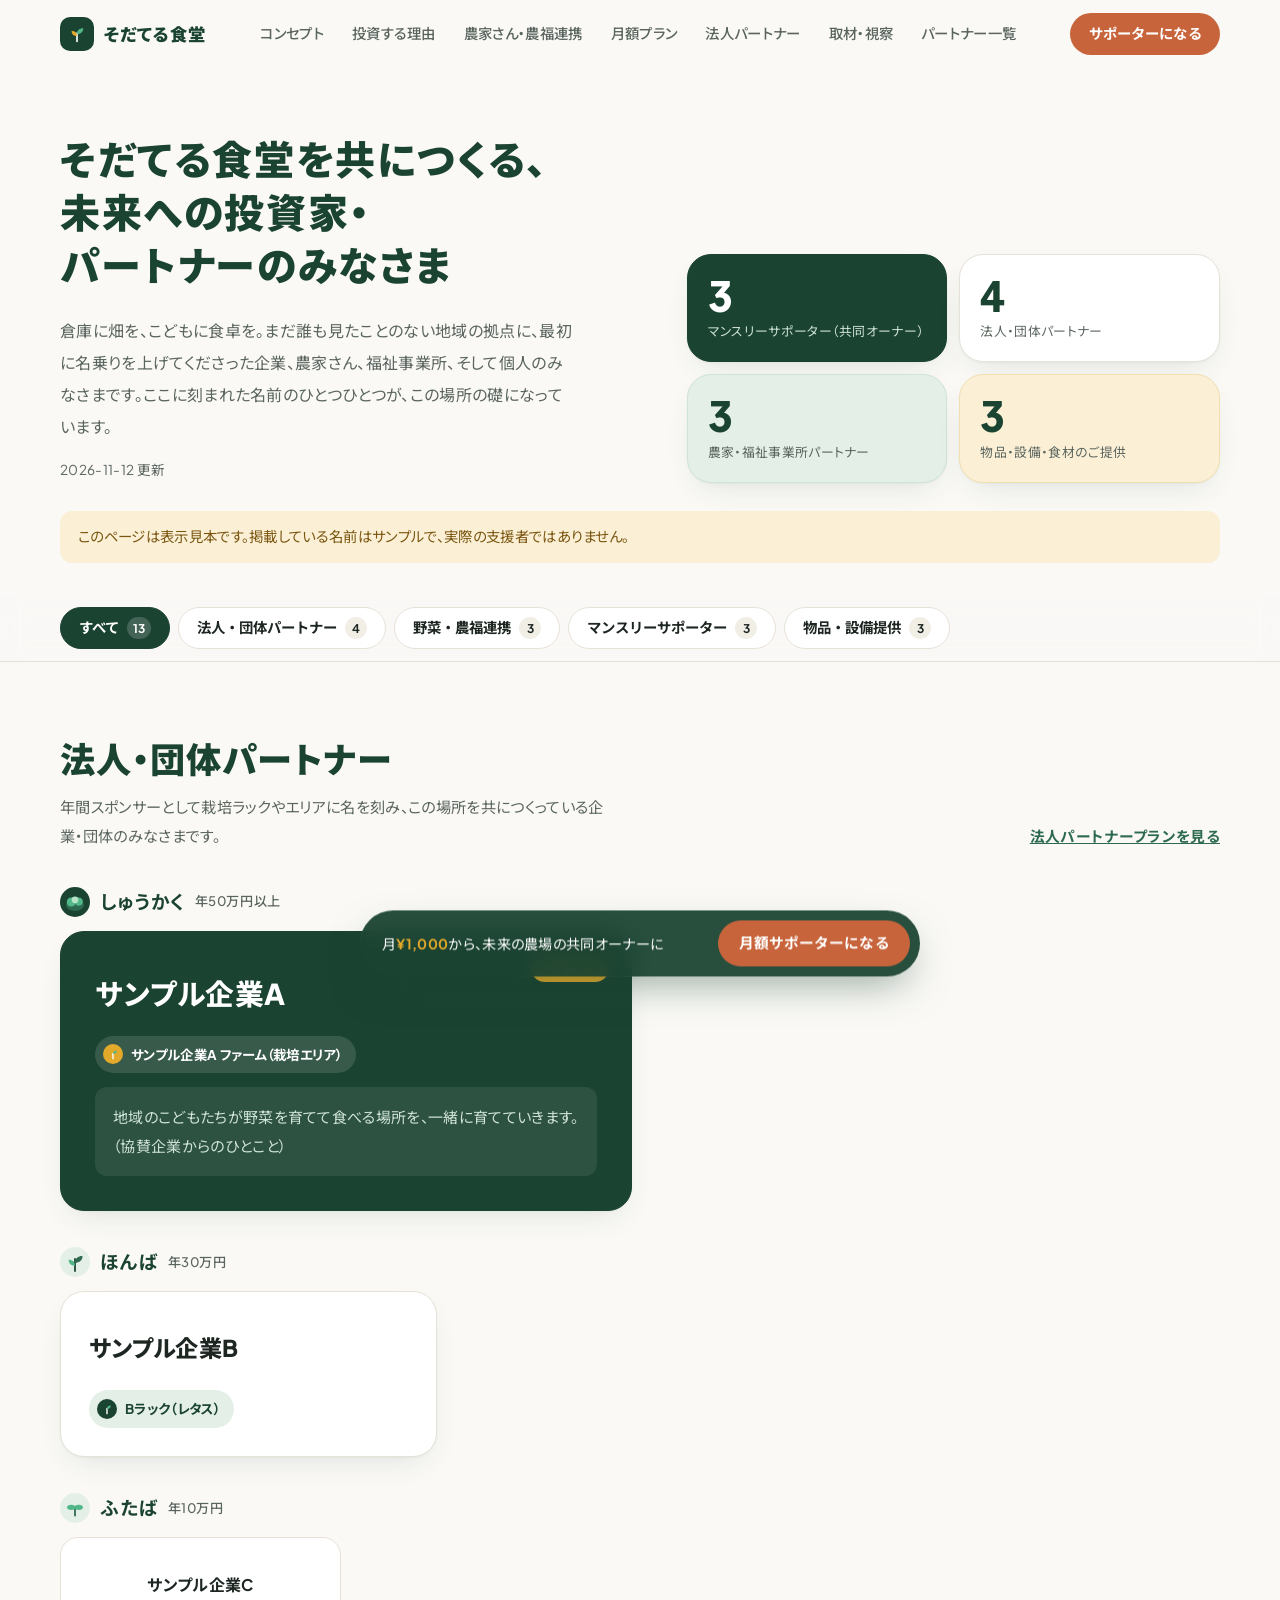
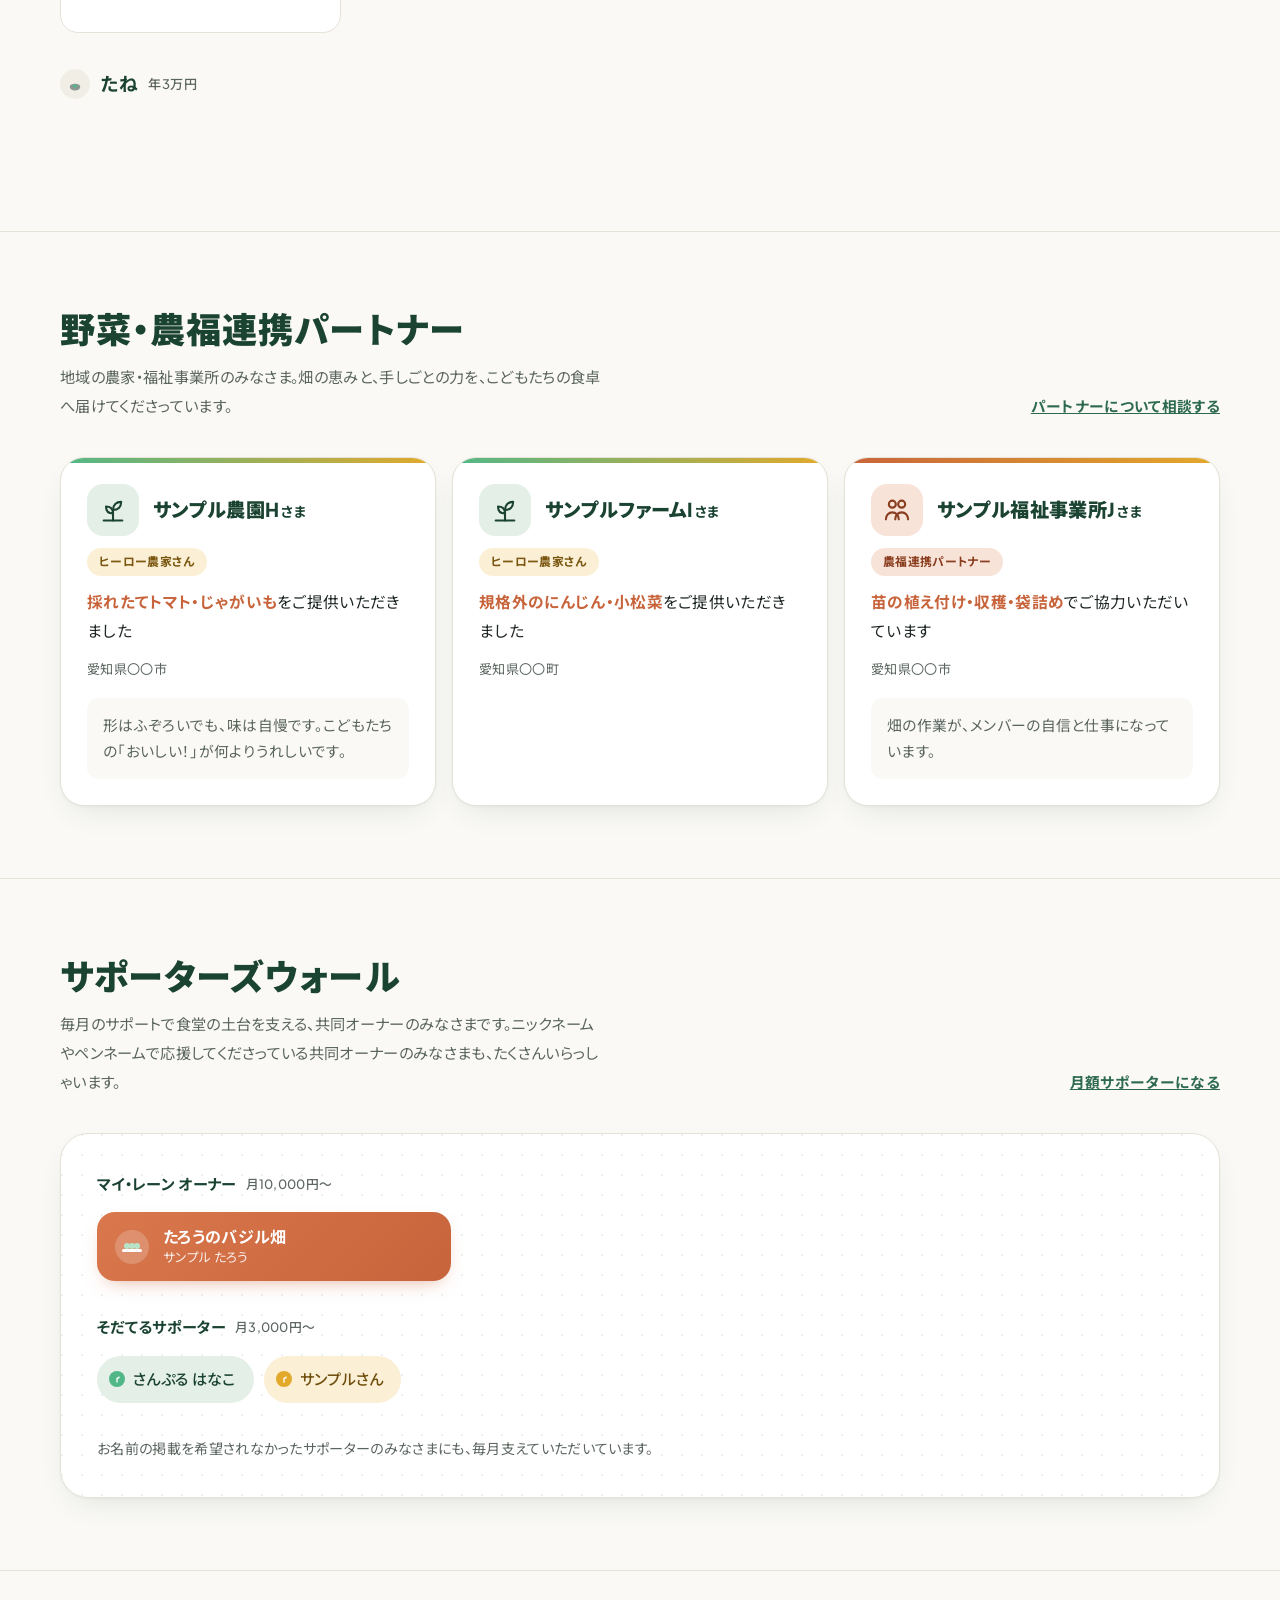
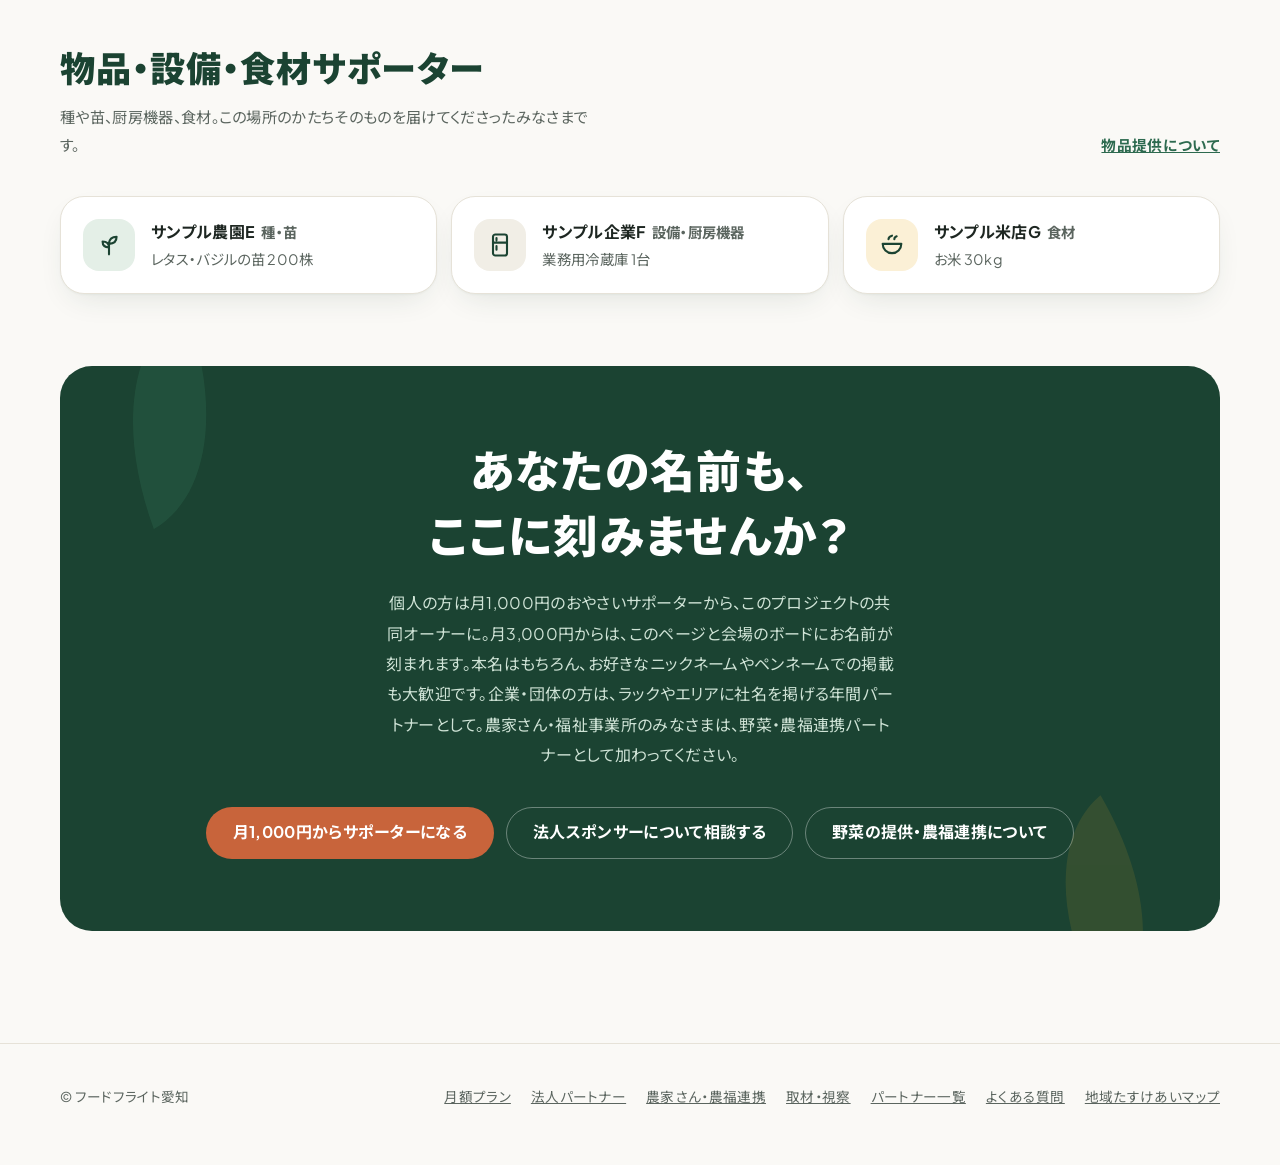
==== commit 819634aa: "Add files via upload" ====
--- a/sponsors.html
+++ b/sponsors.html
@@ -374,7 +374,7 @@
         <svg class="leaf l1" viewBox="0 0 100 100" aria-hidden="true"><path d="M50 95C50 45 70 10 98 5c0 50-20 85-48 90z" fill="#52B788"/></svg>
         <svg class="leaf l2" viewBox="0 0 100 100" aria-hidden="true"><path d="M50 95C50 45 70 10 98 5c0 50-20 85-48 90z" fill="#E3A92B"/></svg>
         <h2 id="join-title"><span class="ib">あなたの名前も、</span><br><span class="ib">ここに刻みませんか？</span></h2>
-        <p>個人の方は月1,000円のおやさいサポーターから、このプロジェクトの共同オーナーに。月3,000円からは、このページと会場のボードにお名前が刻まれます。企業・団体の方は、ラックやエリアに社名を掲げる年間パートナーとして。農家さん・福祉事業所のみなさまは、野菜・農福連携パートナーとして加わってください。</p>
+        <p>個人の方は月1,000円のおやさいサポーターから、このプロジェクトの共同オーナーに。月3,000円からは、このページと会場のボードにお名前が刻まれます。本名はもちろん、お好きなニックネームやペンネームでの掲載も大歓迎です。企業・団体の方は、ラックやエリアに社名を掲げる年間パートナーとして。農家さん・福祉事業所のみなさまは、野菜・農福連携パートナーとして加わってください。</p>
         <div class="row">
           <a class="btn btn-primary js-monthly" href="./#support">月1,000円からサポーターになる</a>
           <a class="btn btn-ghost js-form" href="./#tiers">法人スポンサーについて相談する</a>
@@ -624,7 +624,7 @@
         `<a class="cta-link" href="./#tiers">法人パートナープランを見る</a>`, partnersHTML(partners)) +
       section("farmers", "野菜・農福連携パートナー", "地域の農家・福祉事業所のみなさま。畑の恵みと、手しごとの力を、こどもたちの食卓へ届けてくださっています。",
         `<a class="cta-link" href="./#farm">パートナーについて相談する</a>`, farmersHTML(farmers)) +
-      section("wall", "サポーターズウォール", "毎月のサポートで食堂の土台を支える、共同オーナーのみなさまです。",
+      section("wall", "サポーターズウォール", "毎月のサポートで食堂の土台を支える、共同オーナーのみなさまです。ニックネームやペンネームで応援してくださっている共同オーナーのみなさまも、たくさんいらっしゃいます。",
         `<a class="cta-link js-monthly" href="./#support">月額サポーターになる</a>`, wallHTML(monthly, oyasai, note)) +
       section("inkind", "物品・設備・食材サポーター", "種や苗、厨房機器、食材。この場所のかたちそのものを届けてくださったみなさまです。",
         `<a class="cta-link" href="./#others">物品提供について</a>`, inkindHTML(inkind));
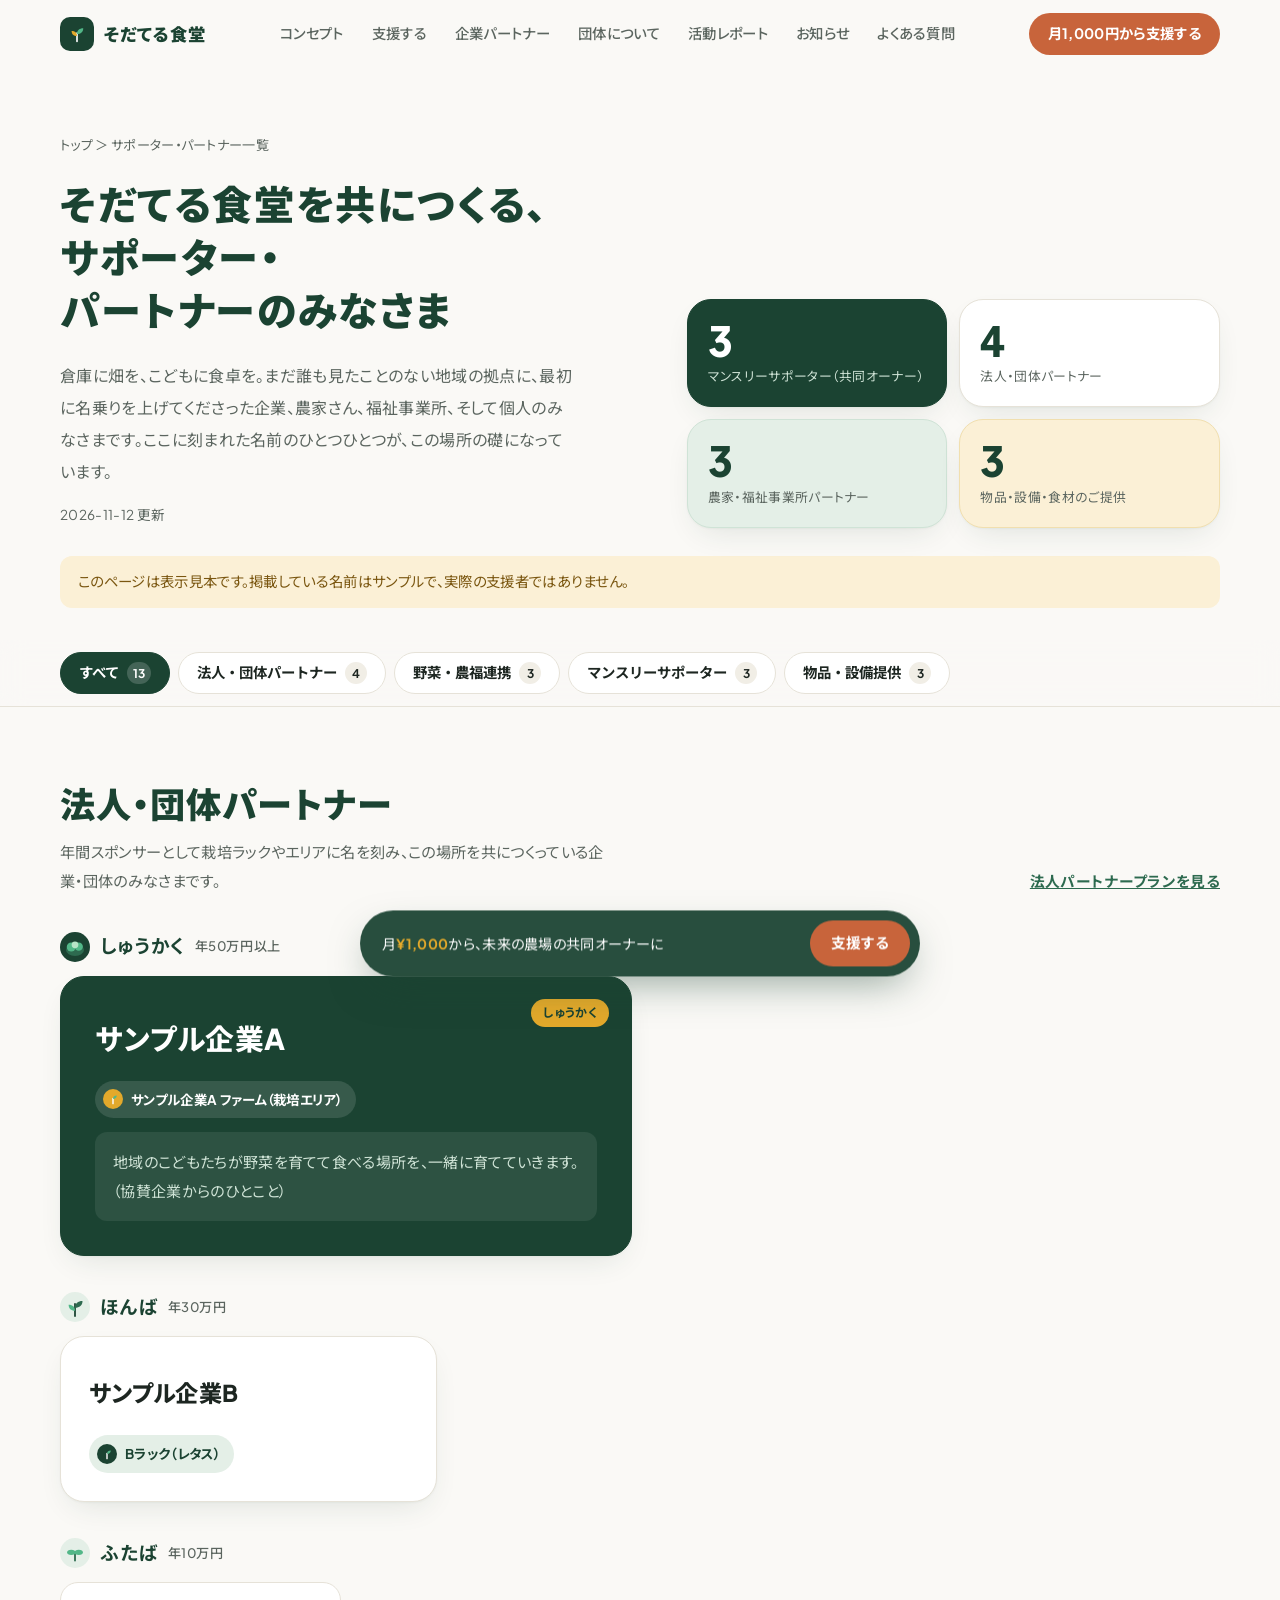
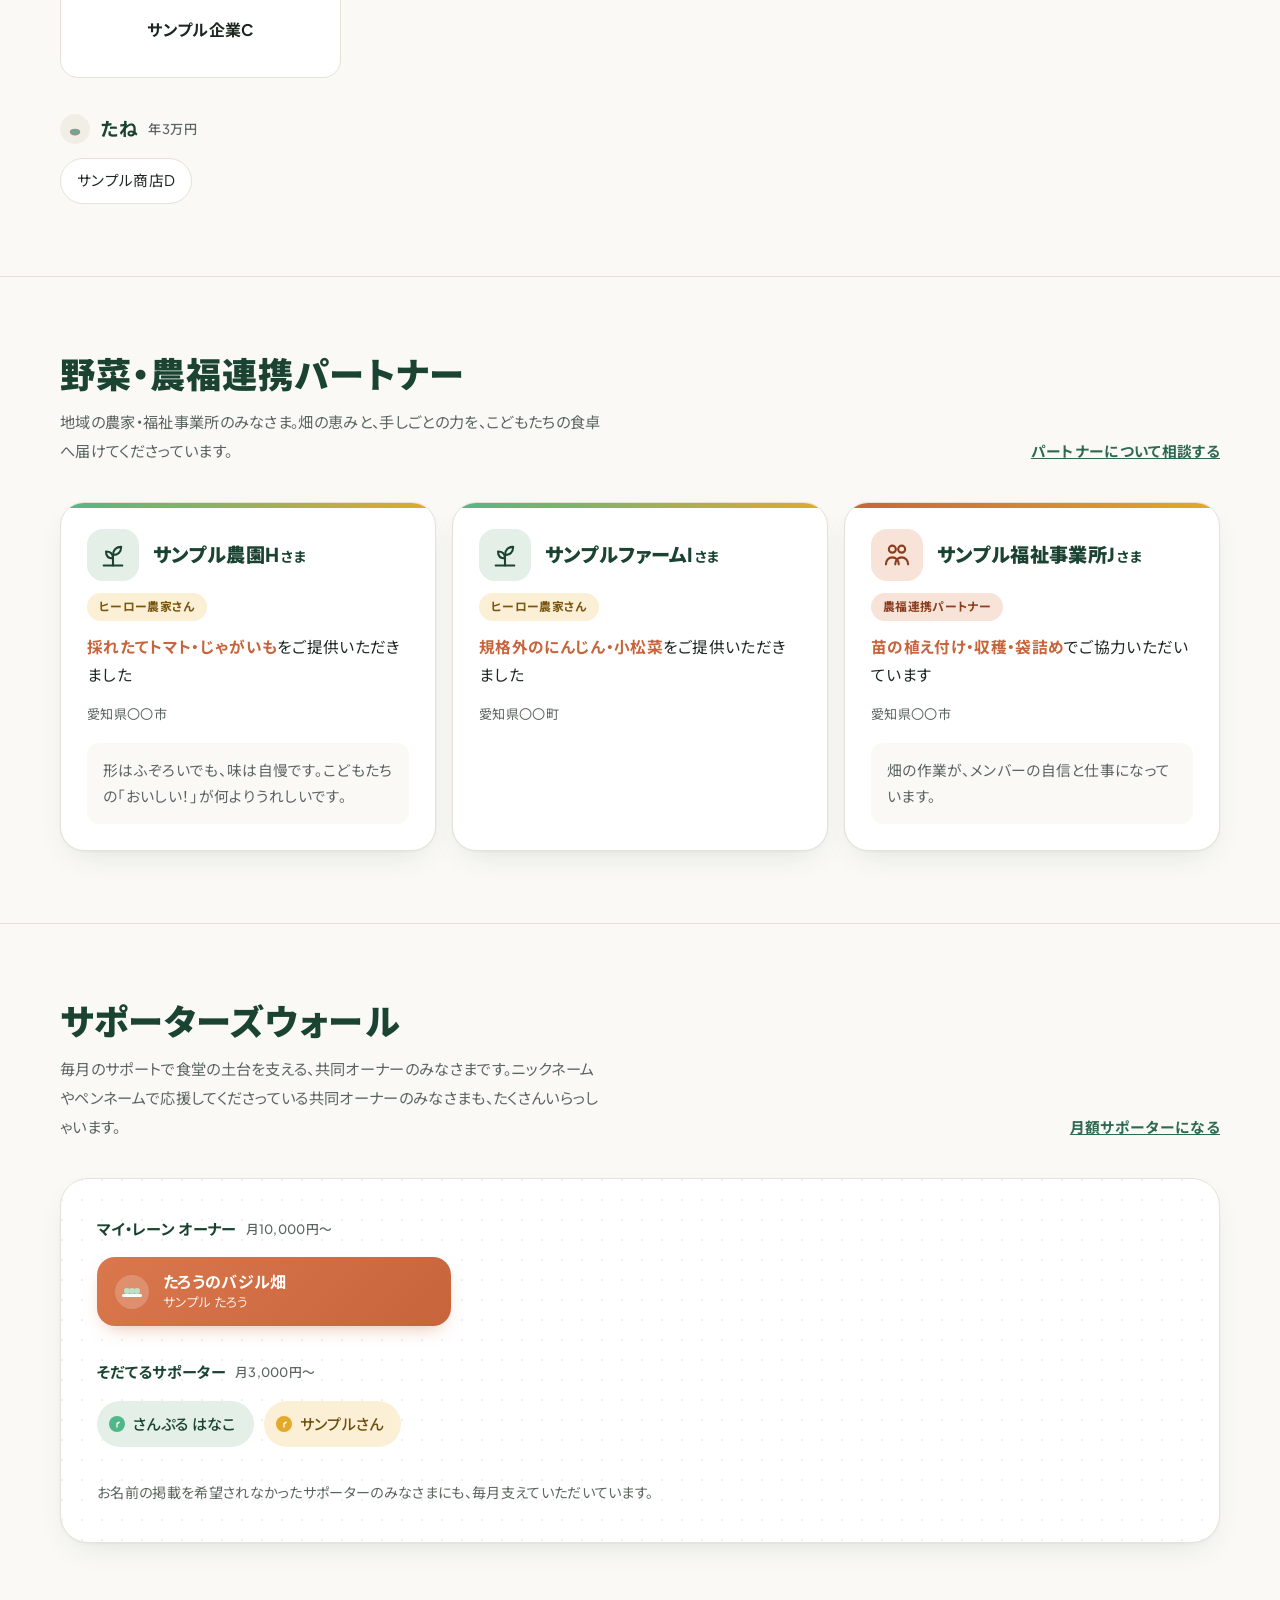
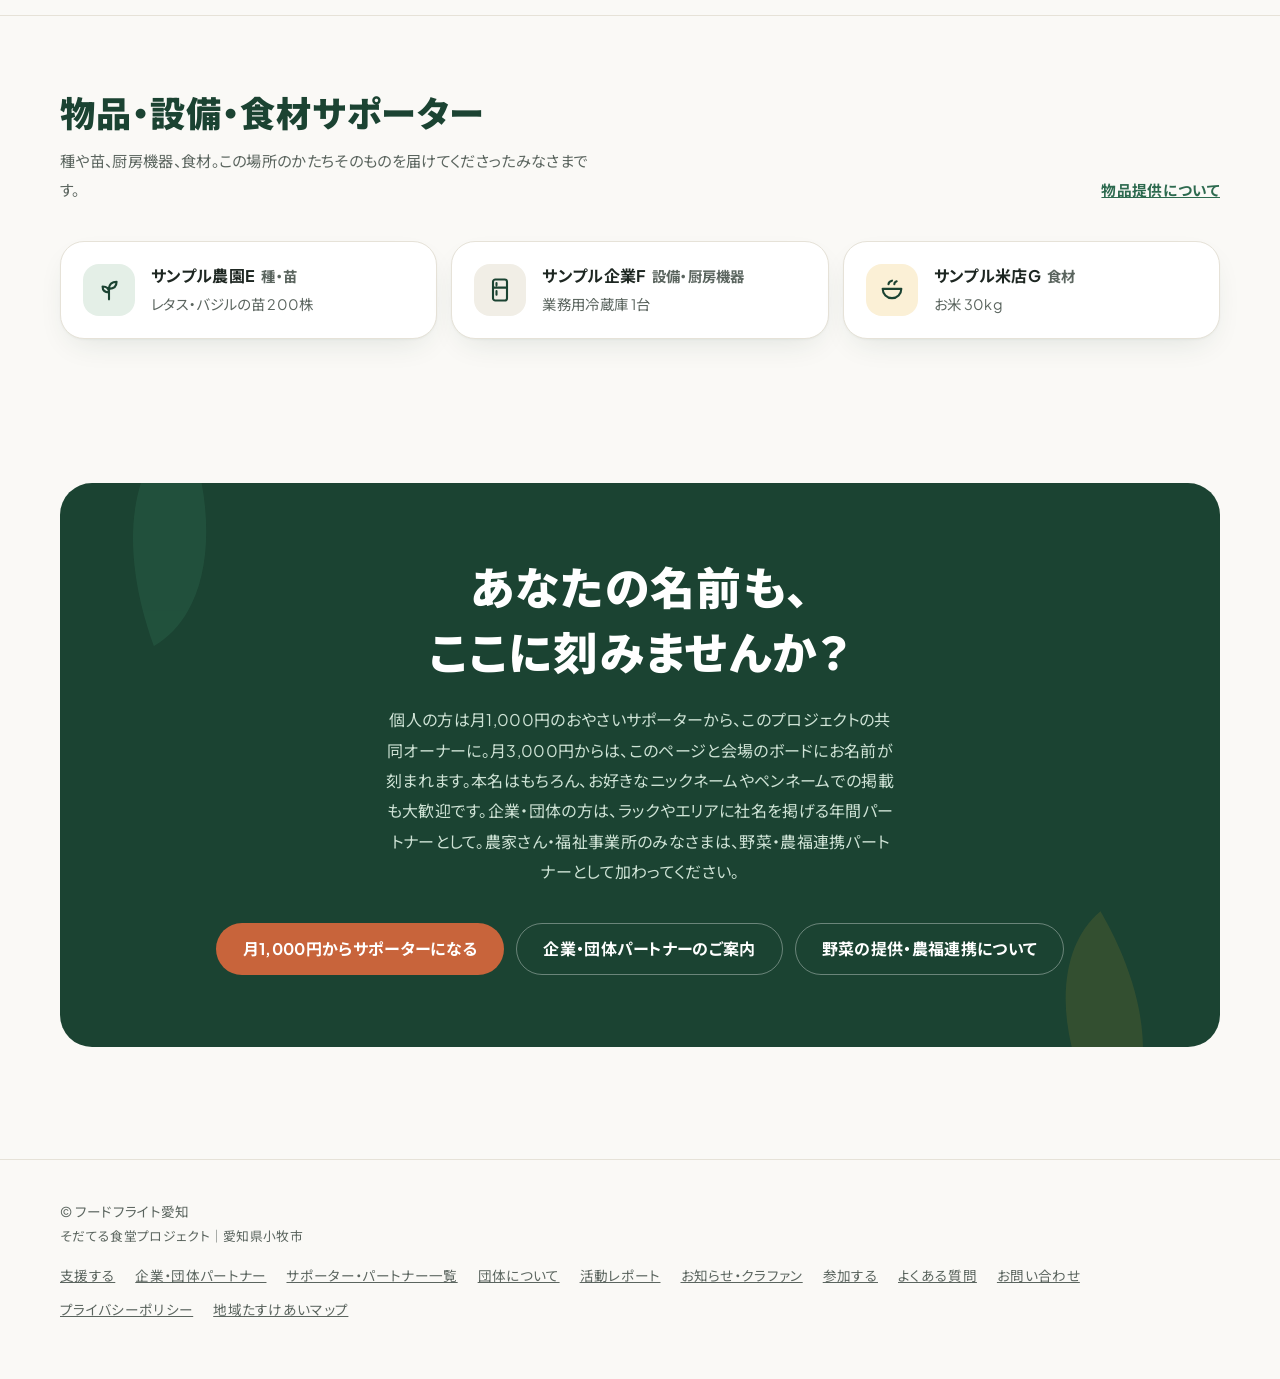
==== commit cb3eb36e: "Add files via upload" ====
--- a/sponsors.html
+++ b/sponsors.html
@@ -3,344 +3,65 @@
 <head>
 <meta charset="utf-8">
 <meta name="viewport" content="width=device-width, initial-scale=1, viewport-fit=cover">
-<!--
-  ============================================================
-  編集ガイド
-  ・このページに載せる支援者は sponsors.json だけで管理します。このHTMLは基本的に触らなくてOKです。
-      partners     … 法人・団体パートナー（tier: shukaku / honba / futaba / tane、rack: 協賛ラック・エリア名）
-      farmers      … 野菜・農福連携パートナー（kind: farm = 農家さん / welfare = 福祉事業所、item: 提供内容、area: 地域）
-      monthly      … マンスリーサポーター（plan: lane = マイ・レーン オーナー / sodateru = そだてるサポーター）
-      oyasai_count … おやさいサポーター（月1,000円・名前掲示なし）の人数
-      inkind       … 物品・設備・食材（type: seed / equipment / food / other）
-  ・"sample": true の項目が残っていると、ページ上部に「表示見本」の案内が出ます。本番前に削除してください。
-  ・下の <script> の設定欄（MONTHLY_URL など）は index.html と同じ値にしてください。
-  ・ヘッダー・フッター・色・ボタンのスタイルは index.html と共通です。片方を変えたら、もう片方も合わせてください。
-  ============================================================
--->
-<title>投資家・パートナーのみなさま｜そだてる食堂</title>
-<meta name="description" content="そだてる食堂を共につくる、未来への投資家・パートナーのみなさま。法人パートナー、マンスリーサポーター、物品をご提供いただいた方々をご紹介します。">
+<title>サポーター・パートナー一覧｜そだてる食堂</title>
+<meta name="description" content="そだてる食堂を共につくる、企業・団体パートナー、農家さん・福祉事業所、マンスリーサポーターのみなさまのご紹介です。">
 <meta property="og:type" content="website">
-<meta property="og:title" content="未来への投資家・パートナーのみなさま｜そだてる食堂">
-<meta property="og:description" content="倉庫×水耕栽培×こども食堂。この場所を最初につくった人たちの名前が、ここに刻まれています。">
+<meta property="og:site_name" content="そだてる食堂">
+<meta property="og:title" content="サポーター・パートナー一覧｜そだてる食堂">
+<meta property="og:description" content="そだてる食堂を共につくる、企業・団体パートナー、農家さん・福祉事業所、マンスリーサポーターのみなさまのご紹介です。">
 <meta property="og:url" content="https://foodflight-aichi.github.io/sodateru/sponsors.html">
+<meta property="og:image" content="https://foodflight-aichi.github.io/sodateru/ogp.png">
 <meta property="og:locale" content="ja_JP">
+<meta name="twitter:card" content="summary_large_image">
+<meta name="twitter:image" content="https://foodflight-aichi.github.io/sodateru/ogp.png">
 <meta name="theme-color" content="#FAF9F6">
+<link rel="icon" href="favicon.svg" type="image/svg+xml">
 <link rel="preconnect" href="https://fonts.googleapis.com">
 <link rel="preconnect" href="https://fonts.gstatic.com" crossorigin>
 <link href="https://fonts.googleapis.com/css2?family=Plus+Jakarta+Sans:wght@400;500;600;700;800&family=Noto+Sans+JP:wght@400;500;700;900&display=swap" rel="stylesheet">
-<style>
-:root{
-  --bg:#FAF9F6;
-  --paper:#FFFFFF;
-  --sand:#F1EEE6;
-  --green-900:#1B4332;
-  --green-700:#2D6A4F;
-  --green-500:#52B788;
-  --green-100:#E4EFE7;
-  --terracotta:#C8643B;
-  --terracotta-d:#AE5230;
-  --mustard:#E3A92B;
-  --mustard-100:#FBF0D6;
-  --ink:#1D2621;
-  --ink-soft:#5B655F;
-  --line:#E6E2D8;
-  --shadow:0 1px 2px rgba(27,67,50,.04),0 12px 32px -12px rgba(27,67,50,.14);
-  --r-s:12px;--r-m:18px;--r-l:24px;
-  --en:"Plus Jakarta Sans",sans-serif;
-  --ja:"Noto Sans JP",sans-serif;
-}
-*{box-sizing:border-box}
-html{scroll-behavior:smooth;-webkit-text-size-adjust:100%}
-body{margin:0;background:var(--bg);color:var(--ink);font-family:var(--en),var(--ja);font-size:16px;line-height:1.9;letter-spacing:.02em;-webkit-font-smoothing:antialiased;font-feature-settings:"palt" 1}
-img{display:block;max-width:100%}
-svg{display:block}
-a{color:var(--green-700)}
-p{margin:0}
-h1,h2,h3{margin:0;line-height:1.4;font-weight:700;letter-spacing:.03em}
-:focus-visible{outline:3px solid var(--mustard);outline-offset:3px;border-radius:6px}
-.wrap{width:min(1160px,100% - 40px);margin-inline:auto}
-.ib{display:inline-block}
-.num{font-family:var(--en);font-feature-settings:"tnum" 1;letter-spacing:-.01em}
-.tmp{display:inline-block;font-size:.72em;font-weight:700;line-height:1.5;padding:0 .5em;border-radius:999px;background:var(--mustard-100);color:#8A6210;vertical-align:.15em;letter-spacing:0}
-
-/* ---------- buttons ---------- */
-.btn{display:inline-flex;align-items:center;justify-content:center;gap:.5em;min-height:52px;padding:0 26px;border-radius:999px;font-family:var(--en),var(--ja);font-weight:700;font-size:1rem;text-decoration:none;border:1.5px solid transparent;transition:background-color .2s,color .2s,border-color .2s,transform .2s;white-space:nowrap}
-.btn-primary{background:var(--terracotta);color:#fff}
-.btn-primary:hover{background:var(--terracotta-d)}
-.btn-dark{background:var(--green-900);color:#fff}
-.btn-dark:hover{background:var(--green-700)}
-.btn-ghost{border-color:var(--line);background:var(--paper);color:var(--ink)}
-.btn-ghost:hover{border-color:var(--green-700);color:var(--green-700)}
-.btn-sm{min-height:42px;padding:0 18px;font-size:.9rem}
-.btn-block{width:100%}
-
-/* ---------- header ---------- */
-.site-head{position:sticky;top:0;z-index:30;background:color-mix(in srgb,var(--bg) 82%,transparent);backdrop-filter:saturate(1.4) blur(14px);-webkit-backdrop-filter:saturate(1.4) blur(14px);border-bottom:1px solid transparent;transition:border-color .2s}
-.site-head.is-scrolled{border-bottom-color:var(--line)}
-.site-head .wrap{display:flex;align-items:center;justify-content:space-between;gap:16px;height:68px}
-.brand{display:flex;align-items:center;gap:10px;text-decoration:none;color:var(--green-900);font-weight:900;font-size:1.08rem;letter-spacing:.06em}
-.brand-mark{width:34px;height:34px;border-radius:10px;background:var(--green-900);display:grid;place-items:center}
-.brand-mark svg{width:20px;height:20px}
-.nav{display:flex;gap:28px;font-size:.9rem;font-weight:500}
-.nav a{color:var(--ink-soft);text-decoration:none}
-.nav a:hover{color:var(--green-900)}
-@media (max-width:900px){.nav{display:none}}
-@media (max-width:480px){.site-head .btn-sm{padding:0 14px;font-size:.82rem}}
-
-/* ---------- header glass & mobile menu ---------- */
-.site-head{background:transparent;backdrop-filter:none;-webkit-backdrop-filter:none;transition:background-color .3s,border-color .3s,box-shadow .3s}
-.site-head.is-scrolled,.site-head.menu-open{background:color-mix(in srgb,var(--bg) 72%,transparent);backdrop-filter:saturate(1.6) blur(16px);-webkit-backdrop-filter:saturate(1.6) blur(16px);border-bottom-color:var(--line);box-shadow:0 10px 30px -22px rgba(27,67,50,.45)}
-.head-right{display:flex;align-items:center;gap:10px}
-.menu-btn{display:none;position:relative;width:44px;height:44px;flex:none;padding:0;border-radius:12px;border:1px solid var(--line);background:var(--paper);cursor:pointer}
-.menu-btn span{position:absolute;left:12px;right:12px;height:2px;border-radius:2px;background:var(--green-900);transition:transform .3s cubic-bezier(.2,.7,.2,1),opacity .2s}
-.menu-btn span:nth-child(1){top:15px}
-.menu-btn span:nth-child(2){top:21px}
-.menu-btn span:nth-child(3){top:27px}
-.menu-btn[aria-expanded="true"] span:nth-child(1){transform:translateY(6px) rotate(45deg)}
-.menu-btn[aria-expanded="true"] span:nth-child(2){opacity:0}
-.menu-btn[aria-expanded="true"] span:nth-child(3){transform:translateY(-6px) rotate(-45deg)}
-.m-nav{position:fixed;left:0;right:0;top:68px;z-index:29;max-height:calc(100dvh - 68px);overflow:auto;background:color-mix(in srgb,var(--bg) 96%,transparent);backdrop-filter:blur(16px);-webkit-backdrop-filter:blur(16px);border-bottom:1px solid var(--line);box-shadow:0 24px 40px -28px rgba(27,67,50,.45);padding:8px 20px 24px;display:flex;flex-direction:column;transform:translateY(-10px);opacity:0;visibility:hidden;transition:transform .3s cubic-bezier(.2,.7,.2,1),opacity .25s,visibility 0s .3s}
-.m-nav.open{transform:none;opacity:1;visibility:visible;transition:transform .3s cubic-bezier(.2,.7,.2,1),opacity .25s}
-.m-nav a{padding:15px 4px;border-bottom:1px solid var(--line);color:var(--ink);text-decoration:none;font-weight:700;font-size:1rem}
-.m-nav a.btn{margin-top:18px;border-bottom:0;color:#fff;padding:0 26px}
-@media (max-width:900px){.menu-btn{display:block}}
-@media (min-width:901px){.m-nav{display:none}}
-@media (max-width:400px){.head-right .btn-sm{display:none}}
-
-/* ---------- scroll reveal (JSが有効なときだけ付与) ---------- */
-.rv{opacity:0;transform:translateY(32px);transition:opacity .9s cubic-bezier(.2,.7,.2,1),transform .9s cubic-bezier(.2,.7,.2,1);transition-delay:var(--d,0s)}
-.rv.in{opacity:1;transform:none}
-@media (prefers-reduced-motion:reduce){.rv{opacity:1;transform:none;transition:none}}
-
-/* ---------- tags ---------- */
-.hero-tags{display:flex;flex-wrap:wrap;gap:8px}
-.tag{display:inline-flex;align-items:center;gap:8px;min-height:32px;padding:4px 14px;border-radius:999px;font-size:.82rem;font-weight:700;letter-spacing:.02em;line-height:1.4}
-.tag-green{background:var(--green-900);color:#fff}
-.tag-sun{background:var(--mustard-100);color:#7A5610;border:1px solid #F1DFAF}
-.tag-line{background:var(--paper);border:1px solid var(--line);color:var(--ink-soft);font-weight:500;padding-left:5px}
-.tag-line b{display:inline-grid;place-items:center;height:24px;padding:0 10px;border-radius:999px;background:var(--terracotta);color:#fff;font-size:.75rem}
-
-/* ---------- section scaffold ---------- */
-.sec{padding:112px 0}
-.sec-alt{background:var(--paper);border-block:1px solid var(--line)}
-.sec-head{max-width:640px;margin-bottom:56px}
-.sec-head.center{margin-inline:auto;text-align:center}
-.sec-head h2{font-size:clamp(1.7rem,4.2vw,2.6rem);font-weight:900;color:var(--green-900);line-height:1.45}
-.sec-head p{margin-top:20px;color:var(--ink-soft);font-size:1.02rem}
-@media (max-width:640px){.sec{padding:80px 0}.sec-head{margin-bottom:40px}}
-
-/* ---------- sponsors page ---------- */
-.sp-hero{padding:64px 0 32px}
-.sp-hero-grid{display:grid;gap:40px;grid-template-columns:1fr}
-@media (min-width:960px){.sp-hero-grid{grid-template-columns:1.1fr 1fr;align-items:end}}
-.sp-hero h1{font-size:clamp(1.5rem,6.4vw,2.5rem);font-weight:900;line-height:1.32;color:var(--green-900);letter-spacing:.04em}
-.sp-lead{margin-top:24px;color:var(--ink-soft);max-width:32em;line-height:2}
-.sp-updated{margin-top:14px;font-size:.85rem;color:var(--ink-soft)}
-.sp-stats{display:grid;gap:12px;grid-template-columns:repeat(2,1fr)}
-.stat{background:var(--paper);border:1px solid var(--line);border-radius:var(--r-l);padding:20px;display:flex;flex-direction:column;gap:6px;box-shadow:var(--shadow);min-width:0}
-.stat-num{font-weight:800;font-size:clamp(1.8rem,5vw,2.6rem);line-height:1;color:var(--green-900)}
-.stat-lbl{font-size:.8rem;color:var(--ink-soft);line-height:1.5}
-.stat-dark{background:var(--green-900);border-color:var(--green-900)}
-.stat-dark .stat-num{color:#fff}.stat-dark .stat-lbl{color:#CFE3D6}
-.stat-sun{background:var(--mustard-100);border-color:#F1DFAF}
-@media (max-width:480px){.stat{padding:14px}.stat-lbl{font-size:.72rem}}
-.notice{margin-top:28px;padding:12px 18px;border-radius:var(--r-s);background:var(--mustard-100);color:#7A5610;font-size:.9rem}
-
-
-.cat{padding:72px 0}
-.cat + .cat{border-top:1px solid var(--line)}
-.cat-head{display:flex;flex-wrap:wrap;align-items:flex-end;justify-content:space-between;gap:12px 24px;margin-bottom:36px}
-.cat-head h2{font-size:clamp(1.5rem,3.8vw,2.2rem);font-weight:900;color:var(--green-900)}
-.cat-head p{margin-top:10px;color:var(--ink-soft);max-width:36em;font-size:.95rem}
-.cat-head .cta-link{font-weight:700;font-size:.92rem;white-space:nowrap}
-.tier-label{display:flex;align-items:center;gap:10px;margin:36px 0 14px;font-weight:700;color:var(--green-900)}
-.tier-label:first-of-type{margin-top:0}
-.tier-label svg{width:30px;height:30px}
-.tier-label small{font-weight:500;color:var(--ink-soft);font-size:.82rem}
-
-/* partner cards */
-.p-xl{display:grid;gap:16px;grid-template-columns:1fr}
-@media (min-width:860px){.p-xl{grid-template-columns:repeat(2,1fr)}}
-.pcard{position:relative;background:var(--paper);border:1px solid var(--line);border-radius:var(--r-l);box-shadow:var(--shadow);padding:28px;display:flex;flex-direction:column;gap:14px;color:inherit;text-decoration:none;min-width:0}
-a.pcard:hover{border-color:var(--green-700)}
-.pcard .mark{min-height:56px;display:flex;align-items:center}
-.pcard .mark img{max-height:64px;max-width:220px;object-fit:contain}
-.pcard .mark span{font-weight:800;font-size:1.45rem;color:var(--ink)}
-.pcard .rack{display:inline-flex;align-items:center;gap:8px;align-self:flex-start;padding:6px 14px 6px 8px;border-radius:999px;background:var(--green-100);color:var(--green-900);font-size:.84rem;font-weight:700}
-.pcard .rack::before{content:"";width:20px;height:20px;border-radius:50%;background:var(--green-900) url("data:image/svg+xml,%3Csvg xmlns='http://www.w3.org/2000/svg' viewBox='0 0 24 24'%3E%3Cpath d='M12 20V11' stroke='%23fff' stroke-width='2.4' stroke-linecap='round'/%3E%3Cpath d='M12 12c0-4 2.6-6 6.5-6 0 4-2.6 6-6.5 6z' fill='%2352B788'/%3E%3C/svg%3E") center/14px no-repeat}
-.pcard blockquote{margin:0;padding:16px 18px;border-radius:var(--r-s);background:var(--bg);color:var(--ink-soft);font-size:.94rem}
-.pcard.shukaku{background:var(--green-900);border-color:var(--green-900);color:#fff;padding:34px}
-.pcard.shukaku .mark span{color:#fff;font-size:1.8rem}
-.pcard.shukaku .rack{background:rgba(255,255,255,.12);color:#fff}
-.pcard.shukaku .rack::before{background-color:var(--mustard)}
-.pcard.shukaku blockquote{background:rgba(255,255,255,.08);color:#CFE3D6}
-.pcard .badge{position:absolute;top:22px;right:22px;font-size:.75rem;font-weight:700;padding:3px 12px;border-radius:999px;background:var(--mustard);color:var(--green-900)}
-.p-l{display:grid;gap:14px;grid-template-columns:1fr}
-@media (min-width:640px){.p-l{grid-template-columns:repeat(2,1fr)}}
-@media (min-width:1000px){.p-l{grid-template-columns:repeat(3,1fr)}}
-.p-m{display:grid;gap:12px;grid-template-columns:repeat(2,1fr)}
-@media (min-width:760px){.p-m{grid-template-columns:repeat(4,1fr)}}
-.logo-tile{background:var(--paper);border:1px solid var(--line);border-radius:var(--r-m);min-height:96px;padding:16px;display:flex;align-items:center;justify-content:center;text-align:center;font-weight:700;color:var(--ink);text-decoration:none}
-a.logo-tile:hover{border-color:var(--green-700)}
-.logo-tile img{max-height:52px;max-width:100%;object-fit:contain}
-.name-row{list-style:none;padding:0;margin:0;display:flex;flex-wrap:wrap;gap:8px}
-.name-row li a,.name-row li span{display:inline-block;padding:8px 16px;border-radius:999px;background:var(--paper);border:1px solid var(--line);color:var(--ink);text-decoration:none;font-size:.92rem}
-
-/* supporters wall */
-.wall-wrap{background:var(--paper);border:1px solid var(--line);border-radius:28px;box-shadow:var(--shadow);padding:36px;position:relative;overflow:hidden}
-.wall-wrap::before{content:"";position:absolute;inset:0;background:radial-gradient(circle at 1px 1px,rgba(27,67,50,.08) 1px,transparent 1.5px) 0 0/20px 20px;pointer-events:none}
-.wall-wrap > *{position:relative}
-@media (max-width:600px){.wall-wrap{padding:24px 20px}}
-.wall-sub{font-weight:700;color:var(--green-900);font-size:.95rem;margin:0 0 14px;display:flex;align-items:center;gap:10px}
-.wall-sub small{font-weight:500;color:var(--ink-soft);font-size:.8rem}
-.wall-sub + .lanes,.wall-sub + .wall{margin-bottom:32px}
-.lanes{display:grid;gap:12px;grid-template-columns:1fr}
-@media (min-width:640px){.lanes{grid-template-columns:repeat(2,1fr)}}
-@media (min-width:1000px){.lanes{grid-template-columns:repeat(3,1fr)}}
-.plate{display:flex;align-items:center;gap:14px;padding:14px 18px;border-radius:var(--r-m);background:linear-gradient(135deg,#D9774D,var(--terracotta));color:#fff;box-shadow:0 8px 20px -10px rgba(200,100,59,.6)}
-.plate svg{width:34px;height:34px;flex:none}
-.plate b{display:block;font-size:1rem;line-height:1.4}
-.plate span{display:block;font-size:.8rem;opacity:.9;line-height:1.4}
-.wall{list-style:none;padding:0;margin:0;display:flex;flex-wrap:wrap;gap:10px}
-.wall li{padding:9px 18px 9px 12px;border-radius:999px;background:var(--green-100);color:var(--green-900);font-weight:500;font-size:.95rem;display:inline-flex;align-items:center;gap:8px}
-.wall li::before{content:"";width:16px;height:16px;border-radius:50%;background:var(--green-500) url("data:image/svg+xml,%3Csvg xmlns='http://www.w3.org/2000/svg' viewBox='0 0 24 24'%3E%3Cpath d='M12 18V11' stroke='%23fff' stroke-width='2.6' stroke-linecap='round'/%3E%3Cpath d='M12 12c0-3.5 2.2-5 5.5-5 0 3.5-2.2 5-5.5 5z' fill='%23fff'/%3E%3C/svg%3E") center/12px no-repeat}
-.wall li:nth-child(3n+2){background:var(--mustard-100);color:#6F4E0E}
-.wall li:nth-child(3n+2)::before{background-color:var(--mustard)}
-.wall li:nth-child(3n){background:var(--sand);color:var(--ink)}
-.wall li:nth-child(3n)::before{background-color:var(--green-700)}
-.oyasai{margin-top:8px;padding:20px 22px;border-radius:var(--r-m);background:var(--bg);border:1px dashed var(--line);display:flex;flex-wrap:wrap;align-items:center;gap:8px 16px}
-.oyasai b{font-family:var(--en);font-size:1.6rem;color:var(--green-900)}
-.oyasai span{color:var(--ink-soft);font-size:.92rem}
-.wall-note{margin-top:18px;font-size:.88rem;color:var(--ink-soft)}
-
-/* in-kind */
-.ik{display:grid;gap:14px;grid-template-columns:1fr}
-@media (min-width:640px){.ik{grid-template-columns:repeat(2,1fr)}}
-@media (min-width:1000px){.ik{grid-template-columns:repeat(3,1fr)}}
-.ik-card{background:var(--paper);border:1px solid var(--line);border-radius:var(--r-l);padding:22px;display:grid;grid-template-columns:52px 1fr;gap:4px 16px;align-items:center;box-shadow:var(--shadow)}
-.ik-card .ico{grid-row:span 2;width:52px;height:52px;border-radius:16px;display:grid;place-items:center;background:var(--green-100)}
-.ik-card .ico svg{width:28px;height:28px}
-.ik-card.equipment .ico{background:var(--sand)}
-.ik-card.food .ico{background:var(--mustard-100)}
-.ik-card b{font-size:1rem;line-height:1.5}
-.ik-card span{font-size:.9rem;color:var(--ink-soft);line-height:1.6}
-.ik-type{font-size:.72rem;font-weight:700;color:var(--green-700);margin-left:6px}
-
-.empty{color:var(--ink-soft);font-size:.95rem;padding:20px 22px;border-radius:var(--r-m);border:1px dashed var(--line);background:var(--paper)}
-.empty a{font-weight:700}
-#content > .wrap > .empty{margin:48px 0}
-.final{padding:72px 0 112px}
-
-/* filter tabs */
-.sp-filter-bar{position:sticky;top:68px;z-index:20;background:color-mix(in srgb,var(--bg) 86%,transparent);backdrop-filter:blur(12px);-webkit-backdrop-filter:blur(12px);border-bottom:1px solid var(--line)}
-.sp-filter{display:flex;gap:8px;padding:12px 0;overflow-x:auto;scrollbar-width:none;-webkit-overflow-scrolling:touch}
-.sp-filter::-webkit-scrollbar{display:none}
-.chip{flex:none;min-height:42px;padding:0 18px;border-radius:999px;border:1px solid var(--line);background:var(--paper);color:var(--ink);font-family:var(--en),var(--ja);font-size:.9rem;font-weight:700;cursor:pointer;transition:background-color .25s,color .25s,border-color .25s,transform .15s}
-.chip:hover{border-color:var(--green-700);color:var(--green-700)}
-.chip:active{transform:scale(.97)}
-.chip[aria-pressed="true"]{background:var(--green-900);border-color:var(--green-900);color:#fff}
-.chip .cnt{display:inline-grid;place-items:center;min-width:22px;height:22px;margin-left:8px;padding:0 6px;border-radius:999px;background:var(--sand);color:var(--ink);font-family:var(--en);font-size:.75rem}
-.chip[aria-pressed="true"] .cnt{background:rgba(255,255,255,.18);color:#fff}
-.cat{transition:opacity .35s ease,transform .35s ease}
-.cat.is-leaving{opacity:0;transform:translateY(12px)}
-.cat.is-entering{opacity:0;transform:translateY(-8px)}
-.cat[hidden]{display:none}
-.cat.first-visible{border-top:0}
-
-.stat-leaf{background:var(--green-100);border-color:#CFE3D6}
-
-/* farmers & agri-welfare partners */
-.fgrid{display:grid;gap:16px;grid-template-columns:1fr}
-@media (min-width:700px){.fgrid{grid-template-columns:repeat(2,1fr)}}
-@media (min-width:1080px){.fgrid{grid-template-columns:repeat(3,1fr)}}
-.fcard{position:relative;background:var(--paper);border:1px solid var(--line);border-radius:var(--r-l);box-shadow:var(--shadow);padding:26px;display:flex;flex-direction:column;gap:12px;color:inherit;text-decoration:none;min-width:0;overflow:hidden}
-a.fcard:hover{border-color:var(--green-700)}
-.fcard::before{content:"";position:absolute;left:0;right:0;top:0;height:5px;background:linear-gradient(90deg,var(--green-500),var(--mustard))}
-.fcard.welfare::before{background:linear-gradient(90deg,var(--terracotta),var(--mustard))}
-.fc-top{display:flex;align-items:center;gap:14px}
-.fc-ico{width:52px;height:52px;flex:none;border-radius:16px;display:grid;place-items:center;background:var(--green-100)}
-.fcard.welfare .fc-ico{background:#F8E3D8}
-.fc-ico svg{width:28px;height:28px}
-.fc-name{font-size:1.2rem;font-weight:900;color:var(--green-900);line-height:1.45}
-.fc-name small{font-size:.72em;font-weight:700;margin-left:2px}
-.fc-badge{align-self:flex-start;font-size:.74rem;font-weight:700;padding:3px 12px;border-radius:999px;background:var(--mustard-100);color:#7A5610}
-.fcard.welfare .fc-badge{background:#F8E3D8;color:#8A3E1F}
-.fc-item{font-size:.98rem;line-height:1.8}
-.fc-item b{color:var(--terracotta)}
-.fc-area{font-size:.82rem;color:var(--ink-soft)}
-.fcard blockquote{margin:4px 0 0;padding:14px 16px;border-radius:var(--r-s);background:var(--bg);color:var(--ink-soft);font-size:.92rem;line-height:1.8}
-
-/* ---------- final cta ---------- */
-.final{padding:0 0 112px}
-.final-card{position:relative;overflow:hidden;background:var(--green-900);color:#fff;border-radius:32px;padding:72px 32px;text-align:center}
-.final-card h2{font-size:clamp(1.7rem,4.6vw,2.8rem);font-weight:900;line-height:1.45}
-.final-card p{margin:20px auto 0;max-width:32em;color:#CFE3D6}
-.final-card .row{display:flex;flex-wrap:wrap;gap:12px;justify-content:center;margin-top:36px}
-.final-card .btn-ghost{background:transparent;color:#fff;border-color:rgba(255,255,255,.35)}
-.final-card .btn-ghost:hover{border-color:#fff;color:#fff}
-.final-card .leaf{position:absolute;opacity:.12;width:220px;height:220px}
-.final-card .leaf.l1{left:-50px;top:-40px;transform:rotate(-20deg)}
-.final-card .leaf.l2{right:-40px;bottom:-60px;transform:rotate(150deg)}
-
-footer{padding:40px 0 56px;border-top:1px solid var(--line);font-size:.85rem;color:var(--ink-soft)}
-footer .wrap{display:flex;flex-wrap:wrap;gap:16px 28px;justify-content:space-between;align-items:center}
-footer nav{display:flex;flex-wrap:wrap;gap:8px 20px}
-footer a{color:var(--ink-soft)}
-
-/* ---------- floating bar ---------- */
-.float{position:fixed;z-index:40;left:50%;bottom:calc(16px + env(safe-area-inset-bottom));transform:translate(-50%,140%);width:min(560px,calc(100% - 24px));display:flex;align-items:center;gap:14px;padding:10px 10px 10px 22px;border-radius:999px;background:rgba(27,67,50,.94);backdrop-filter:blur(12px);-webkit-backdrop-filter:blur(12px);color:#fff;box-shadow:0 16px 40px -12px rgba(27,67,50,.5);transition:transform .35s cubic-bezier(.2,.8,.2,1)}
-.float.show{transform:translate(-50%,0)}
-.float p{flex:1;min-width:0;font-size:.88rem;line-height:1.45}
-.float p b{font-family:var(--en);color:var(--mustard)}
-.float .btn{min-height:46px;padding:0 20px;font-size:.92rem}
-@media (max-width:600px){body{padding-bottom:88px}}
-@media (max-width:420px){.float{padding-left:16px;gap:10px}.float p{font-size:.78rem}.float .btn{padding:0 14px;font-size:.85rem}}
-
-@media (prefers-reduced-motion:reduce){
-  html{scroll-behavior:auto}
-  *{transition:none!important}
-}
-</style>
+<link rel="stylesheet" href="style.css">
 </head>
 <body>
-
 <header class="site-head" id="head">
   <div class="wrap">
-    <a class="brand" href="./" aria-label="そだてる食堂 トップへ">
+    <a class="brand" href="index.html" aria-label="そだてる食堂 トップへ">
       <span class="brand-mark"><svg viewBox="0 0 24 24" aria-hidden="true"><path d="M12 21V11" stroke="#fff" stroke-width="2" stroke-linecap="round"/><path d="M12 12c0-4.5 3-7 7.5-7 0 4.5-3 7-7.5 7z" fill="#52B788"/><path d="M12 14.5c0-3.8-2.4-6-6.5-6 0 3.8 2.4 6 6.5 6z" fill="#E3A92B"/></svg></span>
       そだてる食堂
     </a>
-    <nav class="nav" aria-label="サイト内">
-      <a href="./#about">コンセプト</a>
-      <a href="./#reasons">投資する理由</a>
-      <a href="./#farm">農家さん・農福連携</a>
-      <a href="./#support">月額プラン</a>
-      <a href="./#tiers">法人パートナー</a>
-      <a href="./#media">取材・視察</a>
-      <a href="sponsors.html" aria-current="page">パートナー一覧</a>
+    <nav class="nav" aria-label="メインメニュー">
+      <a href="index.html#about">コンセプト</a>
+      <a href="support.html">支援する</a>
+      <a href="partners.html">企業パートナー</a>
+      <a href="about.html">団体について</a>
+      <a href="reports.html">活動レポート</a>
+      <a href="news.html">お知らせ</a>
+      <a href="faq.html">よくある質問</a>
     </nav>
     <div class="head-right">
-      <a class="btn btn-primary btn-sm js-monthly" href="./#support">サポーターになる</a>
+      <a class="btn btn-primary btn-sm" href="support.html">月1,000円から支援する</a>
       <button class="menu-btn" id="menu-btn" type="button" aria-expanded="false" aria-controls="m-nav" aria-label="メニューを開く"><span></span><span></span><span></span></button>
     </div>
   </div>
   <nav class="m-nav" id="m-nav" aria-label="メニュー">
-    <a href="./#about">コンセプト</a>
-    <a href="./#reasons">投資する理由</a>
-    <a href="./#farm">農家さん・農福連携</a>
-    <a href="./#support">月額プラン</a>
-    <a href="./#tiers">法人パートナー</a>
-    <a href="./#media">取材・視察</a>
-    <a href="sponsors.html" aria-current="page">パートナー一覧</a>
-    <a class="btn btn-primary js-monthly" href="./#support">月額サポーターになる</a>
+    <a href="index.html#about">コンセプト</a>
+    <a href="support.html">支援する</a>
+    <a href="partners.html">企業パートナー</a>
+    <a href="about.html">団体について</a>
+    <a href="reports.html">活動レポート</a>
+    <a href="news.html">お知らせ</a>
+    <a href="faq.html">よくある質問</a>
+    <a href="join.html">参加する</a>
+    <a href="contact.html">お問い合わせ</a>
+    <a class="btn btn-primary" href="support.html">月1,000円から支援する</a>
   </nav>
 </header>
-
+<main id="top">
 <main id="top">
   <section class="sp-hero">
+    <div class="wrap"><p class="crumb"><a href="index.html">トップ</a> ＞ サポーター・パートナー一覧</p></div>
     <div class="wrap sp-hero-grid">
       <div>
-        <h1><span class="ib">そだてる食堂を共につくる、</span><br><span class="ib">未来への投資家・</span><span class="ib">パートナーのみなさま</span></h1>
+        <h1><span class="ib">そだてる食堂を共につくる、</span><br><span class="ib">サポーター・</span><span class="ib">パートナーのみなさま</span></h1>
         <p class="sp-lead">倉庫に畑を、こどもに食卓を。まだ誰も見たことのない地域の拠点に、最初に名乗りを上げてくださった企業、農家さん、福祉事業所、そして個人のみなさまです。ここに刻まれた名前のひとつひとつが、この場所の礎になっています。</p>
         <p class="sp-updated" id="updated"></p>
       </div>
@@ -368,7 +89,7 @@
     <div class="wrap"><p class="empty" id="loading">読み込み中です…</p></div>
   </div>
 
-  <section class="final" id="join" aria-labelledby="join-title">
+  <section class="final" id="join" aria-labelledby="join-title" style="padding:72px 0 112px">
     <div class="wrap">
       <div class="final-card">
         <svg class="leaf l1" viewBox="0 0 100 100" aria-hidden="true"><path d="M50 95C50 45 70 10 98 5c0 50-20 85-48 90z" fill="#52B788"/></svg>
@@ -376,325 +97,40 @@
         <h2 id="join-title"><span class="ib">あなたの名前も、</span><br><span class="ib">ここに刻みませんか？</span></h2>
         <p>個人の方は月1,000円のおやさいサポーターから、このプロジェクトの共同オーナーに。月3,000円からは、このページと会場のボードにお名前が刻まれます。本名はもちろん、お好きなニックネームやペンネームでの掲載も大歓迎です。企業・団体の方は、ラックやエリアに社名を掲げる年間パートナーとして。農家さん・福祉事業所のみなさまは、野菜・農福連携パートナーとして加わってください。</p>
         <div class="row">
-          <a class="btn btn-primary js-monthly" href="./#support">月1,000円からサポーターになる</a>
-          <a class="btn btn-ghost js-form" href="./#tiers">法人スポンサーについて相談する</a>
-          <a class="btn btn-ghost" href="./#farm">野菜の提供・農福連携について</a>
+          <a class="btn btn-primary" href="support.html">月1,000円からサポーターになる</a>
+          <a class="btn btn-ghost" href="partners.html">企業・団体パートナーのご案内</a>
+          <a class="btn btn-ghost" href="join.html#farmers">野菜の提供・農福連携について</a>
         </div>
       </div>
     </div>
   </section>
 </main>
+</main>
 
 <footer>
   <div class="wrap">
-    <span>© フードフライト愛知</span>
+    <div class="f-org">© フードフライト愛知<br><span>そだてる食堂プロジェクト｜愛知県小牧市</span></div>
     <nav aria-label="フッター">
-      <a href="./#support">月額プラン</a>
-      <a href="./#tiers">法人パートナー</a>
-      <a href="./#farm">農家さん・農福連携</a>
-      <a href="./#media">取材・視察</a>
-      <a href="sponsors.html">パートナー一覧</a>
-      <a href="./#faq">よくある質問</a>
+      <a href="support.html">支援する</a>
+      <a href="partners.html">企業・団体パートナー</a>
+      <a href="sponsors.html">サポーター・パートナー一覧</a>
+      <a href="about.html">団体について</a>
+      <a href="reports.html">活動レポート</a>
+      <a href="news.html">お知らせ・クラファン</a>
+      <a href="join.html">参加する</a>
+      <a href="faq.html">よくある質問</a>
+      <a href="contact.html">お問い合わせ</a>
+      <a href="privacy.html">プライバシーポリシー</a>
       <a href="https://foodflight-aichi.github.io/map/">地域たすけあいマップ</a>
     </nav>
   </div>
 </footer>
-
 <!-- 追従CTA -->
 <div class="float" id="float" aria-hidden="true">
   <p>月<b>¥1,000</b>から、未来の農場の共同オーナーに</p>
-  <a class="btn btn-primary js-monthly" href="./#support" tabindex="-1">月額サポーターになる</a>
+  <a class="btn btn-primary" href="support.html" tabindex="-1">支援する</a>
 </div>
-
-<script>
-/* ===== 共通：ヘッダーのすりガラス・スマホメニュー・スクロールアニメーション ===== */
-(function(){
-  const head = document.getElementById("head");
-  const onScroll = () => head.classList.toggle("is-scrolled", scrollY > 8);
-  addEventListener("scroll", onScroll, { passive: true });
-  onScroll();
-
-  const btn = document.getElementById("menu-btn");
-  const nav = document.getElementById("m-nav");
-  if (btn && nav){
-    const set = open => {
-      btn.setAttribute("aria-expanded", open ? "true" : "false");
-      btn.setAttribute("aria-label", open ? "メニューを閉じる" : "メニューを開く");
-      nav.classList.toggle("open", open);
-      head.classList.toggle("menu-open", open);
-    };
-    btn.addEventListener("click", () => set(btn.getAttribute("aria-expanded") !== "true"));
-    nav.addEventListener("click", e => { if (e.target.closest("a")) set(false); });
-    addEventListener("keydown", e => { if (e.key === "Escape") set(false); });
-    addEventListener("resize", () => { if (innerWidth > 900) set(false); });
-  }
-
-  /* 見出し・カード・写真を、スクロールに合わせて下からふわっと表示 */
-  const reduce = matchMedia("(prefers-reduced-motion: reduce)").matches;
-  const SELECTORS = [
-    ".hero-tags",".hero h1",".hero-lead",".hero-actions",".hero-meta",".collage > *",
-    ".sec-head",".tile",".reason",".farm-card",".farm-flow",".farm-cta",".fcard",".story-photo",".story-body",".goal-card",".budget",
-    ".sim",".plan",".role",".tier",".corp-why > div",".media",".angles li",".way",
-    ".org-text",".facts",".faq details",".final-card",
-    ".sp-hero h1",".sp-lead",".stat",".cat-head",".pcard",".logo-tile",".name-row li",
-    ".wall-wrap",".plate",".wall li",".oyasai",".ik-card",".empty"
-  ].join(",");
-  let io = null;
-  if (!reduce && "IntersectionObserver" in window){
-    io = new IntersectionObserver(entries => {
-      entries.forEach(e => { if (e.isIntersecting){ e.target.classList.add("in"); io.unobserve(e.target); } });
-    }, { threshold: .12, rootMargin: "0px 0px -6% 0px" });
-  }
-  window.sodateruReveal = (root = document) => {
-    if (!io) return;
-    root.querySelectorAll(SELECTORS).forEach(el => {
-      if (el.classList.contains("rv")) return;
-      const sibs = [...el.parentElement.children].filter(c => c.matches(SELECTORS));
-      el.style.setProperty("--d", (Math.min(sibs.indexOf(el), 6) * 0.08) + "s");
-      el.classList.add("rv");
-      io.observe(el);
-    });
-  };
-  window.sodateruReveal();
-
-  /* 数字のカウントアップ */
-  window.sodateruCount = (el, to, opts = {}) => {
-    const from = opts.from ?? (parseFloat(String(el.dataset.v ?? "0")) || 0);
-    const dec = opts.decimals ?? 0, dur = reduce ? 0 : (opts.duration ?? 1100);
-    const fmt = v => v.toLocaleString("ja-JP", { minimumFractionDigits: dec, maximumFractionDigits: dec });
-    el.dataset.v = to;
-    if (!dur){ el.textContent = fmt(to); return; }
-    const t0 = performance.now();
-    const step = t => {
-      const p = Math.min(1, (t - t0) / dur), e = 1 - Math.pow(1 - p, 3);
-      el.textContent = fmt(from + (to - from) * e);
-      if (p < 1) requestAnimationFrame(step);
-    };
-    requestAnimationFrame(step);
-  };
-})();
-</script>
-<script>
-/* ===== 設定欄：index.html と同じ値にしてください ===== */
-const MONTHLY_URL      = "";  // 月額寄付の申込ページ。空欄ならトップページの「月額プラン」欄へ移動
-const CONTACT_FORM_URL = "";  // 申込・相談フォーム。空欄ならメール、メールも空欄ならトップの法人欄へ
-const CONTACT_EMAIL    = "info@example.com"; // 【仮】
-/* =================================================== */
-
-(function(){
-  /* ---- 共通：リンク・ヘッダー・追従CTA ---- */
-  document.querySelectorAll(".js-monthly").forEach(a => {
-    if (MONTHLY_URL){ a.href = MONTHLY_URL; a.target = "_blank"; a.rel = "noopener"; }
-    else a.href = "./#support";
-  });
-  document.querySelectorAll(".js-form").forEach(a => {
-    if (CONTACT_FORM_URL){ a.href = CONTACT_FORM_URL; a.target = "_blank"; a.rel = "noopener"; }
-    else if (CONTACT_EMAIL) a.href = "mailto:" + CONTACT_EMAIL;
-  });
-  const float = document.getElementById("float");
-  const floatBtn = float.querySelector("a");
-  const join = document.getElementById("join");
-  let joinVisible = false;
-  const update = () => {
-    const show = scrollY > 480 && !joinVisible;
-    float.classList.toggle("show", show);
-    float.setAttribute("aria-hidden", show ? "false" : "true");
-    floatBtn.tabIndex = show ? 0 : -1;
-  };
-  new IntersectionObserver(([e]) => { joinVisible = e.isIntersecting; update(); }, { threshold: .15 }).observe(join);
-  window.addEventListener("scroll", update, { passive: true });
-  update();
-
-  /* ---- 協賛者データの表示 ---- */
-  const TIERS = [
-    { key:"shukaku", name:"しゅうかく", sub:"年50万円以上",
-      icon:'<svg viewBox="0 0 40 40" aria-hidden="true"><circle cx="20" cy="20" r="20" fill="#1B4332"/><ellipse cx="20" cy="24" rx="12" ry="8" fill="#2D6A4F"/><circle cx="15" cy="20" r="6" fill="#52B788"/><circle cx="25" cy="19.5" r="5.5" fill="#52B788"/><circle cx="20" cy="17" r="4.5" fill="#B7E4C7"/></svg>' },
-    { key:"honba", name:"ほんば", sub:"年30万円",
-      icon:'<svg viewBox="0 0 40 40" aria-hidden="true"><circle cx="20" cy="20" r="20" fill="#E4EFE7"/><path d="M20 32V16" stroke="#1B4332" stroke-width="2.4" stroke-linecap="round"/><path d="M20 21c0-6 4-9 10-9 0 6-4 9-10 9z" fill="#2D6A4F"/><path d="M20 25c0-5-3-8-8.5-8 0 5 3 8 8.5 8z" fill="#52B788"/></svg>' },
-    { key:"futaba", name:"ふたば", sub:"年10万円",
-      icon:'<svg viewBox="0 0 40 40" aria-hidden="true"><circle cx="20" cy="20" r="20" fill="#E4EFE7"/><path d="M20 30V20" stroke="#2D6A4F" stroke-width="2.4" stroke-linecap="round"/><ellipse cx="15" cy="19" rx="5.5" ry="3.5" fill="#52B788"/><ellipse cx="25" cy="19" rx="5.5" ry="3.5" fill="#52B788"/></svg>' },
-    { key:"tane", name:"たね", sub:"年3万円",
-      icon:'<svg viewBox="0 0 40 40" aria-hidden="true"><circle cx="20" cy="20" r="20" fill="#F1EEE6"/><ellipse cx="20" cy="24" rx="7" ry="4.5" fill="#8C9692"/><ellipse cx="20" cy="22.5" rx="3" ry="2" fill="#52B788"/></svg>' }
-  ];
-  const IK = {
-    seed:{ label:"種・苗", icon:'<svg viewBox="0 0 24 24" fill="none" stroke="#1B4332" stroke-width="1.8" stroke-linecap="round" stroke-linejoin="round"><path d="M12 20V10"/><path d="M12 11c0-4 2.5-6 6.5-6 0 4-2.5 6-6.5 6z"/><path d="M12 14c0-3.4-2-5-5.5-5 0 3.4 2 5 5.5 5z"/></svg>' },
-    equipment:{ label:"設備・厨房機器", icon:'<svg viewBox="0 0 24 24" fill="none" stroke="#1B4332" stroke-width="1.8" stroke-linecap="round" stroke-linejoin="round"><rect x="6" y="3" width="12" height="18" rx="2"/><path d="M6 10h12M9 6v2M9 13v3"/></svg>' },
-    food:{ label:"食材", icon:'<svg viewBox="0 0 24 24" fill="none" stroke="#1B4332" stroke-width="1.8" stroke-linecap="round" stroke-linejoin="round"><path d="M4 11h16a8 8 0 0 1-16 0z"/><path d="M9 7c0-1.5 1-2.5 3-3M14 7c0-1 .6-2 2-2.5"/></svg>' },
-    other:{ label:"その他", icon:'<svg viewBox="0 0 24 24" fill="none" stroke="#1B4332" stroke-width="1.8" stroke-linecap="round" stroke-linejoin="round"><rect x="4" y="9" width="16" height="11" rx="2"/><path d="M3 9h18M12 9v11M12 9c-2-4-6-4-6-1.5S12 9 12 9zM12 9c2-4 6-4 6-1.5S12 9 12 9z"/></svg>' }
-  };
-  const PLATE_ICON = '<svg viewBox="0 0 34 34" aria-hidden="true"><circle cx="17" cy="17" r="17" fill="rgba(255,255,255,.2)"/><rect x="7" y="19" width="20" height="3" rx="1.5" fill="#fff"/><circle cx="12" cy="16" r="3" fill="#B7E4C7"/><circle cx="17" cy="16" r="3" fill="#B7E4C7"/><circle cx="22" cy="16" r="3" fill="#B7E4C7"/></svg>';
-
-  const esc = s => String(s ?? "").replace(/[&<>"']/g, c => ({"&":"&amp;","<":"&lt;",">":"&gt;",'"':"&quot;","'":"&#39;"}[c]));
-  const safeUrl = u => /^https?:\/\//.test(u || "") ? u : "";
-  const markOf = s => s.logo ? `<img src="${esc(s.logo)}" alt="${esc(s.name)}" loading="lazy">` : `<span>${esc(s.name)}</span>`;
-  const linkOr = (s, cls, inner) => {
-    const u = safeUrl(s.url);
-    return u ? `<a class="${cls}" href="${esc(u)}" target="_blank" rel="noopener">${inner}</a>` : `<div class="${cls}">${inner}</div>`;
-  };
-  const label = t => `<h3 class="tier-label">${t.icon}${esc(t.name)}<small>${esc(t.sub)}</small></h3>`;
-
-  function partnersHTML(list){
-    let h = "";
-    TIERS.forEach(t => {
-      const items = list.filter(p => p.tier === t.key);
-      if (!items.length) return;
-      h += label(t);
-      if (t.key === "shukaku"){
-        h += `<div class="p-xl">${items.map(p => linkOr(p, "pcard shukaku",
-          `<span class="badge">しゅうかく</span><div class="mark">${markOf(p)}</div>${p.logo ? `<b>${esc(p.name)}</b>` : ""}${p.rack ? `<span class="rack">${esc(p.rack)}</span>` : ""}${p.message ? `<blockquote>${esc(p.message)}</blockquote>` : ""}`)).join("")}</div>`;
-      } else if (t.key === "honba"){
-        h += `<div class="p-l">${items.map(p => linkOr(p, "pcard",
-          `<div class="mark">${markOf(p)}</div>${p.rack ? `<span class="rack">${esc(p.rack)}</span>` : ""}${p.message ? `<blockquote>${esc(p.message)}</blockquote>` : ""}`)).join("")}</div>`;
-      } else if (t.key === "futaba"){
-        h += `<div class="p-m">${items.map(p => linkOr(p, "logo-tile", markOf(p))).join("")}</div>`;
-      } else {
-        h += `<ul class="name-row">${items.map(p => {
-          const u = safeUrl(p.url);
-          return `<li>${u ? `<a href="${esc(u)}" target="_blank" rel="noopener">${esc(p.name)}</a>` : `<span>${esc(p.name)}</span>`}</li>`;
-        }).join("")}</ul>`;
-      }
-    });
-    return h || `<p class="empty">最初の法人パートナーの席が、まだ空いています。ラックやエリアに、御社の名前を刻みませんか。<a href="./#tiers">法人パートナープランを見る</a></p>`;
-  }
-
-  function wallHTML(monthly, oyasai, note){
-    const lanes = monthly.filter(m => m.plan === "lane");
-    const names = monthly.filter(m => m.plan !== "lane");
-    let h = "";
-    if (lanes.length){
-      h += `<p class="wall-sub">マイ・レーン オーナー<small>月10,000円〜</small></p>
-        <div class="lanes">${lanes.map(m => `<div class="plate">${PLATE_ICON}<div><b>${esc(m.lane || m.name + "のレーン")}</b><span>${esc(m.name)}</span></div></div>`).join("")}</div>`;
-    }
-    if (names.length){
-      h += `<p class="wall-sub">そだてるサポーター<small>月3,000円〜</small></p>
-        <ul class="wall">${names.map(m => `<li>${esc(m.name)}</li>`).join("")}</ul>`;
-    }
-    if (oyasai > 0){
-      h += `<div class="oyasai"><b>${oyasai}</b><span>名のおやさいサポーター（月1,000円〜）が、毎月の食数チケットを支えています。</span></div>`;
-    }
-    if (!h){
-      return `<p class="empty">サポーターズウォールの一番目は、まだ空いています。月3,000円のそだてるサポーターになると、ここに最初のお名前が刻まれます。<a class="js-monthly" href="./#support">月額プランを見る</a></p>`;
-    }
-    return `<div class="wall-wrap">${h}${note ? `<p class="wall-note">${esc(note)}</p>` : ""}</div>`;
-  }
-
-  function inkindHTML(list){
-    if (!list.length) return `<p class="empty">種や苗、厨房機器、食材のご提供をお待ちしています。<a href="./#others">提供のご相談はこちら</a></p>`;
-    return `<div class="ik">${list.map(i => {
-      const t = IK[i.type] ? i.type : "other";
-      return `<div class="ik-card ${t}"><span class="ico">${IK[t].icon}</span><b>${esc(i.name)}<span class="ik-type">${IK[t].label}</span></b><span>${esc(i.item)}</span></div>`;
-    }).join("")}</div>`;
-  }
-
-  const FARM_ICON = '<svg viewBox="0 0 24 24" fill="none" stroke="#1B4332" stroke-width="1.8" stroke-linecap="round" stroke-linejoin="round"><path d="M12 21v-9"/><path d="M12 12c0-4.5 2.8-7 7-7 0 4.5-2.8 7-7 7z"/><path d="M12 15c0-3.8-2.3-6-6-6 0 3.8 2.3 6 6 6z"/><path d="M4 21h16"/></svg>';
-  const WELFARE_ICON = '<svg viewBox="0 0 24 24" fill="none" stroke="#8A3E1F" stroke-width="1.8" stroke-linecap="round" stroke-linejoin="round"><circle cx="8" cy="7" r="3"/><circle cx="16" cy="7" r="3"/><path d="M2.5 20c0-3.6 2.5-6 5.5-6s5.5 2.4 5.5 6"/><path d="M10.5 20c0-3.6 2.5-6 5.5-6s5.5 2.4 5.5 6"/></svg>';
-  function farmersHTML(list){
-    if (!list.length) return `<p class="empty">最初の「ヒーロー農家さん」を募集しています。規格外の野菜や、採れすぎた旬の野菜を、こどもたちの食卓へ。<a href="./#farm">野菜の提供・農福連携について</a></p>`;
-    return `<div class="fgrid">${list.map(f => {
-      const w = f.kind === "welfare";
-      const u = safeUrl(f.url);
-      const inner = `<div class="fc-top"><span class="fc-ico">${w ? WELFARE_ICON : FARM_ICON}</span><span class="fc-name">${esc(f.name)}<small>さま</small></span></div>
-        <span class="fc-badge">${w ? "農福連携パートナー" : "ヒーロー農家さん"}</span>
-        ${f.item ? `<p class="fc-item"><b>${esc(f.item)}</b>${w ? "でご協力いただいています" : "をご提供いただきました"}</p>` : ""}
-        ${f.area ? `<span class="fc-area">${esc(f.area)}</span>` : ""}
-        ${f.message ? `<blockquote>${esc(f.message)}</blockquote>` : ""}`;
-      return u ? `<a class="fcard${w ? " welfare" : ""}" href="${esc(u)}" target="_blank" rel="noopener">${inner}</a>`
-               : `<div class="fcard${w ? " welfare" : ""}">${inner}</div>`;
-    }).join("")}</div>`;
-  }
-
-  const section = (id, title, lead, link, body) => `
-    <section class="cat" id="${id}" aria-labelledby="${id}-title"><div class="wrap">
-      <div class="cat-head"><div><h2 id="${id}-title">${title}</h2><p>${lead}</p></div>${link}</div>
-      ${body}
-    </div></section>`;
-
-  function render(d){
-    /* 旧形式（sponsors / supporters）にも対応 */
-    const partners = Array.isArray(d.partners) ? d.partners : (Array.isArray(d.sponsors) ? d.sponsors : []);
-    let monthly = Array.isArray(d.monthly) ? d.monthly : [];
-    if (!monthly.length && Array.isArray(d.supporters)) monthly = d.supporters.map(n => ({ name:n, plan:"sodateru" }));
-    const oyasai = Math.max(0, parseInt(d.oyasai_count, 10) || 0);
-    const inkind = Array.isArray(d.inkind) ? d.inkind : [];
-    const farmers = Array.isArray(d.farmers) ? d.farmers : [];
-    const note = d.monthly_note || d.supporters_note || "";
-
-    document.getElementById("content").innerHTML =
-      section("partners", "法人・団体パートナー", "年間スポンサーとして栽培ラックやエリアに名を刻み、この場所を共につくっている企業・団体のみなさまです。",
-        `<a class="cta-link" href="./#tiers">法人パートナープランを見る</a>`, partnersHTML(partners)) +
-      section("farmers", "野菜・農福連携パートナー", "地域の農家・福祉事業所のみなさま。畑の恵みと、手しごとの力を、こどもたちの食卓へ届けてくださっています。",
-        `<a class="cta-link" href="./#farm">パートナーについて相談する</a>`, farmersHTML(farmers)) +
-      section("wall", "サポーターズウォール", "毎月のサポートで食堂の土台を支える、共同オーナーのみなさまです。ニックネームやペンネームで応援してくださっている共同オーナーのみなさまも、たくさんいらっしゃいます。",
-        `<a class="cta-link js-monthly" href="./#support">月額サポーターになる</a>`, wallHTML(monthly, oyasai, note)) +
-      section("inkind", "物品・設備・食材サポーター", "種や苗、厨房機器、食材。この場所のかたちそのものを届けてくださったみなさまです。",
-        `<a class="cta-link" href="./#others">物品提供について</a>`, inkindHTML(inkind));
-
-    document.querySelectorAll("#content .js-monthly").forEach(a => {
-      if (MONTHLY_URL){ a.href = MONTHLY_URL; a.target = "_blank"; a.rel = "noopener"; }
-    });
-    const counts = { monthly: monthly.length + oyasai, partners: partners.length, inkind: inkind.length, farmers: farmers.length };
-    sodateruCount(document.getElementById("stat-farmers"), counts.farmers, { from: 0, duration: 1400 });
-    sodateruCount(document.getElementById("stat-monthly"), counts.monthly, { from: 0, duration: 1400 });
-    sodateruCount(document.getElementById("stat-partners"), counts.partners, { from: 0, duration: 1400 });
-    sodateruCount(document.getElementById("stat-inkind"), counts.inkind, { from: 0, duration: 1400 });
-    const chipCount = { partners: counts.partners, farmers: counts.farmers, wall: counts.monthly, inkind: counts.inkind };
-    chipCount.all = chipCount.partners + chipCount.farmers + chipCount.wall + chipCount.inkind;
-    document.querySelectorAll(".chip").forEach(c => {
-      const span = document.createElement("span"); span.className = "cnt"; span.textContent = chipCount[c.dataset.filter] ?? 0;
-      c.appendChild(span);
-    });
-    sodateruReveal(document.getElementById("content"));
-    setupFilter();
-    if (d.updated) document.getElementById("updated").textContent = `${d.updated} 更新`;
-    const hasSample = [...partners, ...farmers, ...monthly, ...inkind].some(x => x && x.sample);
-    document.getElementById("sample-notice").hidden = !hasSample;
-  }
-
-  /* ---- カテゴリー絞り込み（ページ遷移なし） ---- */
-  function setupFilter(){
-    const chips = [...document.querySelectorAll(".chip")];
-    const cats = () => [...document.querySelectorAll("#content .cat")];
-    const markFirst = () => {
-      cats().forEach(c => c.classList.remove("first-visible"));
-      const f = cats().find(c => !c.hidden); if (f) f.classList.add("first-visible");
-    };
-    let timer = null;
-    const apply = key => {
-      chips.forEach(c => c.setAttribute("aria-pressed", c.dataset.filter === key ? "true" : "false"));
-      const reduce = matchMedia("(prefers-reduced-motion: reduce)").matches;
-      clearTimeout(timer);
-      const leaving = cats().filter(c => !c.hidden && key !== "all" && c.id !== key);
-      leaving.forEach(c => c.classList.add("is-leaving"));
-      timer = setTimeout(() => {
-        cats().forEach(c => {
-          const show = key === "all" || c.id === key;
-          c.classList.remove("is-leaving");
-          if (show && c.hidden){
-            c.hidden = false; c.classList.add("is-entering");
-            requestAnimationFrame(() => requestAnimationFrame(() => c.classList.remove("is-entering")));
-            c.querySelectorAll(".rv").forEach(el => el.classList.add("in"));
-          }
-          if (!show) c.hidden = true;
-        });
-        markFirst();
-        const bar = document.querySelector(".sp-filter-bar");
-        const top = document.getElementById("content").getBoundingClientRect().top + scrollY - bar.offsetHeight - 68;
-        if (scrollY > top) window.scrollTo({ top, behavior: reduce ? "auto" : "smooth" });
-      }, (reduce || !leaving.length) ? 0 : 280);
-    };
-    chips.forEach(c => c.addEventListener("click", () => apply(c.dataset.filter)));
-    const hash = location.hash.replace("#", "");
-    if (["partners","farmers","wall","inkind"].includes(hash)) apply(hash); else markFirst();
-  }
-
-  fetch("sponsors.json", { cache: "no-cache" })
-    .then(r => { if (!r.ok) throw new Error(r.status); return r.json(); })
-    .then(render)
-    .catch(() => {
-      document.getElementById("content").innerHTML =
-        '<div class="wrap"><p class="empty">支援者の一覧を読み込めませんでした。sponsors.json が同じ場所にあるか、書き方に誤り（カンマの付け忘れなど）がないか確認してください。</p></div>';
-    });
-})();
-</script>
+<script src="common.js"></script>
+<script src="sponsors.js"></script>
 </body>
 </html>
--- a/style.css
+++ b/style.css
@@ -0,0 +1,738 @@
+/* そだてる食堂 共通スタイル（全ページで読み込み） */
+:root{
+  --bg:#FAF9F6;
+  --paper:#FFFFFF;
+  --sand:#F1EEE6;
+  --green-900:#1B4332;
+  --green-700:#2D6A4F;
+  --green-500:#52B788;
+  --green-100:#E4EFE7;
+  --terracotta:#C8643B;
+  --terracotta-d:#AE5230;
+  --mustard:#E3A92B;
+  --mustard-100:#FBF0D6;
+  --ink:#1D2621;
+  --ink-soft:#5B655F;
+  --line:#E6E2D8;
+  --shadow:0 1px 2px rgba(27,67,50,.04),0 12px 32px -12px rgba(27,67,50,.14);
+  --r-s:12px;--r-m:18px;--r-l:24px;
+  --en:"Plus Jakarta Sans",sans-serif;
+  --ja:"Noto Sans JP",sans-serif;
+}
+*{box-sizing:border-box}
+html{scroll-behavior:smooth;-webkit-text-size-adjust:100%}
+body{margin:0;background:var(--bg);color:var(--ink);font-family:var(--en),var(--ja);font-size:16px;line-height:1.9;letter-spacing:.02em;-webkit-font-smoothing:antialiased;font-feature-settings:"palt" 1}
+img{display:block;max-width:100%}
+svg{display:block}
+a{color:var(--green-700)}
+p{margin:0}
+h1,h2,h3{margin:0;line-height:1.4;font-weight:700;letter-spacing:.03em}
+:focus-visible{outline:3px solid var(--mustard);outline-offset:3px;border-radius:6px}
+.wrap{width:min(1160px,100% - 40px);margin-inline:auto}
+.ib{display:inline-block}
+.num{font-family:var(--en);font-feature-settings:"tnum" 1;letter-spacing:-.01em}
+.tmp{display:inline-block;font-size:.72em;font-weight:700;line-height:1.5;padding:0 .5em;border-radius:999px;background:var(--mustard-100);color:#8A6210;vertical-align:.15em;letter-spacing:0}
+
+/* ---------- buttons ---------- */
+.btn{display:inline-flex;align-items:center;justify-content:center;gap:.5em;min-height:52px;padding:0 26px;border-radius:999px;font-family:var(--en),var(--ja);font-weight:700;font-size:1rem;text-decoration:none;border:1.5px solid transparent;transition:background-color .2s,color .2s,border-color .2s,transform .2s;white-space:nowrap}
+.btn-primary{background:var(--terracotta);color:#fff}
+.btn-primary:hover{background:var(--terracotta-d)}
+.btn-dark{background:var(--green-900);color:#fff}
+.btn-dark:hover{background:var(--green-700)}
+.btn-ghost{border-color:var(--line);background:var(--paper);color:var(--ink)}
+.btn-ghost:hover{border-color:var(--green-700);color:var(--green-700)}
+.btn-sm{min-height:42px;padding:0 18px;font-size:.9rem}
+.btn-block{width:100%}
+
+/* ---------- header ---------- */
+.site-head{position:sticky;top:0;z-index:30;background:color-mix(in srgb,var(--bg) 82%,transparent);backdrop-filter:saturate(1.4) blur(14px);-webkit-backdrop-filter:saturate(1.4) blur(14px);border-bottom:1px solid transparent;transition:border-color .2s}
+.site-head.is-scrolled{border-bottom-color:var(--line)}
+.site-head .wrap{display:flex;align-items:center;justify-content:space-between;gap:16px;height:68px}
+.brand{display:flex;align-items:center;gap:10px;text-decoration:none;color:var(--green-900);font-weight:900;font-size:1.08rem;letter-spacing:.06em}
+.brand-mark{width:34px;height:34px;border-radius:10px;background:var(--green-900);display:grid;place-items:center}
+.brand-mark svg{width:20px;height:20px}
+.nav{display:flex;gap:28px;font-size:.9rem;font-weight:500}
+.nav a{color:var(--ink-soft);text-decoration:none}
+.nav a:hover{color:var(--green-900)}
+@media (max-width:900px){.nav{display:none}}
+@media (max-width:480px){.site-head .btn-sm{padding:0 14px;font-size:.82rem}}
+
+/* ---------- header glass & mobile menu ---------- */
+.site-head{background:transparent;backdrop-filter:none;-webkit-backdrop-filter:none;transition:background-color .3s,border-color .3s,box-shadow .3s}
+.site-head.is-scrolled,.site-head.menu-open{background:color-mix(in srgb,var(--bg) 72%,transparent);backdrop-filter:saturate(1.6) blur(16px);-webkit-backdrop-filter:saturate(1.6) blur(16px);border-bottom-color:var(--line);box-shadow:0 10px 30px -22px rgba(27,67,50,.45)}
+.head-right{display:flex;align-items:center;gap:10px}
+.menu-btn{display:none;position:relative;width:44px;height:44px;flex:none;padding:0;border-radius:12px;border:1px solid var(--line);background:var(--paper);cursor:pointer}
+.menu-btn span{position:absolute;left:12px;right:12px;height:2px;border-radius:2px;background:var(--green-900);transition:transform .3s cubic-bezier(.2,.7,.2,1),opacity .2s}
+.menu-btn span:nth-child(1){top:15px}
+.menu-btn span:nth-child(2){top:21px}
+.menu-btn span:nth-child(3){top:27px}
+.menu-btn[aria-expanded="true"] span:nth-child(1){transform:translateY(6px) rotate(45deg)}
+.menu-btn[aria-expanded="true"] span:nth-child(2){opacity:0}
+.menu-btn[aria-expanded="true"] span:nth-child(3){transform:translateY(-6px) rotate(-45deg)}
+.m-nav{position:fixed;left:0;right:0;top:68px;z-index:29;max-height:calc(100dvh - 68px);overflow:auto;background:color-mix(in srgb,var(--bg) 96%,transparent);backdrop-filter:blur(16px);-webkit-backdrop-filter:blur(16px);border-bottom:1px solid var(--line);box-shadow:0 24px 40px -28px rgba(27,67,50,.45);padding:8px 20px 24px;display:flex;flex-direction:column;transform:translateY(-10px);opacity:0;visibility:hidden;transition:transform .3s cubic-bezier(.2,.7,.2,1),opacity .25s,visibility 0s .3s}
+.m-nav.open{transform:none;opacity:1;visibility:visible;transition:transform .3s cubic-bezier(.2,.7,.2,1),opacity .25s}
+.m-nav a{padding:15px 4px;border-bottom:1px solid var(--line);color:var(--ink);text-decoration:none;font-weight:700;font-size:1rem}
+.m-nav a.btn{margin-top:18px;border-bottom:0;color:#fff;padding:0 26px}
+@media (max-width:900px){.menu-btn{display:block}}
+@media (min-width:901px){.m-nav{display:none}}
+@media (max-width:400px){.head-right .btn-sm{display:none}}
+
+/* ---------- scroll reveal (JSが有効なときだけ付与) ---------- */
+.rv{opacity:0;transform:translateY(32px);transition:opacity .9s cubic-bezier(.2,.7,.2,1),transform .9s cubic-bezier(.2,.7,.2,1);transition-delay:var(--d,0s)}
+.rv.in{opacity:1;transform:none}
+@media (prefers-reduced-motion:reduce){.rv{opacity:1;transform:none;transition:none}}
+
+/* ---------- hero ---------- */
+.hero{padding:56px 0 96px}
+.hero-grid{display:grid;gap:48px;grid-template-columns:1fr}
+.hero-badge{display:inline-flex;align-items:center;gap:10px;padding:6px 14px 6px 6px;border-radius:999px;background:var(--paper);border:1px solid var(--line);font-size:.85rem;font-weight:500;color:var(--ink-soft)}
+.hero-badge b{display:inline-grid;place-items:center;height:26px;padding:0 10px;border-radius:999px;background:var(--green-100);color:var(--green-900);font-weight:700;font-size:.78rem}
+.hero h1{margin-top:28px;font-size:clamp(2.2rem,6.6vw,4.1rem);font-weight:900;line-height:1.28;letter-spacing:.04em;color:var(--green-900)}
+.hero h1 .line{display:block;white-space:nowrap}
+.hero-lead{margin-top:28px;font-size:1.05rem;color:var(--ink-soft);max-width:30em;line-height:2}
+.hero-actions{display:flex;flex-wrap:wrap;gap:12px;margin-top:36px}
+.hero-meta{margin-top:20px;font-size:.85rem;color:var(--ink-soft)}
+
+.collage{display:grid;gap:14px;grid-template-columns:1.25fr 1fr;grid-template-rows:auto auto}
+.collage .ph-main{grid-row:1 / span 2;aspect-ratio:4/5}
+.collage .ph-sub{aspect-ratio:1/1}
+.count-card{background:var(--green-900);color:#fff;border-radius:var(--r-l);padding:22px;display:flex;flex-direction:column;justify-content:space-between;gap:14px;box-shadow:var(--shadow)}
+.count-card .lbl{font-size:.82rem;color:#CFE3D6}
+.count-card .big{font-family:var(--en);font-weight:800;font-size:2.6rem;line-height:1}
+.count-card .big small{font-size:.42em;font-weight:600;color:#CFE3D6;margin-left:.2em}
+.mini-dots{display:grid;grid-template-columns:repeat(10,1fr);gap:4px}
+.mini-dots i{aspect-ratio:1;border-radius:50%;background:rgba(255,255,255,.16)}
+.mini-dots i.on{background:var(--mustard)}
+
+@media (min-width:960px){
+  .hero{padding:80px 0 120px}
+  .hero-grid{grid-template-columns:1.05fr 1fr;align-items:center;gap:64px}
+}
+@media (max-width:600px){.collage .ph-main{grid-row:auto;grid-column:1 / -1;aspect-ratio:16/11}.count-card{padding:16px}.count-card .big{font-size:2rem}.ph::after{font-size:.7rem;padding:4px 10px;left:10px;bottom:10px}}
+
+/* photo placeholder */
+.ph{position:relative;overflow:hidden;border-radius:var(--r-l);background:
+  radial-gradient(circle at 1px 1px,rgba(27,67,50,.16) 1px,transparent 1.5px) 0 0/18px 18px,
+  linear-gradient(160deg,#DCEBE0 0%,#C4DDCB 55%,#A9CDB4 100%);
+  box-shadow:var(--shadow)}
+.ph.warm{background:
+  radial-gradient(circle at 1px 1px,rgba(120,60,30,.14) 1px,transparent 1.5px) 0 0/18px 18px,
+  linear-gradient(160deg,#F6E7D9 0%,#EFD3BC 60%,#E7BFA0 100%)}
+.ph.sun{background:
+  radial-gradient(circle at 1px 1px,rgba(120,90,20,.14) 1px,transparent 1.5px) 0 0/18px 18px,
+  linear-gradient(160deg,#FBF1D8 0%,#F5E0A8 100%)}
+.ph::after{content:attr(data-label);position:absolute;left:14px;bottom:14px;right:14px;width:max-content;max-width:calc(100% - 28px);padding:6px 12px;border-radius:999px;background:rgba(255,255,255,.86);backdrop-filter:blur(6px);font-size:.75rem;font-weight:500;color:var(--ink-soft);line-height:1.5}
+.ph svg.ph-icon{position:absolute;inset:0;margin:auto;width:44%;max-width:180px;opacity:.9}
+.ph img{position:absolute;inset:0;width:100%;height:100%;object-fit:cover}
+/* ---------- photos ---------- */
+.ph img{transition:transform .9s cubic-bezier(.2,.7,.2,1),opacity .7s ease;opacity:0}
+.ph img.loaded{opacity:1}
+.ph:hover img{transform:scale(1.03)}
+.ph.has-photo .ph-icon{display:none}
+.ph.has-photo::after{content:"イメージ写真";left:auto;right:12px;top:12px;bottom:auto;width:auto;padding:2px 10px;font-size:.66rem;background:rgba(20,30,25,.42);color:#fff;backdrop-filter:blur(4px)}
+.reason .r-photo{border-radius:0;box-shadow:none;aspect-ratio:16/9}
+
+/* ---------- 100 seats tooltip ---------- */
+.goal-card{position:relative}
+.seats i{cursor:pointer;transition:transform .15s ease,background-color .2s}
+.seats i:hover{transform:scale(1.35);background:rgba(255,255,255,.4)}
+.seats i.on:hover{background:#F2C25C}
+.seats i.you{box-shadow:0 0 0 2px var(--mustard);animation:seatPulse 2.2s ease-in-out infinite}
+.seats.go i{animation:seatIn .45s cubic-bezier(.2,.7,.2,1) backwards;animation-delay:calc(var(--i) * 9ms)}
+.seats.go i.you{animation:seatIn .45s cubic-bezier(.2,.7,.2,1) backwards,seatPulse 2.2s ease-in-out 1.2s infinite;animation-delay:calc(var(--i) * 9ms),1.2s}
+@keyframes seatIn{from{opacity:0;transform:scale(.3)}}
+@keyframes seatPulse{0%,100%{box-shadow:0 0 0 2px var(--mustard)}50%{box-shadow:0 0 0 6px rgba(227,169,43,.25)}}
+.seat-tip{position:absolute;z-index:4;left:0;top:0;pointer-events:none;padding:7px 14px;border-radius:999px;background:#fff;color:var(--green-900);font-size:.8rem;font-weight:700;white-space:nowrap;box-shadow:0 10px 24px -10px rgba(0,0,0,.4);transform:translate(-50%,calc(-100% - 10px));opacity:0;transition:opacity .15s}
+.seat-tip.show{opacity:1}
+.seat-tip b{color:var(--terracotta);font-family:var(--en)}
+.seat-tip::after{content:"";position:absolute;left:50%;bottom:-5px;width:10px;height:10px;background:#fff;transform:translateX(-50%) rotate(45deg)}
+@media (prefers-reduced-motion:reduce){.seats i.you,.seats.go i,.seats.go i.you{animation:none}}
+
+/* ---------- impact simulator ---------- */
+.sim{display:grid;grid-template-columns:1fr;gap:0;margin-bottom:56px;border-radius:28px;overflow:hidden;box-shadow:var(--shadow);border:1px solid var(--line)}
+@media (min-width:900px){.sim{grid-template-columns:.9fr 1.1fr}}
+.sim-ctrl{background:var(--bg);padding:36px;display:flex;flex-direction:column;gap:18px}
+.sim-ctrl h3{font-size:clamp(1.3rem,3vw,1.7rem);font-weight:900;color:var(--green-900)}
+.sim-ctrl > p{color:var(--ink-soft);font-size:.95rem}
+.sim-amounts{display:grid;grid-template-columns:repeat(2,1fr);gap:10px}
+@media (min-width:480px){.sim-amounts{grid-template-columns:repeat(4,1fr)}}
+.sim-amounts button{min-height:52px;border-radius:14px;border:1.5px solid var(--line);background:var(--paper);font-family:var(--en);font-weight:800;font-size:1rem;color:var(--ink);cursor:pointer;transition:background-color .2s,color .2s,border-color .2s,transform .15s}
+.sim-amounts button:hover{border-color:var(--green-700)}
+.sim-amounts button:active{transform:scale(.97)}
+.sim-amounts button[aria-pressed="true"]{background:var(--green-900);border-color:var(--green-900);color:#fff}
+.sim-range{display:grid;grid-template-columns:auto 1fr auto;align-items:center;gap:14px;font-size:.88rem;color:var(--ink-soft)}
+.sim-range input{width:100%;accent-color:var(--terracotta);height:28px;cursor:pointer}
+.sim-range output{font-family:var(--en);font-weight:800;color:var(--ink);min-width:5.5em;text-align:right}
+.sim-result{background:var(--green-900);color:#fff;padding:36px;display:flex;flex-direction:column;gap:20px;position:relative;overflow:hidden}
+.sim-lead{font-size:1.05rem;color:#CFE3D6}
+.sim-lead b{font-family:var(--en);font-size:1.5em;color:#fff;margin:0 .1em}
+.sim-stats{display:grid;gap:12px;grid-template-columns:1fr}
+@media (min-width:560px){.sim-stats{grid-template-columns:repeat(3,1fr)}}
+.sim-stat{background:rgba(255,255,255,.07);border:1px solid rgba(255,255,255,.12);border-radius:var(--r-m);padding:18px;display:grid;grid-template-columns:auto 1fr;align-items:baseline;column-gap:6px}
+.sim-stat .n{font-family:var(--en);font-weight:800;font-size:clamp(2rem,5vw,2.6rem);line-height:1.1;color:var(--mustard)}
+.sim-stat .u{font-weight:700;font-size:.95rem}
+.sim-stat .l{grid-column:1 / -1;margin-top:6px;font-size:.8rem;color:#CFE3D6;line-height:1.6}
+.sim-sprouts{display:flex;flex-wrap:wrap;gap:4px;min-height:22px}
+.sim-sprouts svg{width:20px;height:20px;animation:sprout .5s cubic-bezier(.3,1.6,.5,1) backwards}
+@keyframes sprout{from{transform:scale(0) translateY(6px);opacity:0}}
+.sim-plan{display:flex;flex-wrap:wrap;align-items:center;gap:8px 12px;padding:14px 16px;border-radius:var(--r-s);background:rgba(255,255,255,.08);font-size:.9rem;color:#CFE3D6}
+.sim-plan b{display:inline-block;padding:3px 12px;border-radius:999px;background:var(--mustard);color:var(--green-900);font-size:.82rem}
+.sim-result .btn{align-self:flex-start}
+.sim-note{font-size:.76rem;color:#A9C7B4}
+@media (max-width:600px){.sim-ctrl,.sim-result{padding:26px 22px}}
+@media (prefers-reduced-motion:reduce){.sim-sprouts svg{animation:none}}
+
+/* ---------- tags ---------- */
+.hero-tags{display:flex;flex-wrap:wrap;gap:8px}
+.tag{display:inline-flex;align-items:center;gap:8px;min-height:32px;padding:4px 14px;border-radius:999px;font-size:.82rem;font-weight:700;letter-spacing:.02em;line-height:1.4}
+.tag-green{background:var(--green-900);color:#fff}
+.tag-sun{background:var(--mustard-100);color:#7A5610;border:1px solid #F1DFAF}
+.tag-line{background:var(--paper);border:1px solid var(--line);color:var(--ink-soft);font-weight:500;padding-left:5px}
+.tag-line b{display:inline-grid;place-items:center;height:24px;padding:0 10px;border-radius:999px;background:var(--terracotta);color:#fff;font-size:.75rem}
+
+/* ---------- reasons ---------- */
+.reasons{list-style:none;margin:0;padding:0;display:grid;gap:16px;grid-template-columns:repeat(2,1fr)}
+.reason{background:var(--paper);border:1px solid var(--line);border-radius:var(--r-l);box-shadow:var(--shadow);overflow:hidden;display:flex;flex-direction:column;min-width:0}
+.reason-body{padding:32px;display:flex;flex-direction:column;gap:14px;flex:1}
+.reason-no{font-weight:800;font-size:.95rem;color:var(--terracotta);letter-spacing:.04em}
+.reason h3{font-size:clamp(1.2rem,2.6vw,1.45rem);font-weight:900;color:var(--green-900);line-height:1.5}
+.reason p{color:var(--ink-soft);font-size:.98rem;line-height:2}
+.r1{grid-column:1 / -1;display:grid;grid-template-columns:1fr 1.1fr}
+.r1 .ph{border-radius:0;box-shadow:none;min-height:320px}
+.r1 .reason-body{padding:44px;justify-content:center}
+.r1 h3{font-size:clamp(1.4rem,3vw,1.9rem)}
+.reason-tags{list-style:none;padding:0;margin:4px 0 0;display:flex;flex-wrap:wrap;gap:8px}
+.reason-tags li{font-size:.82rem;font-weight:500;padding:4px 12px;border-radius:999px;background:var(--green-100);color:var(--green-900)}
+.r2{background:var(--green-900);border-color:var(--green-900)}
+.r2 h3{color:#fff}.r2 p{color:#CFE3D6}.r2 .reason-no{color:var(--mustard)}
+.loop{margin-top:auto;padding-top:10px;display:flex;align-items:center;gap:10px;flex-wrap:wrap}
+.loop span{padding:6px 14px;border-radius:999px;background:rgba(255,255,255,.1);color:#fff;font-size:.85rem;font-weight:700}
+.loop i{width:22px;height:2px;background:var(--mustard);position:relative}
+.loop i::after{content:"";position:absolute;right:-1px;top:-3px;border:4px solid transparent;border-left:6px solid var(--mustard);border-right:0}
+.r3{background:var(--mustard-100);border-color:#F1DFAF}
+.r3 .reason-no{color:var(--green-700)}
+.equation{margin-top:auto!important;padding-top:10px;display:flex;flex-wrap:wrap;align-items:center;gap:8px}
+.equation span{padding:6px 14px;border-radius:var(--r-s);background:var(--paper);color:var(--green-900);font-weight:700;font-size:.9rem}
+.equation b{color:var(--terracotta);font-family:var(--en);font-size:1.1rem}
+@media (max-width:860px){
+  .reasons{grid-template-columns:1fr}
+  .r1{grid-template-columns:1fr}
+  .r1 .ph{min-height:220px}
+  .r1 .reason-body,.reason-body{padding:26px}
+}
+
+/* ---------- founder story ---------- */
+.story{display:grid;gap:40px;grid-template-columns:1fr;align-items:center}
+@media (min-width:900px){.story{grid-template-columns:.85fr 1.15fr;gap:72px}}
+.story-photo{aspect-ratio:4/5;max-height:560px}
+@media (max-width:899px){.story-photo{aspect-ratio:16/11}}
+.story-body h2{font-size:clamp(1.7rem,4.2vw,2.6rem);font-weight:900;color:var(--green-900);line-height:1.45}
+.story-body blockquote{margin:28px 0 0;padding:0 0 0 22px;border-left:3px solid var(--terracotta);display:grid;gap:16px}
+.story-body blockquote p{font-size:1.06rem;line-height:2.1;color:var(--ink)}
+.sign{margin-top:32px;display:flex;align-items:center;gap:14px}
+.sign-mark{width:46px;height:46px;border-radius:50%;background:var(--green-900);display:grid;place-items:center;flex:none}
+.sign-mark svg{width:22px;height:22px}
+.sign b{display:block;font-size:1rem}
+.sign > div > span{display:block;font-size:.85rem;color:var(--ink-soft)}
+
+/* ---------- media ---------- */
+.media-sec{padding-top:0}
+.media{background:var(--green-900);color:#fff;border-radius:32px;padding:56px;display:grid;gap:40px;grid-template-columns:1fr;position:relative;overflow:hidden}
+@media (min-width:960px){.media{grid-template-columns:1fr 1fr;align-items:center}}
+@media (max-width:640px){.media{padding:32px 24px;border-radius:24px}}
+.media::before{content:"";position:absolute;inset:0;background:radial-gradient(circle at 1px 1px,rgba(255,255,255,.07) 1px,transparent 1.5px) 0 0/22px 22px;pointer-events:none}
+.media > *{position:relative}
+.media h2{margin-top:18px;font-size:clamp(1.5rem,3.6vw,2.2rem);font-weight:900;line-height:1.5}
+.media-head > p{margin-top:16px;color:#CFE3D6}
+.media-actions{display:flex;flex-wrap:wrap;gap:12px;margin-top:28px}
+.media .btn-ghost{background:transparent;color:#fff;border-color:rgba(255,255,255,.35)}
+.media .btn-ghost:hover{border-color:#fff;color:#fff}
+.media-note{margin-top:14px;font-size:.82rem;color:#A9C7B4}
+.angles{list-style:none;margin:0;padding:0;display:grid;gap:12px;grid-template-columns:1fr}
+@media (min-width:560px){.angles{grid-template-columns:1fr 1fr}}
+.angles li{background:rgba(255,255,255,.07);border:1px solid rgba(255,255,255,.12);border-radius:var(--r-m);padding:20px}
+.angles li.wide{grid-column:1 / -1;background:rgba(227,169,43,.14);border-color:rgba(227,169,43,.4)}
+.angles li.wide b{color:var(--mustard)}
+.chips li.chip-farm{background:var(--mustard-100);color:#7A5610;font-weight:700}
+.angles b{display:block;font-size:1rem;margin-bottom:6px}
+.angles span{display:block;font-size:.88rem;color:#CFE3D6;line-height:1.8}
+
+/* ---------- farm & agri-welfare ---------- */
+.farm-sec{background:linear-gradient(180deg,#EDF4EF 0%,var(--bg) 100%);border-top:1px solid var(--line)}
+.farm-sub{margin-top:14px!important;font-size:clamp(1.1rem,2.6vw,1.4rem);font-weight:700;color:var(--terracotta)!important;line-height:1.6}
+.farm-grid{display:grid;gap:16px;grid-template-columns:repeat(2,1fr)}
+.farm-card{background:var(--paper);border:1px solid var(--line);border-radius:var(--r-l);box-shadow:var(--shadow);overflow:hidden;display:flex;flex-direction:column;min-width:0}
+.farm-card .ph{border-radius:0;box-shadow:none}
+.farm-card .fc-photo{aspect-ratio:16/9}
+.farm-body{padding:30px;display:flex;flex-direction:column;gap:14px;flex:1}
+.farm-body h3{font-size:clamp(1.2rem,2.6vw,1.45rem);font-weight:900;color:var(--green-900);line-height:1.5}
+.farm-body p{color:var(--ink-soft);font-size:.97rem;line-height:2}
+.farm-pill{align-self:flex-start;display:inline-flex;align-items:center;min-height:30px;padding:2px 14px;border-radius:999px;background:var(--green-100);color:var(--green-900);font-size:.8rem;font-weight:700}
+.f1{grid-column:1 / -1;display:grid;grid-template-columns:1fr 1.1fr}
+.f1 .ph{min-height:360px}
+.f1 .farm-body{padding:40px;justify-content:center}
+.f1 h3{font-size:clamp(1.35rem,3vw,1.85rem)}
+.f1 .farm-pill{background:var(--mustard-100);color:#7A5610}
+.f3{background:var(--green-900);border-color:var(--green-900)}
+.f3 h3{color:#fff}.f3 p{color:#CFE3D6}
+.f3 .farm-pill{background:rgba(255,255,255,.12);color:#fff}
+.hero-board{position:relative;display:grid;gap:2px;padding:18px 20px 18px 22px;border-radius:var(--r-m);background:var(--green-900);color:#fff;box-shadow:0 14px 30px -18px rgba(27,67,50,.7);transform:rotate(-1deg);max-width:420px}
+.hero-board::before{content:"";position:absolute;left:0;top:14px;bottom:14px;width:4px;border-radius:0 4px 4px 0;background:var(--mustard)}
+.hb-label{font-size:.78rem;font-weight:700;color:var(--mustard);display:flex;align-items:center;gap:8px}
+.hb-ex{font-size:.66rem;font-weight:700;padding:0 8px;border-radius:999px;background:rgba(255,255,255,.14);color:#fff}
+.hero-board b{font-size:1.25rem;line-height:1.5}
+.hb-item{font-size:.86rem;color:#CFE3D6}
+.farm-note{font-size:.85rem!important;line-height:1.8!important}
+.farm-flow{margin-top:28px;display:flex;flex-wrap:wrap;align-items:center;justify-content:center;gap:10px 12px}
+.farm-flow span{padding:8px 16px;border-radius:999px;background:var(--paper);border:1px solid var(--line);color:var(--green-900);font-size:.88rem;font-weight:700;box-shadow:var(--shadow)}
+.farm-flow i{width:24px;height:2px;background:var(--terracotta);position:relative}
+.farm-flow i::after{content:"";position:absolute;right:-1px;top:-3px;border:4px solid transparent;border-left:6px solid var(--terracotta);border-right:0}
+.farm-cta{margin-top:32px;padding:28px 32px;border-radius:var(--r-l);background:var(--paper);border:1px dashed #BFD5C6;display:grid;gap:20px;grid-template-columns:1fr;align-items:center}
+@media (min-width:1000px){.farm-cta{grid-template-columns:1fr auto}}
+.farm-cta p{color:var(--ink-soft);font-size:.94rem}
+.farm-cta p b{display:block;color:var(--green-900);font-size:1.05rem;margin-bottom:4px}
+.farm-actions{display:flex;flex-wrap:wrap;gap:12px}
+.farm-actions .btn{white-space:normal;text-align:center;line-height:1.4}
+@media (max-width:860px){
+  .farm-grid{grid-template-columns:1fr}
+  .f1{grid-template-columns:1fr}
+  .f1 .ph{min-height:220px}
+  .f1 .farm-body,.farm-body{padding:26px}
+  .farm-flow{justify-content:flex-start}
+  .farm-cta{padding:24px 22px}
+}
+@media (max-width:600px){
+  .farm-flow{flex-direction:column;align-items:flex-start;gap:6px}
+  .farm-flow i{width:2px;height:16px;margin-left:26px}
+  .farm-flow i::after{right:auto;top:auto;left:-3px;bottom:-2px;border:4px solid transparent;border-top:6px solid var(--terracotta);border-bottom:0}
+}
+@media (max-width:1100px){.nav{gap:18px;font-size:.85rem}}
+
+/* ---------- section scaffold ---------- */
+.sec{padding:112px 0}
+.sec-alt{background:var(--paper);border-block:1px solid var(--line)}
+.sec-head{max-width:640px;margin-bottom:56px}
+.sec-head.center{margin-inline:auto;text-align:center}
+.sec-head h2{font-size:clamp(1.7rem,4.2vw,2.6rem);font-weight:900;color:var(--green-900);line-height:1.45}
+.sec-head p{margin-top:20px;color:var(--ink-soft);font-size:1.02rem}
+@media (max-width:640px){.sec{padding:80px 0}.sec-head{margin-bottom:40px}}
+
+/* ---------- concept bento ---------- */
+.bento{display:grid;gap:16px;grid-template-columns:repeat(6,1fr)}
+.tile{background:var(--paper);border:1px solid var(--line);border-radius:var(--r-l);padding:30px;box-shadow:var(--shadow);display:flex;flex-direction:column;gap:12px;min-width:0}
+.tile h3{font-size:1.18rem;color:var(--green-900)}
+.tile p{color:var(--ink-soft);font-size:.95rem}
+.tile .step{font-family:var(--en);font-weight:700;font-size:.82rem;color:var(--green-700);display:flex;align-items:center;gap:8px}
+.tile .step::before{content:"";width:8px;height:8px;border-radius:50%;background:var(--green-500)}
+.tile.t-hero{grid-column:span 4;grid-row:span 2;padding:0;overflow:hidden}
+.t-hero .ph{border-radius:0;box-shadow:none;flex:1;min-height:280px}
+.t-hero .cap{padding:26px 30px 30px}
+.t-step{grid-column:span 2}
+.t-dark{background:var(--green-900);border-color:var(--green-900);color:#fff}
+.t-dark h3{color:#fff}
+.t-dark p{color:#CFE3D6}
+.t-sun{background:var(--mustard-100);border-color:#F1DFAF}
+.t-wide{grid-column:span 3}
+.t-why{grid-column:span 2}
+.t-why .ico{width:44px;height:44px;border-radius:12px;background:var(--green-100);display:grid;place-items:center}
+.t-why .ico svg{width:24px;height:24px}
+@media (max-width:960px){
+  .bento{grid-template-columns:repeat(2,1fr)}
+  .tile.t-hero{grid-column:span 2;grid-row:auto}
+  .t-step,.t-wide{grid-column:span 1}
+  .t-why{grid-column:span 2}
+}
+@media (max-width:600px){
+  .bento{grid-template-columns:1fr}
+  .tile.t-hero,.t-step,.t-wide,.t-why{grid-column:auto}
+  .tile{padding:24px}
+}
+
+/* ---------- 100 supporters ---------- */
+.goal{display:grid;gap:24px;grid-template-columns:1fr}
+@media (min-width:960px){.goal{grid-template-columns:1.15fr 1fr}}
+.goal-card{background:var(--green-900);color:#fff;border-radius:var(--r-l);padding:36px;box-shadow:var(--shadow);display:flex;flex-direction:column;gap:28px}
+.goal-top{display:flex;flex-wrap:wrap;align-items:flex-end;justify-content:space-between;gap:12px 24px}
+.goal-top .lbl{font-size:.9rem;color:#CFE3D6}
+.goal-count{font-family:var(--en);font-weight:800;font-size:clamp(3rem,10vw,4.8rem);line-height:1}
+.goal-count small{font-size:.32em;font-weight:600;color:#CFE3D6;margin-left:.15em}
+.goal-rest{font-size:.95rem;color:#CFE3D6}
+.goal-rest b{color:var(--mustard);font-family:var(--en);font-size:1.25em}
+.seats{display:grid;grid-template-columns:repeat(20,1fr);gap:6px}
+.seats i{aspect-ratio:1;border-radius:50%;background:rgba(255,255,255,.12);border:1px solid rgba(255,255,255,.08)}
+.seats i.on{background:var(--mustard);border-color:var(--mustard)}
+@media (max-width:600px){.seats{grid-template-columns:repeat(10,1fr)}.goal-card{padding:26px}}
+.goal-note{font-size:.85rem;color:#CFE3D6}
+
+.budget{background:var(--paper);border:1px solid var(--line);border-radius:var(--r-l);padding:32px;box-shadow:var(--shadow)}
+.budget h3{font-size:1.1rem;color:var(--green-900)}
+.budget .total{margin-top:6px;font-size:.92rem;color:var(--ink-soft)}
+.budget .total b{font-family:var(--en);font-size:1.6rem;color:var(--ink);font-weight:800;margin-right:.1em}
+.budget ul{list-style:none;padding:0;margin:22px 0 0;display:grid;gap:16px}
+.budget li{display:grid;grid-template-columns:1fr auto;gap:6px 12px;align-items:baseline;font-size:.95rem}
+.budget li .amt{font-family:var(--en);font-weight:700}
+.budget li .bar{grid-column:1 / -1;height:8px;border-radius:999px;background:var(--sand);overflow:hidden}
+.budget li .bar span{display:block;height:100%;border-radius:999px;background:var(--green-700)}
+.budget li:nth-child(2) .bar span{background:var(--mustard)}
+.budget li:nth-child(3) .bar span{background:var(--terracotta)}
+.budget li:nth-child(n+4) .bar span{background:#9BB5A5}
+.budget .foot{margin-top:20px;font-size:.85rem;color:var(--ink-soft)}
+
+/* ---------- monthly plans ---------- */
+.plans{display:grid;gap:18px;grid-template-columns:1fr}
+@media (min-width:900px){.plans{grid-template-columns:repeat(3,1fr);align-items:stretch}}
+.plan{position:relative;background:var(--paper);border:1px solid var(--line);border-radius:var(--r-l);padding:34px 30px 30px;box-shadow:var(--shadow);display:flex;flex-direction:column}
+.plan-name{font-size:1.08rem;font-weight:700;color:var(--green-900)}
+.plan-price{margin-top:14px;display:flex;align-items:baseline;gap:6px;flex-wrap:wrap}
+.plan-price .yen{font-family:var(--en);font-weight:800;font-size:2.6rem;line-height:1;color:var(--ink)}
+.plan-price .per{font-size:.9rem;color:var(--ink-soft);font-weight:500}
+.plan-lead{margin-top:14px;font-size:.95rem;color:var(--ink-soft);min-height:3.6em}
+.plan ul{list-style:none;padding:22px 0 0;margin:22px 0 28px;border-top:1px dashed var(--line);display:grid;gap:12px;font-size:.94rem}
+.plan li{display:grid;grid-template-columns:22px 1fr;gap:10px;align-items:start}
+.plan li svg{width:22px;height:22px;margin-top:3px}
+.plan .btn{margin-top:auto}
+.plan-art{position:absolute;top:26px;right:26px;width:52px;height:52px}
+.plan.featured{background:var(--green-900);border-color:var(--green-900);color:#fff}
+.plan.featured .plan-name{color:#fff}
+.plan.featured .plan-price .yen{color:#fff}
+.plan.featured .plan-price .per,.plan.featured .plan-lead{color:#CFE3D6}
+.plan.featured ul{border-top-color:rgba(255,255,255,.2)}
+.plan-flag{position:absolute;top:-13px;left:30px;background:var(--mustard);color:var(--green-900);font-size:.78rem;font-weight:700;padding:3px 12px;border-radius:999px}
+.plans-note{margin-top:28px;text-align:center;font-size:.9rem;color:var(--ink-soft)}
+
+/* ---------- roles split ---------- */
+.roles{display:grid;gap:16px;grid-template-columns:1fr;margin-bottom:56px}
+@media (min-width:760px){.roles{grid-template-columns:1fr 1fr}}
+.role{border-radius:var(--r-l);padding:28px 30px;display:grid;grid-template-columns:auto 1fr;gap:6px 18px;align-items:center}
+.role svg{grid-row:span 2;width:48px;height:48px}
+.role h3{font-size:1.05rem}
+.role p{font-size:.92rem;color:var(--ink-soft)}
+.role.me{background:var(--green-100)}
+.role.co{background:var(--mustard-100)}
+.role a{font-weight:700}
+
+/* ---------- corporate tiers ---------- */
+.corp{display:grid;gap:16px;grid-template-columns:1fr}
+@media (min-width:640px){.corp{grid-template-columns:repeat(2,1fr)}}
+@media (min-width:1080px){.corp{grid-template-columns:repeat(4,1fr)}}
+.tier{background:var(--paper);border:1px solid var(--line);border-radius:var(--r-m);padding:26px;display:flex;flex-direction:column;gap:4px}
+.tier-head{display:flex;align-items:center;gap:12px;margin-bottom:10px}
+.tier-head svg{width:40px;height:40px;flex:none}
+.tier h3{font-size:1.05rem;color:var(--green-900)}
+.tier .price{font-family:var(--en);font-weight:800;font-size:1.5rem}
+.tier .price small{font-family:var(--ja);font-size:.55em;font-weight:500;color:var(--ink-soft);margin-left:.2em}
+.tier ul{margin:14px 0 0;padding:0;list-style:none;display:grid;gap:8px;font-size:.9rem;color:var(--ink-soft)}
+.tier li{padding-left:16px;position:relative}
+.tier li::before{content:"";position:absolute;left:0;top:.75em;width:6px;height:6px;border-radius:50%;background:var(--green-500)}
+.tier.top{border:1.5px solid var(--green-700);background:linear-gradient(180deg,var(--green-100),var(--paper) 55%)}
+.corp-why{margin-top:24px;display:grid;gap:12px;grid-template-columns:1fr}
+@media (min-width:760px){.corp-why{grid-template-columns:repeat(3,1fr)}}
+.corp-why div{padding:20px 22px;border-radius:var(--r-m);border:1px solid var(--line);background:var(--bg);font-size:.92rem;color:var(--ink-soft)}
+.corp-why b{display:block;color:var(--ink);font-size:.98rem;margin-bottom:4px}
+.corp-actions{display:flex;flex-wrap:wrap;gap:12px;margin-top:32px}
+
+/* ---------- other ways ---------- */
+.ways{display:grid;gap:16px;grid-template-columns:1fr}
+@media (min-width:860px){.ways{grid-template-columns:1fr 1fr}}
+.way{background:var(--paper);border:1px solid var(--line);border-radius:var(--r-l);overflow:hidden;display:grid;grid-template-columns:1fr;box-shadow:var(--shadow)}
+@media (min-width:560px){.way{grid-template-columns:200px 1fr}}
+.way .ph{border-radius:0;box-shadow:none;min-height:180px}
+.way-body{padding:28px;display:flex;flex-direction:column;gap:10px}
+.way-body h3{font-size:1.15rem;color:var(--green-900)}
+.way-body p{font-size:.94rem;color:var(--ink-soft)}
+.chips{display:flex;flex-wrap:wrap;gap:8px;margin:4px 0 12px;padding:0;list-style:none}
+.chips li{font-size:.82rem;padding:4px 12px;border-radius:999px;background:var(--sand);color:var(--ink)}
+.way-body .btn{align-self:flex-start;margin-top:auto}
+
+/* ---------- org ---------- */
+.org{display:grid;gap:24px;grid-template-columns:1fr}
+@media (min-width:900px){.org{grid-template-columns:1.2fr 1fr;align-items:start}}
+.org-text h2{font-size:clamp(1.5rem,3.6vw,2.1rem);font-weight:900;color:var(--green-900)}
+.org-text p{margin-top:20px;color:var(--ink-soft)}
+.org-text .link{display:inline-block;margin-top:20px;font-weight:700}
+.facts{background:var(--paper);border:1px solid var(--line);border-radius:var(--r-l);padding:10px 28px;box-shadow:var(--shadow)}
+.facts dl{margin:0}
+.facts div{display:grid;grid-template-columns:7.5em 1fr;gap:12px;padding:14px 0;border-bottom:1px solid var(--line);font-size:.94rem}
+.facts div:last-child{border-bottom:0}
+.facts dt{color:var(--ink-soft)}
+.facts dd{margin:0;font-weight:500}
+
+/* ---------- faq ---------- */
+.faq{max-width:820px;margin-inline:auto;display:grid;gap:12px}
+.faq details{background:var(--paper);border:1px solid var(--line);border-radius:var(--r-m);padding:0 24px}
+.faq summary{cursor:pointer;list-style:none;display:flex;justify-content:space-between;align-items:center;gap:16px;padding:20px 0;font-weight:700}
+.faq summary::-webkit-details-marker{display:none}
+.faq summary::after{content:"";flex:none;width:28px;height:28px;border-radius:50%;background:var(--green-100) url("data:image/svg+xml,%3Csvg xmlns='http://www.w3.org/2000/svg' viewBox='0 0 24 24' fill='none' stroke='%231B4332' stroke-width='2.4' stroke-linecap='round'%3E%3Cpath d='M12 6v12M6 12h12'/%3E%3C/svg%3E") center/14px no-repeat;transition:transform .25s}
+.faq details[open] summary::after{transform:rotate(45deg)}
+.faq details p{padding:0 0 22px;color:var(--ink-soft);font-size:.95rem}
+
+/* ---------- final cta ---------- */
+.final{padding:0 0 112px}
+.final-card{position:relative;overflow:hidden;background:var(--green-900);color:#fff;border-radius:32px;padding:72px 32px;text-align:center}
+.final-card h2{font-size:clamp(1.7rem,4.6vw,2.8rem);font-weight:900;line-height:1.45}
+.final-card p{margin:20px auto 0;max-width:32em;color:#CFE3D6}
+.final-card .row{display:flex;flex-wrap:wrap;gap:12px;justify-content:center;margin-top:36px}
+.final-card .btn-ghost{background:transparent;color:#fff;border-color:rgba(255,255,255,.35)}
+.final-card .btn-ghost:hover{border-color:#fff;color:#fff}
+.final-card .leaf{position:absolute;opacity:.12;width:220px;height:220px}
+.final-card .leaf.l1{left:-50px;top:-40px;transform:rotate(-20deg)}
+.final-card .leaf.l2{right:-40px;bottom:-60px;transform:rotate(150deg)}
+
+footer{padding:40px 0 56px;border-top:1px solid var(--line);font-size:.85rem;color:var(--ink-soft)}
+footer .wrap{display:flex;flex-wrap:wrap;gap:16px 28px;justify-content:space-between;align-items:center}
+footer nav{display:flex;flex-wrap:wrap;gap:8px 20px}
+footer a{color:var(--ink-soft)}
+
+/* ---------- floating bar ---------- */
+.float{position:fixed;z-index:40;left:50%;bottom:calc(16px + env(safe-area-inset-bottom));transform:translate(-50%,140%);width:min(560px,calc(100% - 24px));display:flex;align-items:center;gap:14px;padding:10px 10px 10px 22px;border-radius:999px;background:rgba(27,67,50,.94);backdrop-filter:blur(12px);-webkit-backdrop-filter:blur(12px);color:#fff;box-shadow:0 16px 40px -12px rgba(27,67,50,.5);transition:transform .35s cubic-bezier(.2,.8,.2,1)}
+.float.show{transform:translate(-50%,0)}
+.float p{flex:1;min-width:0;font-size:.88rem;line-height:1.45}
+.float p b{font-family:var(--en);color:var(--mustard)}
+.float .btn{min-height:46px;padding:0 20px;font-size:.92rem}
+@media (max-width:600px){body{padding-bottom:88px}}
+@media (max-width:420px){.float{padding-left:16px;gap:10px}.float p{font-size:.78rem}.float .btn{padding:0 14px;font-size:.85rem}}
+
+@media (prefers-reduced-motion:reduce){
+  html{scroll-behavior:auto}
+  *{transition:none!important}
+}
+/* ---------- multi-page additions ---------- */
+.nav a[aria-current="page"]{color:var(--green-900);font-weight:700}
+.page-hero{padding:72px 0 0}
+.crumb{font-size:.82rem;color:var(--ink-soft);margin-bottom:20px}
+.crumb a{color:var(--ink-soft);text-decoration:none}
+.crumb a:hover{color:var(--green-900)}
+.page-hero h1{font-size:clamp(1.9rem,5vw,3rem);font-weight:900;color:var(--green-900);line-height:1.4;letter-spacing:.03em}
+.page-hero .lead{margin-top:20px;color:var(--ink-soft);max-width:44em;font-size:1.02rem}
+.sec-s{padding:72px 0}
+.sec-s .sec-head{margin-bottom:40px}
+.note-box{background:var(--paper);border:1px solid var(--line);border-left:4px solid var(--mustard);border-radius:var(--r-m);padding:24px 28px;font-size:.94rem;color:var(--ink-soft)}
+.note-box b{color:var(--ink)}
+.note-box + .note-box{margin-top:14px}
+.note-title{display:block;font-weight:700;color:var(--green-900);margin-bottom:6px;font-size:1rem}
+.post-list{display:grid;gap:14px}
+.post-card{display:grid;grid-template-columns:auto 1fr auto;gap:6px 22px;align-items:center;background:var(--paper);border:1px solid var(--line);border-radius:var(--r-m);padding:22px 26px;box-shadow:var(--shadow);text-decoration:none;color:var(--ink)}
+.post-card time{font-family:var(--en);font-weight:700;color:var(--green-700);font-size:.9rem;white-space:nowrap}
+.post-card h3{font-size:1.02rem;color:var(--green-900);display:flex;align-items:center;gap:10px;flex-wrap:wrap}
+.post-card p{grid-column:2;font-size:.88rem;color:var(--ink-soft)}
+.post-card .go{font-size:.85rem;font-weight:700;color:var(--terracotta);white-space:nowrap}
+@media (max-width:640px){.post-card{grid-template-columns:1fr}.post-card p{grid-column:1}.post-card .go{display:none}}
+.empty-box{border:1.5px dashed #BFD5C6;border-radius:var(--r-l);padding:40px 28px;text-align:center;color:var(--ink-soft);background:var(--paper)}
+.empty-box b{display:block;color:var(--green-900);font-size:1.05rem;margin-bottom:6px}
+.pay-grid{display:grid;gap:14px;grid-template-columns:1fr}
+@media (min-width:860px){.pay-grid{grid-template-columns:repeat(3,1fr)}}
+.kpi{display:grid;gap:12px;grid-template-columns:repeat(2,1fr);margin:28px 0}
+@media (min-width:760px){.kpi{grid-template-columns:repeat(4,1fr)}}
+.kpi > div{background:var(--paper);border:1px solid var(--line);border-radius:var(--r-m);padding:20px 12px;text-align:center;box-shadow:var(--shadow)}
+.kpi .n{font-family:var(--en);font-weight:800;font-size:1.9rem;color:var(--green-900);line-height:1.2}
+.kpi .l{font-size:.8rem;color:var(--ink-soft);margin-top:4px}
+.report-body{max-width:820px;margin-inline:auto}
+.report-body h2{font-size:clamp(1.3rem,3vw,1.7rem);font-weight:900;color:var(--green-900);margin:56px 0 16px}
+.report-body p{color:var(--ink-soft);margin-top:12px}
+.report-body .ph{aspect-ratio:16/9;margin-top:24px}
+.fill{color:#8A6210;background:var(--mustard-100);border-radius:6px;padding:0 .35em}
+.contact-grid{display:grid;gap:16px;grid-template-columns:1fr}
+@media (min-width:860px){.contact-grid{grid-template-columns:1fr 1fr}}
+.legal{max-width:820px;margin-inline:auto}
+.legal h2{font-size:1.25rem;font-weight:900;color:var(--green-900);margin:44px 0 12px}
+.legal p,.legal li{color:var(--ink-soft);font-size:.95rem}
+.legal ul{margin:10px 0 0;padding-left:1.4em}
+.legal li{margin-top:6px}
+footer .f-org{line-height:1.7}
+footer .f-org span{font-size:.8rem}
+
+/* ---------- pages added in the multi-page version ---------- */
+[hidden]{display:none!important}
+.btn.is-pending{position:relative}
+.btn.is-pending::after{content:"準備中";margin-left:.5em;padding:1px 8px;border-radius:999px;background:rgba(255,255,255,.22);font-size:.72em;font-weight:700}
+.btn-ghost.is-pending::after{background:var(--mustard-100);color:#7A5610}
+.pending-box{border-left-color:var(--terracotta)}
+.btn{max-width:100%}
+@media (max-width:480px){.btn{white-space:normal;text-align:center;line-height:1.45;padding-block:10px}}
+
+/* info table (about / report) */
+.r-table{width:100%;border-collapse:separate;border-spacing:0;background:var(--paper);border:1px solid var(--line);border-radius:var(--r-m);overflow:hidden;font-size:.94rem}
+.r-table th,.r-table td{padding:14px 18px;border-bottom:1px solid var(--line);text-align:left;vertical-align:top}
+.r-table tr:last-child th,.r-table tr:last-child td{border-bottom:0}
+.r-table th{width:9.5em;color:var(--ink-soft);font-weight:500;background:var(--bg)}
+.r-table td.num-cell{text-align:right;font-family:var(--en);font-weight:700;white-space:nowrap}
+.r-table tfoot td,.r-table tfoot th{font-weight:700;color:var(--ink);background:var(--green-100)}
+@media (max-width:560px){.r-table th{width:7em}.r-table th,.r-table td{padding:12px 14px}}
+
+/* faq page */
+.faq-nav{display:flex;flex-wrap:wrap;gap:8px;justify-content:center;margin:0 auto 40px;max-width:820px}
+.faq-nav a{padding:8px 16px;border-radius:999px;border:1px solid var(--line);background:var(--paper);color:var(--ink);text-decoration:none;font-size:.88rem;font-weight:700}
+.faq-nav a:hover{border-color:var(--green-700);color:var(--green-700)}
+.faq-group{max-width:820px;margin:0 auto 44px;scroll-margin-top:90px}
+.faq-group > h2{font-size:1.25rem;font-weight:900;color:var(--green-900);margin:0 0 14px;display:flex;align-items:center;gap:10px}
+.faq-group > h2::before{content:"";width:10px;height:10px;border-radius:50%;background:var(--green-500)}
+
+/* contact cards */
+.c-card{background:var(--paper);border:1px solid var(--line);border-radius:var(--r-l);padding:26px;box-shadow:var(--shadow);display:flex;flex-direction:column;gap:10px;scroll-margin-top:90px}
+.c-card h2{font-size:1.15rem;font-weight:900;color:var(--green-900)}
+.c-card p{color:var(--ink-soft);font-size:.94rem}
+.c-card .btn{align-self:flex-start;margin-top:auto}
+.c-card:target{border-color:var(--terracotta);box-shadow:0 0 0 3px rgba(200,100,59,.18),var(--shadow)}
+.info-list{list-style:none;margin:0;padding:0;display:grid;gap:10px}
+.info-list li{display:grid;grid-template-columns:7.5em 1fr;gap:12px;font-size:.95rem}
+.info-list li b{color:var(--ink-soft);font-weight:500}
+@media (max-width:480px){.info-list li{grid-template-columns:1fr;gap:2px}}
+
+/* join page anchors */
+.way{scroll-margin-top:90px}
+.anchor{scroll-margin-top:90px}
+
+/* report sample */
+.report-meta{display:flex;flex-wrap:wrap;gap:8px 16px;margin-top:14px;font-size:.88rem;color:var(--ink-soft)}
+.report-body ul{color:var(--ink-soft);padding-left:1.3em;margin:12px 0 0}
+.report-body li{margin-top:6px}
+
+/* 404 */
+.nf{padding:96px 0 120px;text-align:center}
+.nf .code{font-family:var(--en);font-weight:800;font-size:clamp(4rem,14vw,7rem);line-height:1;color:var(--green-100);-webkit-text-stroke:2px var(--green-700)}
+.nf h1{margin-top:18px;font-size:clamp(1.4rem,4vw,2rem);font-weight:900;color:var(--green-900)}
+.nf p{margin-top:14px;color:var(--ink-soft)}
+.nf .row{display:flex;flex-wrap:wrap;gap:12px;justify-content:center;margin-top:28px}
+.corp > *,.plans > *,.pay-grid > *,.contact-grid > *{min-width:0}
+.tier .btn,.plan .btn{white-space:normal;text-align:center;line-height:1.4;padding-block:8px}
+
+/* ---------- sponsors.html ---------- */
+/* ---------- sponsors page ---------- */
+.sp-hero{padding:64px 0 32px}
+.sp-hero-grid{display:grid;gap:40px;grid-template-columns:1fr}
+@media (min-width:960px){.sp-hero-grid{grid-template-columns:1.1fr 1fr;align-items:end}}
+.sp-hero h1{font-size:clamp(1.5rem,6.4vw,2.5rem);font-weight:900;line-height:1.32;color:var(--green-900);letter-spacing:.04em}
+.sp-lead{margin-top:24px;color:var(--ink-soft);max-width:32em;line-height:2}
+.sp-updated{margin-top:14px;font-size:.85rem;color:var(--ink-soft)}
+.sp-stats{display:grid;gap:12px;grid-template-columns:repeat(2,1fr)}
+.stat{background:var(--paper);border:1px solid var(--line);border-radius:var(--r-l);padding:20px;display:flex;flex-direction:column;gap:6px;box-shadow:var(--shadow);min-width:0}
+.stat-num{font-weight:800;font-size:clamp(1.8rem,5vw,2.6rem);line-height:1;color:var(--green-900)}
+.stat-lbl{font-size:.8rem;color:var(--ink-soft);line-height:1.5}
+.stat-dark{background:var(--green-900);border-color:var(--green-900)}
+.stat-dark .stat-num{color:#fff}.stat-dark .stat-lbl{color:#CFE3D6}
+.stat-sun{background:var(--mustard-100);border-color:#F1DFAF}
+@media (max-width:480px){.stat{padding:14px}.stat-lbl{font-size:.72rem}}
+.notice{margin-top:28px;padding:12px 18px;border-radius:var(--r-s);background:var(--mustard-100);color:#7A5610;font-size:.9rem}
+
+
+.cat{padding:72px 0}
+.cat + .cat{border-top:1px solid var(--line)}
+.cat-head{display:flex;flex-wrap:wrap;align-items:flex-end;justify-content:space-between;gap:12px 24px;margin-bottom:36px}
+.cat-head h2{font-size:clamp(1.5rem,3.8vw,2.2rem);font-weight:900;color:var(--green-900)}
+.cat-head p{margin-top:10px;color:var(--ink-soft);max-width:36em;font-size:.95rem}
+.cat-head .cta-link{font-weight:700;font-size:.92rem;white-space:nowrap}
+.tier-label{display:flex;align-items:center;gap:10px;margin:36px 0 14px;font-weight:700;color:var(--green-900)}
+.tier-label:first-of-type{margin-top:0}
+.tier-label svg{width:30px;height:30px}
+.tier-label small{font-weight:500;color:var(--ink-soft);font-size:.82rem}
+
+/* partner cards */
+.p-xl{display:grid;gap:16px;grid-template-columns:1fr}
+@media (min-width:860px){.p-xl{grid-template-columns:repeat(2,1fr)}}
+.pcard{position:relative;background:var(--paper);border:1px solid var(--line);border-radius:var(--r-l);box-shadow:var(--shadow);padding:28px;display:flex;flex-direction:column;gap:14px;color:inherit;text-decoration:none;min-width:0}
+a.pcard:hover{border-color:var(--green-700)}
+.pcard .mark{min-height:56px;display:flex;align-items:center}
+.pcard .mark img{max-height:64px;max-width:220px;object-fit:contain}
+.pcard .mark span{font-weight:800;font-size:1.45rem;color:var(--ink)}
+.pcard .rack{display:inline-flex;align-items:center;gap:8px;align-self:flex-start;padding:6px 14px 6px 8px;border-radius:999px;background:var(--green-100);color:var(--green-900);font-size:.84rem;font-weight:700}
+.pcard .rack::before{content:"";width:20px;height:20px;border-radius:50%;background:var(--green-900) url("data:image/svg+xml,%3Csvg xmlns='http://www.w3.org/2000/svg' viewBox='0 0 24 24'%3E%3Cpath d='M12 20V11' stroke='%23fff' stroke-width='2.4' stroke-linecap='round'/%3E%3Cpath d='M12 12c0-4 2.6-6 6.5-6 0 4-2.6 6-6.5 6z' fill='%2352B788'/%3E%3C/svg%3E") center/14px no-repeat}
+.pcard blockquote{margin:0;padding:16px 18px;border-radius:var(--r-s);background:var(--bg);color:var(--ink-soft);font-size:.94rem}
+.pcard.shukaku{background:var(--green-900);border-color:var(--green-900);color:#fff;padding:34px}
+.pcard.shukaku .mark span{color:#fff;font-size:1.8rem}
+.pcard.shukaku .rack{background:rgba(255,255,255,.12);color:#fff}
+.pcard.shukaku .rack::before{background-color:var(--mustard)}
+.pcard.shukaku blockquote{background:rgba(255,255,255,.08);color:#CFE3D6}
+.pcard .badge{position:absolute;top:22px;right:22px;font-size:.75rem;font-weight:700;padding:3px 12px;border-radius:999px;background:var(--mustard);color:var(--green-900)}
+.p-l{display:grid;gap:14px;grid-template-columns:1fr}
+@media (min-width:640px){.p-l{grid-template-columns:repeat(2,1fr)}}
+@media (min-width:1000px){.p-l{grid-template-columns:repeat(3,1fr)}}
+.p-m{display:grid;gap:12px;grid-template-columns:repeat(2,1fr)}
+@media (min-width:760px){.p-m{grid-template-columns:repeat(4,1fr)}}
+.logo-tile{background:var(--paper);border:1px solid var(--line);border-radius:var(--r-m);min-height:96px;padding:16px;display:flex;align-items:center;justify-content:center;text-align:center;font-weight:700;color:var(--ink);text-decoration:none}
+a.logo-tile:hover{border-color:var(--green-700)}
+.logo-tile img{max-height:52px;max-width:100%;object-fit:contain}
+.name-row{list-style:none;padding:0;margin:0;display:flex;flex-wrap:wrap;gap:8px}
+.name-row li a,.name-row li span{display:inline-block;padding:8px 16px;border-radius:999px;background:var(--paper);border:1px solid var(--line);color:var(--ink);text-decoration:none;font-size:.92rem}
+
+/* supporters wall */
+.wall-wrap{background:var(--paper);border:1px solid var(--line);border-radius:28px;box-shadow:var(--shadow);padding:36px;position:relative;overflow:hidden}
+.wall-wrap::before{content:"";position:absolute;inset:0;background:radial-gradient(circle at 1px 1px,rgba(27,67,50,.08) 1px,transparent 1.5px) 0 0/20px 20px;pointer-events:none}
+.wall-wrap > *{position:relative}
+@media (max-width:600px){.wall-wrap{padding:24px 20px}}
+.wall-sub{font-weight:700;color:var(--green-900);font-size:.95rem;margin:0 0 14px;display:flex;align-items:center;gap:10px}
+.wall-sub small{font-weight:500;color:var(--ink-soft);font-size:.8rem}
+.wall-sub + .lanes,.wall-sub + .wall{margin-bottom:32px}
+.lanes{display:grid;gap:12px;grid-template-columns:1fr}
+@media (min-width:640px){.lanes{grid-template-columns:repeat(2,1fr)}}
+@media (min-width:1000px){.lanes{grid-template-columns:repeat(3,1fr)}}
+.plate{display:flex;align-items:center;gap:14px;padding:14px 18px;border-radius:var(--r-m);background:linear-gradient(135deg,#D9774D,var(--terracotta));color:#fff;box-shadow:0 8px 20px -10px rgba(200,100,59,.6)}
+.plate svg{width:34px;height:34px;flex:none}
+.plate b{display:block;font-size:1rem;line-height:1.4}
+.plate span{display:block;font-size:.8rem;opacity:.9;line-height:1.4}
+.wall{list-style:none;padding:0;margin:0;display:flex;flex-wrap:wrap;gap:10px}
+.wall li{padding:9px 18px 9px 12px;border-radius:999px;background:var(--green-100);color:var(--green-900);font-weight:500;font-size:.95rem;display:inline-flex;align-items:center;gap:8px}
+.wall li::before{content:"";width:16px;height:16px;border-radius:50%;background:var(--green-500) url("data:image/svg+xml,%3Csvg xmlns='http://www.w3.org/2000/svg' viewBox='0 0 24 24'%3E%3Cpath d='M12 18V11' stroke='%23fff' stroke-width='2.6' stroke-linecap='round'/%3E%3Cpath d='M12 12c0-3.5 2.2-5 5.5-5 0 3.5-2.2 5-5.5 5z' fill='%23fff'/%3E%3C/svg%3E") center/12px no-repeat}
+.wall li:nth-child(3n+2){background:var(--mustard-100);color:#6F4E0E}
+.wall li:nth-child(3n+2)::before{background-color:var(--mustard)}
+.wall li:nth-child(3n){background:var(--sand);color:var(--ink)}
+.wall li:nth-child(3n)::before{background-color:var(--green-700)}
+.oyasai{margin-top:8px;padding:20px 22px;border-radius:var(--r-m);background:var(--bg);border:1px dashed var(--line);display:flex;flex-wrap:wrap;align-items:center;gap:8px 16px}
+.oyasai b{font-family:var(--en);font-size:1.6rem;color:var(--green-900)}
+.oyasai span{color:var(--ink-soft);font-size:.92rem}
+.wall-note{margin-top:18px;font-size:.88rem;color:var(--ink-soft)}
+
+/* in-kind */
+.ik{display:grid;gap:14px;grid-template-columns:1fr}
+@media (min-width:640px){.ik{grid-template-columns:repeat(2,1fr)}}
+@media (min-width:1000px){.ik{grid-template-columns:repeat(3,1fr)}}
+.ik-card{background:var(--paper);border:1px solid var(--line);border-radius:var(--r-l);padding:22px;display:grid;grid-template-columns:52px 1fr;gap:4px 16px;align-items:center;box-shadow:var(--shadow)}
+.ik-card .ico{grid-row:span 2;width:52px;height:52px;border-radius:16px;display:grid;place-items:center;background:var(--green-100)}
+.ik-card .ico svg{width:28px;height:28px}
+.ik-card.equipment .ico{background:var(--sand)}
+.ik-card.food .ico{background:var(--mustard-100)}
+.ik-card b{font-size:1rem;line-height:1.5}
+.ik-card span{font-size:.9rem;color:var(--ink-soft);line-height:1.6}
+.ik-type{font-size:.72rem;font-weight:700;color:var(--green-700);margin-left:6px}
+
+.empty{color:var(--ink-soft);font-size:.95rem;padding:20px 22px;border-radius:var(--r-m);border:1px dashed var(--line);background:var(--paper)}
+.empty a{font-weight:700}
+#content > .wrap > .empty{margin:48px 0}
+
+/* filter tabs */
+.sp-filter-bar{position:sticky;top:68px;z-index:20;background:color-mix(in srgb,var(--bg) 86%,transparent);backdrop-filter:blur(12px);-webkit-backdrop-filter:blur(12px);border-bottom:1px solid var(--line)}
+.sp-filter{display:flex;gap:8px;padding:12px 0;overflow-x:auto;scrollbar-width:none;-webkit-overflow-scrolling:touch}
+.sp-filter::-webkit-scrollbar{display:none}
+.chip{flex:none;min-height:42px;padding:0 18px;border-radius:999px;border:1px solid var(--line);background:var(--paper);color:var(--ink);font-family:var(--en),var(--ja);font-size:.9rem;font-weight:700;cursor:pointer;transition:background-color .25s,color .25s,border-color .25s,transform .15s}
+.chip:hover{border-color:var(--green-700);color:var(--green-700)}
+.chip:active{transform:scale(.97)}
+.chip[aria-pressed="true"]{background:var(--green-900);border-color:var(--green-900);color:#fff}
+.chip .cnt{display:inline-grid;place-items:center;min-width:22px;height:22px;margin-left:8px;padding:0 6px;border-radius:999px;background:var(--sand);color:var(--ink);font-family:var(--en);font-size:.75rem}
+.chip[aria-pressed="true"] .cnt{background:rgba(255,255,255,.18);color:#fff}
+.cat{transition:opacity .35s ease,transform .35s ease}
+.cat.is-leaving{opacity:0;transform:translateY(12px)}
+.cat.is-entering{opacity:0;transform:translateY(-8px)}
+.cat[hidden]{display:none}
+.cat.first-visible{border-top:0}
+
+.stat-leaf{background:var(--green-100);border-color:#CFE3D6}
+
+/* farmers & agri-welfare partners */
+.fgrid{display:grid;gap:16px;grid-template-columns:1fr}
+@media (min-width:700px){.fgrid{grid-template-columns:repeat(2,1fr)}}
+@media (min-width:1080px){.fgrid{grid-template-columns:repeat(3,1fr)}}
+.fcard{position:relative;background:var(--paper);border:1px solid var(--line);border-radius:var(--r-l);box-shadow:var(--shadow);padding:26px;display:flex;flex-direction:column;gap:12px;color:inherit;text-decoration:none;min-width:0;overflow:hidden}
+a.fcard:hover{border-color:var(--green-700)}
+.fcard::before{content:"";position:absolute;left:0;right:0;top:0;height:5px;background:linear-gradient(90deg,var(--green-500),var(--mustard))}
+.fcard.welfare::before{background:linear-gradient(90deg,var(--terracotta),var(--mustard))}
+.fc-top{display:flex;align-items:center;gap:14px}
+.fc-ico{width:52px;height:52px;flex:none;border-radius:16px;display:grid;place-items:center;background:var(--green-100)}
+.fcard.welfare .fc-ico{background:#F8E3D8}
+.fc-ico svg{width:28px;height:28px}
+.fc-name{font-size:1.2rem;font-weight:900;color:var(--green-900);line-height:1.45}
+.fc-name small{font-size:.72em;font-weight:700;margin-left:2px}
+.fc-badge{align-self:flex-start;font-size:.74rem;font-weight:700;padding:3px 12px;border-radius:999px;background:var(--mustard-100);color:#7A5610}
+.fcard.welfare .fc-badge{background:#F8E3D8;color:#8A3E1F}
+.fc-item{font-size:.98rem;line-height:1.8}
+.fc-item b{color:var(--terracotta)}
+.fc-area{font-size:.82rem;color:var(--ink-soft)}
+.fcard blockquote{margin:4px 0 0;padding:14px 16px;border-radius:var(--r-s);background:var(--bg);color:var(--ink-soft);font-size:.92rem;line-height:1.8}
